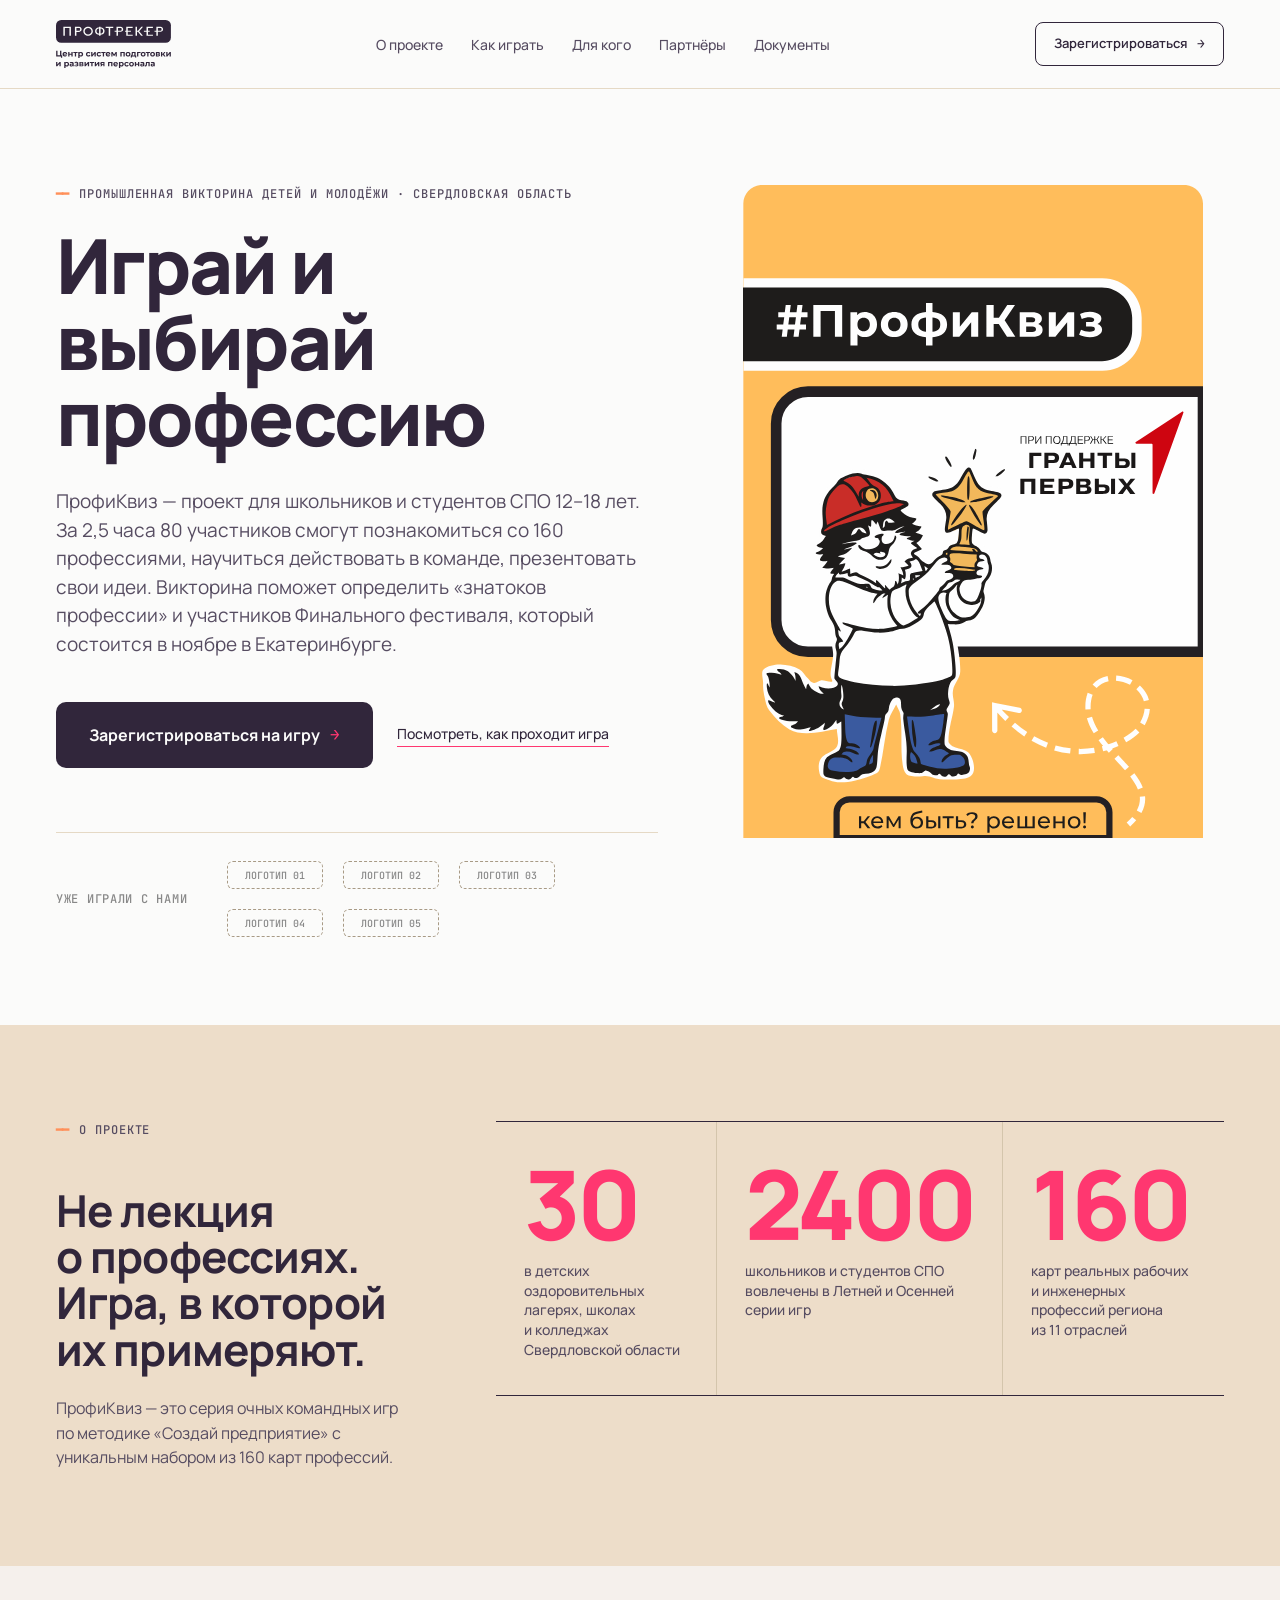
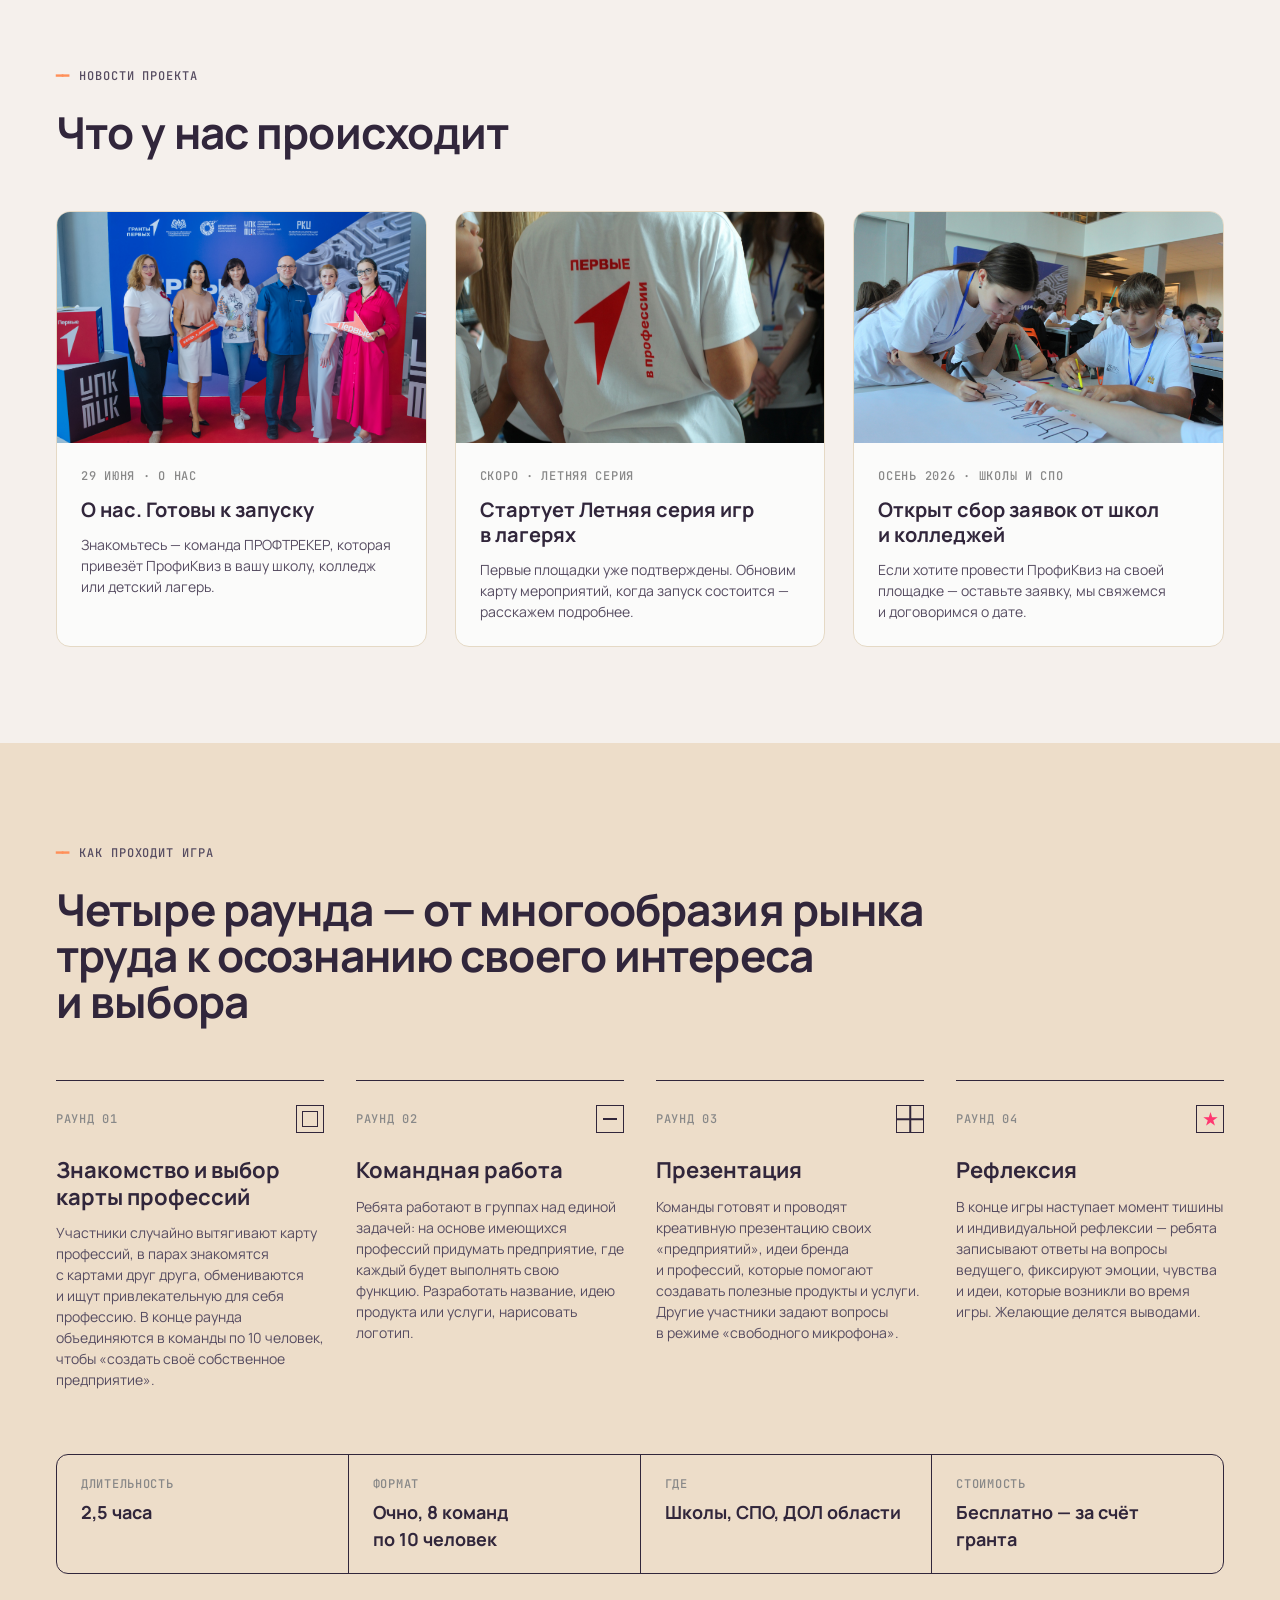
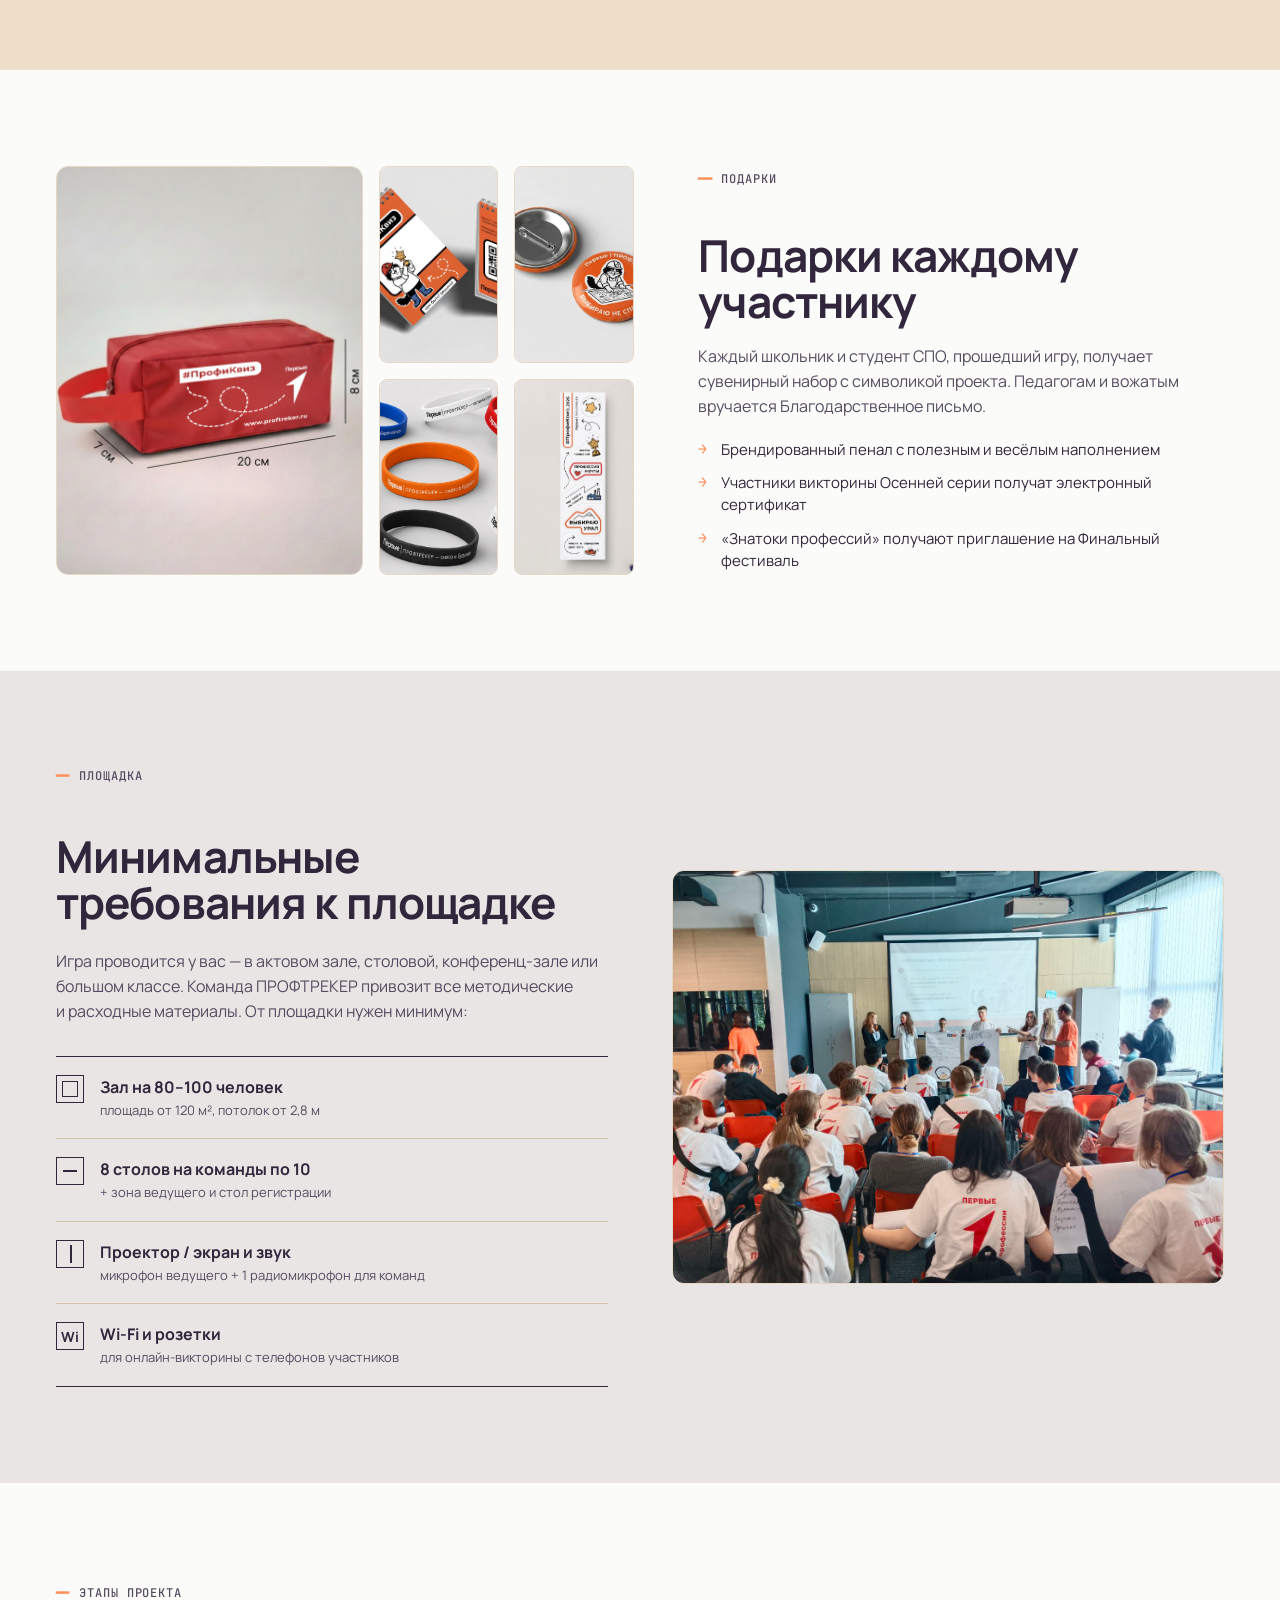
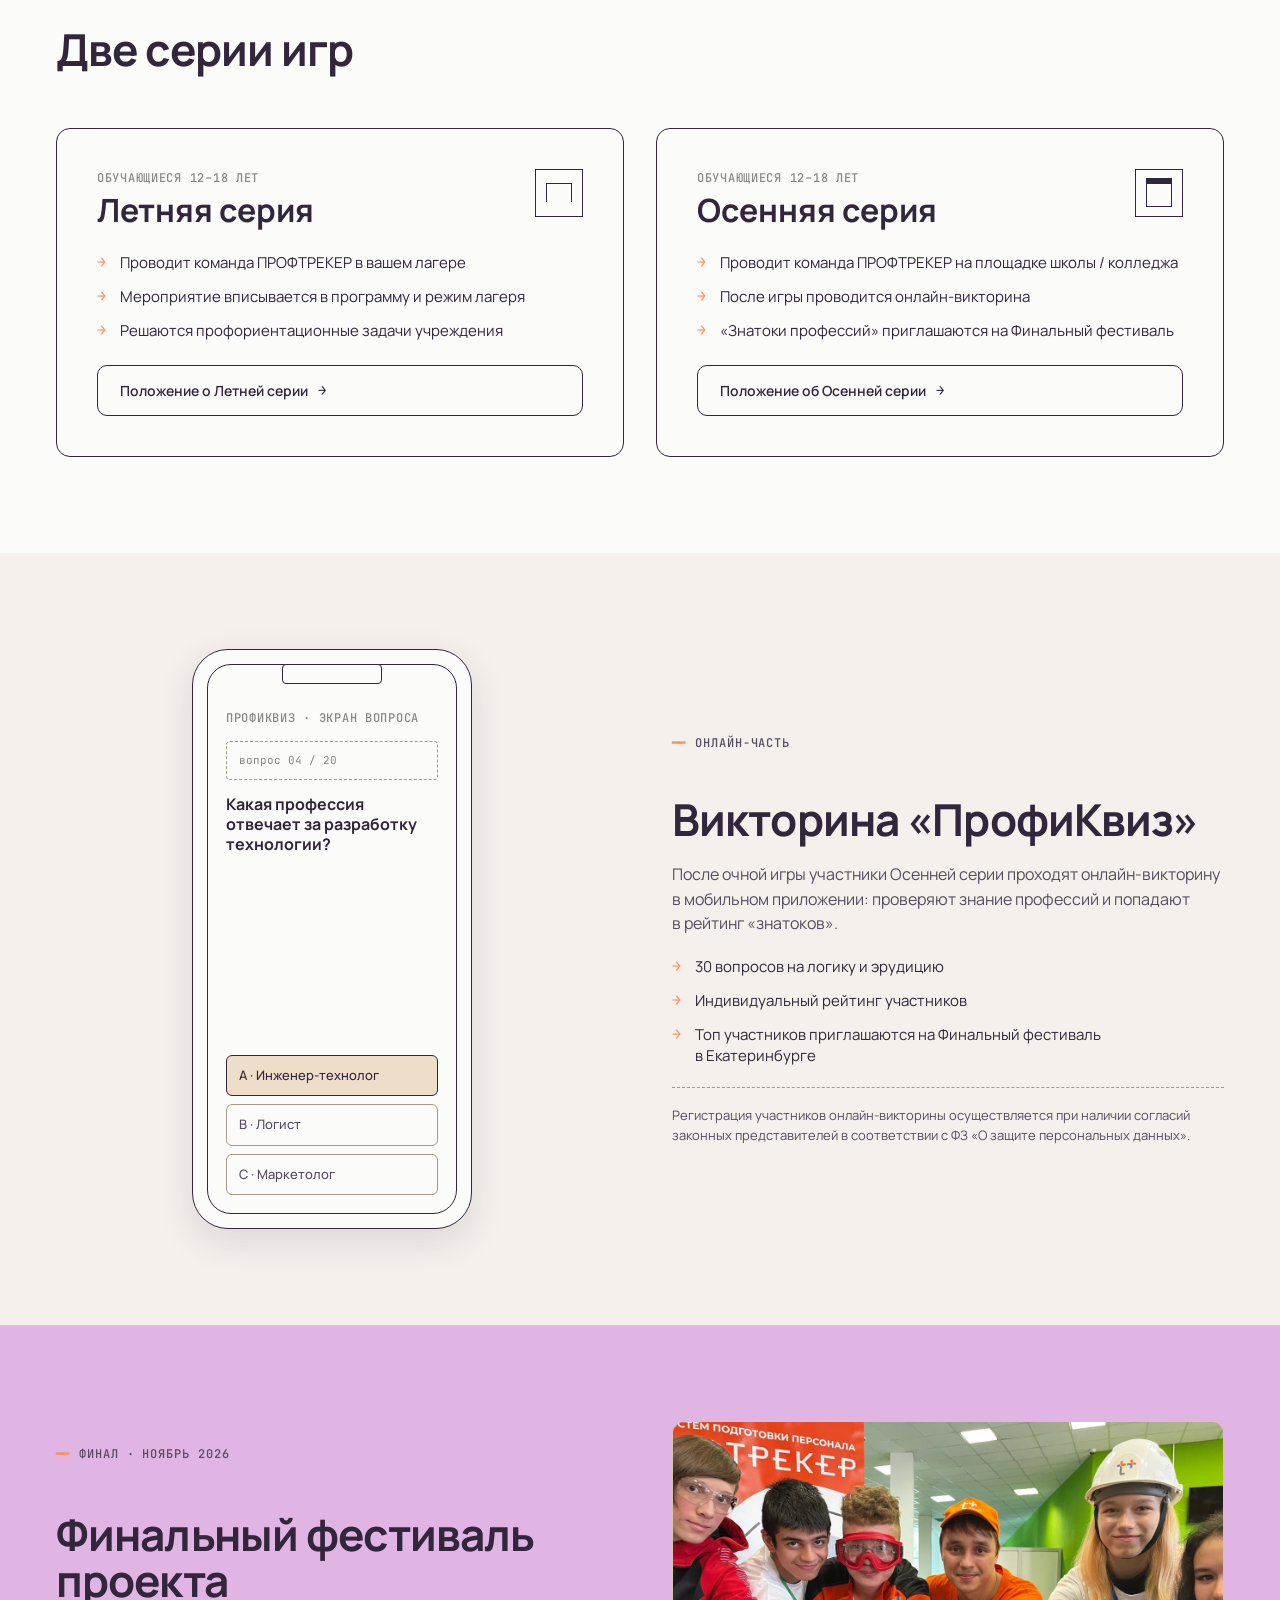
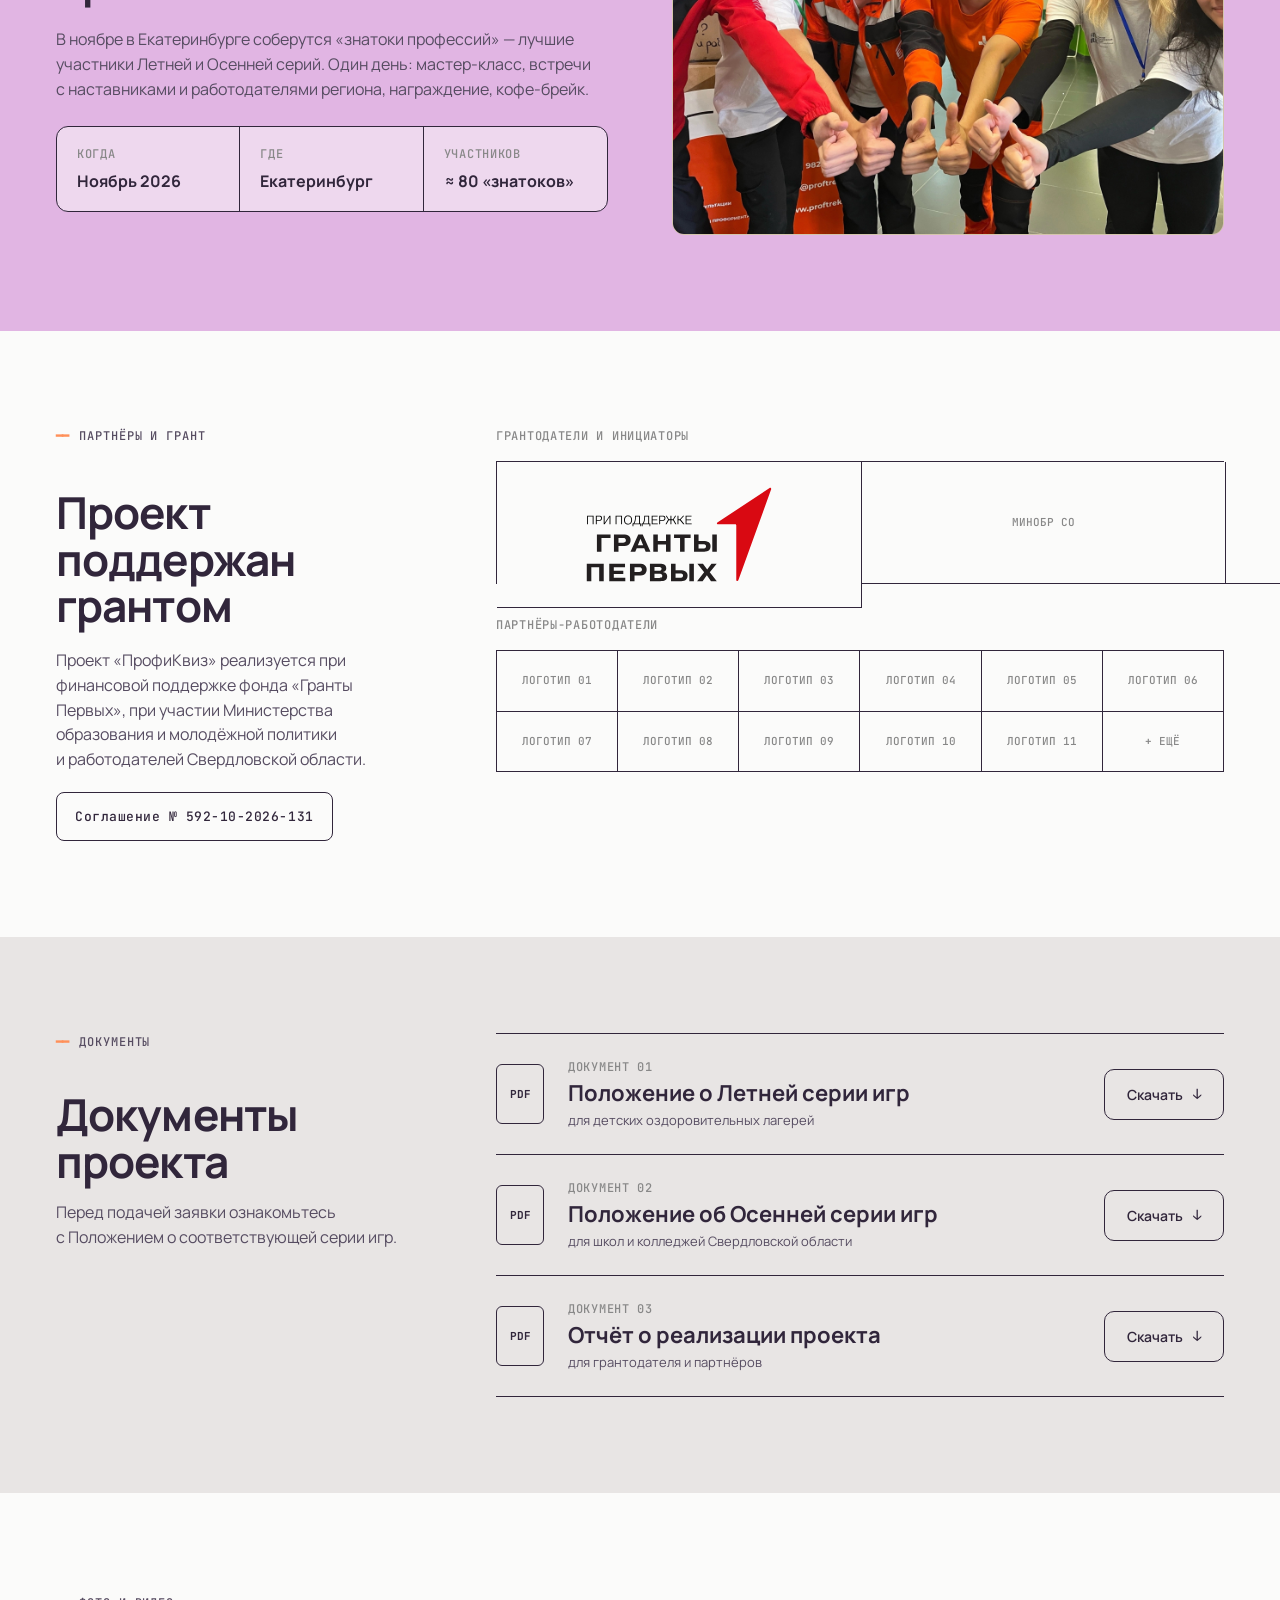
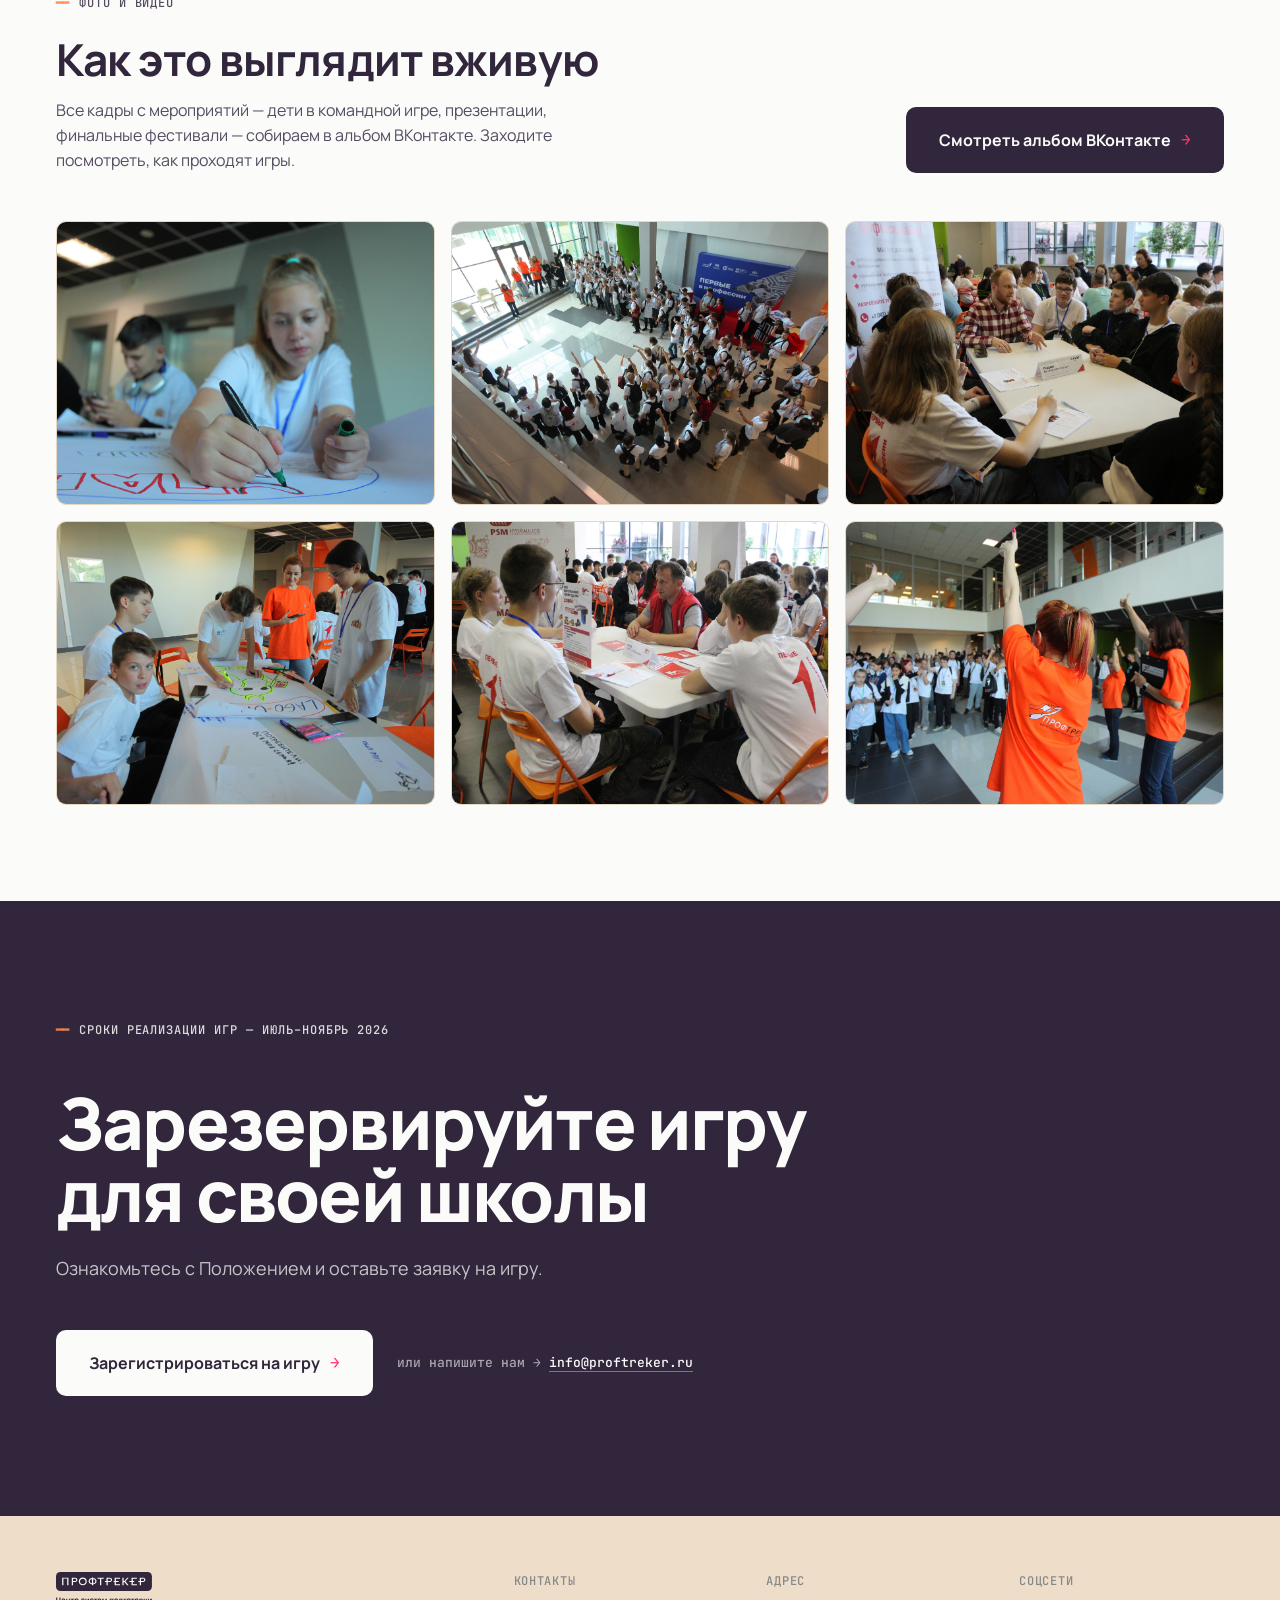
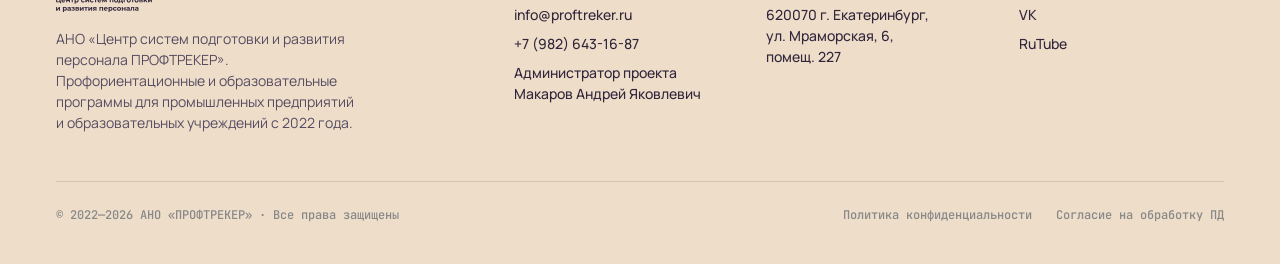
==== index.html @ 8978df3d "Собраны все 13 оставшихся секций лендинга Структура (по wireframe + 2 добавочных блока): 03 О проект" ====
<!DOCTYPE html>
<html lang="ru">
<head>
  <meta charset="UTF-8">
  <meta name="viewport" content="width=device-width, initial-scale=1.0">
  <title>ПрофиКвиз — промышленная викторина</title>

  <!-- Шрифты: Manrope (основной) + JetBrains Mono (служебные метки) -->
  <link rel="preconnect" href="https://fonts.googleapis.com">
  <link rel="preconnect" href="https://fonts.gstatic.com" crossorigin>
  <link href="https://fonts.googleapis.com/css2?family=Manrope:wght@400;500;600;700;800&family=JetBrains+Mono:wght@400;500;600&display=swap" rel="stylesheet">

  <link rel="stylesheet" href="css/style.css">
</head>
<body>
  <main class="pq-page">

    <!-- ═══════════ 01 HEADER ═══════════ -->
    <header class="pq-header">
      <div class="pq-header__inner">
        <div class="pq-header__brand">
          <a href="#top" class="pq-header__logo-link" aria-label="ПРОФТРЕКЕР">
            <img src="images/Logo_Proftreker_dark.svg" alt="ПРОФТРЕКЕР" class="pq-header__logo">
          </a>
        </div>
        <nav class="pq-header__nav" aria-label="Главное меню">
          <a href="#about" class="pq-header__nav-link">О проекте</a>
          <a href="#how" class="pq-header__nav-link">Как играть</a>
          <a href="#audience" class="pq-header__nav-link">Для кого</a>
          <a href="#partners" class="pq-header__nav-link">Партнёры</a>
          <a href="#documents" class="pq-header__nav-link">Документы</a>
        </nav>
        <a href="#register" class="pq-btn pq-btn--outline">
          Зарегистрироваться
          <span class="pq-btn__arrow" aria-hidden="true">→</span>
        </a>
      </div>
    </header>

    <!-- ═══════════ 02 HERO ═══════════ -->
    <section class="pq-hero" id="top">
      <div class="pq-hero__inner">
        <div class="pq-hero__content">
          <div class="pq-section-label">
            <span class="pq-section-label__dash" aria-hidden="true">━━</span>
            <span>Промышленная викторина детей и молодёжи · Свердловская область</span>
          </div>
          <h1 class="pq-hero__title">Играй и выбирай профессию</h1>
          <p class="pq-hero__lead">
            ПрофиКвиз — проект для школьников и студентов СПО 12–18 лет.
            За 2,5 часа 80 участников смогут познакомиться со 160 профессиями,
            научиться действовать в команде, презентовать свои идеи.
            Викторина поможет определить «знатоков профессии» и участников
            Финального фестиваля, который состоится в ноябре в Екатеринбурге.
          </p>
          <div class="pq-hero__ctas">
            <a href="#register" class="pq-btn pq-btn--primary">
              Зарегистрироваться на игру
              <span class="pq-btn__arrow" aria-hidden="true">→</span>
            </a>
            <a href="#how" class="pq-hero__secondary-cta">
              Посмотреть, как проходит игра
            </a>
          </div>
          <div class="pq-hero__social-proof">
            <div class="pq-mono-label">Уже играли с нами</div>
            <div class="pq-hero__logos">
              <!-- TODO: заменить на реальные логотипы организаций -->
              <div class="pq-logo-placeholder">логотип 01</div>
              <div class="pq-logo-placeholder">логотип 02</div>
              <div class="pq-logo-placeholder">логотип 03</div>
              <div class="pq-logo-placeholder">логотип 04</div>
              <div class="pq-logo-placeholder">логотип 05</div>
            </div>
          </div>
        </div>
        <div class="pq-hero__visual">
          <img src="images/kot_yellou.svg" alt="Маскот ПрофиКвиза — рыжий кот с логотипом грантодателя" class="pq-hero__mascot">
        </div>
      </div>
    </section>

    <!-- ═══════════ 03 О ПРОЕКТЕ · ЦИФРЫ ═══════════ -->
    <section class="pq-section pq-section--bg-light-beige" id="about">
      <div class="pq-section__inner pq-about">
        <div class="pq-about__intro">
          <div class="pq-section-label">
            <span class="pq-section-label__dash" aria-hidden="true">━━</span>
            <span>О проекте</span>
          </div>
          <h2 class="pq-h2">Не лекция о&nbsp;профессиях. Игра, в&nbsp;которой их&nbsp;примеряют.</h2>
          <p class="pq-paragraph">
            ПрофиКвиз — это серия очных командных игр по методике
            «Создай предприятие» с уникальным набором из 160 карт профессий.
          </p>
        </div>
        <div class="pq-stats">
          <div class="pq-stat">
            <div class="pq-stat__value">30</div>
            <div class="pq-stat__label">в детских оздоровительных лагерях, школах и&nbsp;колледжах Свердловской области</div>
          </div>
          <div class="pq-stat">
            <div class="pq-stat__value">2400</div>
            <div class="pq-stat__label">школьников и&nbsp;студентов СПО вовлечены в&nbsp;Летней и&nbsp;Осенней серии игр</div>
          </div>
          <div class="pq-stat">
            <div class="pq-stat__value">160</div>
            <div class="pq-stat__label">карт реальных рабочих и&nbsp;инженерных профессий региона из&nbsp;11&nbsp;отраслей</div>
          </div>
        </div>
      </div>
    </section>

    <!-- ═══════════ 04 НОВОСТИ ═══════════ -->
    <section class="pq-section pq-section--bg-light-gray" id="news">
      <div class="pq-section__inner">
        <div class="pq-section-label">
          <span class="pq-section-label__dash" aria-hidden="true">━━</span>
          <span>Новости проекта</span>
        </div>
        <h2 class="pq-h2 pq-h2--with-margin">Что у&nbsp;нас происходит</h2>

        <div class="pq-news">
          <article class="pq-news-card">
            <a href="#" class="pq-news-card__link">
              <div class="pq-news-card__media">
                <img src="images/Komanda_Proftreker.jpg" alt="Команда ПРОФТРЕКЕР">
              </div>
              <div class="pq-news-card__body">
                <div class="pq-mono-label">29 июня · О&nbsp;нас</div>
                <h3 class="pq-news-card__title">О&nbsp;нас. Готовы к&nbsp;запуску</h3>
                <p class="pq-news-card__excerpt">
                  Знакомьтесь — команда ПРОФТРЕКЕР, которая привезёт ПрофиКвиз
                  в&nbsp;вашу школу, колледж или детский лагерь.
                </p>
              </div>
            </a>
          </article>

          <article class="pq-news-card">
            <a href="#" class="pq-news-card__link">
              <div class="pq-news-card__media">
                <img src="images/dety3.jpg" alt="Летняя серия игр">
              </div>
              <div class="pq-news-card__body">
                <div class="pq-mono-label">Скоро · Летняя серия</div>
                <h3 class="pq-news-card__title">Стартует Летняя серия игр в&nbsp;лагерях</h3>
                <p class="pq-news-card__excerpt">
                  Первые площадки уже подтверждены. Обновим карту мероприятий,
                  когда запуск состоится — расскажем подробнее.
                </p>
              </div>
            </a>
          </article>

          <article class="pq-news-card">
            <a href="#" class="pq-news-card__link">
              <div class="pq-news-card__media">
                <img src="images/dety5.jpg" alt="Осенняя серия игр">
              </div>
              <div class="pq-news-card__body">
                <div class="pq-mono-label">Осень 2026 · Школы и&nbsp;СПО</div>
                <h3 class="pq-news-card__title">Открыт сбор заявок от&nbsp;школ и&nbsp;колледжей</h3>
                <p class="pq-news-card__excerpt">
                  Если хотите провести ПрофиКвиз на&nbsp;своей площадке —
                  оставьте заявку, мы&nbsp;свяжемся и&nbsp;договоримся о&nbsp;дате.
                </p>
              </div>
            </a>
          </article>
        </div>
      </div>
    </section>

    <!-- ═══════════ 05 КАК ПРОХОДИТ ИГРА ═══════════ -->
    <section class="pq-section pq-section--bg-light-beige" id="how">
      <div class="pq-section__inner">
        <div class="pq-section-label">
          <span class="pq-section-label__dash" aria-hidden="true">━━</span>
          <span>Как проходит игра</span>
        </div>
        <h2 class="pq-h2 pq-h2--with-margin">Четыре раунда — от&nbsp;многообразия рынка труда к&nbsp;осознанию своего интереса и&nbsp;выбора</h2>

        <div class="pq-rounds">
          <div class="pq-round">
            <div class="pq-round__head">
              <span class="pq-mono-label">Раунд&nbsp;01</span>
              <div class="pq-square-icon pq-square-icon--nested" aria-hidden="true"></div>
            </div>
            <h3 class="pq-round__title">Знакомство и&nbsp;выбор карты профессий</h3>
            <p class="pq-paragraph pq-paragraph--small">
              Участники случайно вытягивают карту профессий, в&nbsp;парах
              знакомятся с&nbsp;картами друг друга, обмениваются и&nbsp;ищут
              привлекательную для себя профессию. В&nbsp;конце раунда объединяются
              в&nbsp;команды по&nbsp;10&nbsp;человек, чтобы «создать своё собственное предприятие».
            </p>
          </div>

          <div class="pq-round">
            <div class="pq-round__head">
              <span class="pq-mono-label">Раунд&nbsp;02</span>
              <div class="pq-square-icon pq-square-icon--dash" aria-hidden="true"></div>
            </div>
            <h3 class="pq-round__title">Командная работа</h3>
            <p class="pq-paragraph pq-paragraph--small">
              Ребята работают в&nbsp;группах над единой задачей: на&nbsp;основе имеющихся
              профессий придумать предприятие, где каждый будет выполнять свою функцию.
              Разработать название, идею продукта или услуги, нарисовать логотип.
            </p>
          </div>

          <div class="pq-round">
            <div class="pq-round__head">
              <span class="pq-mono-label">Раунд&nbsp;03</span>
              <div class="pq-square-icon pq-square-icon--plus" aria-hidden="true"></div>
            </div>
            <h3 class="pq-round__title">Презентация</h3>
            <p class="pq-paragraph pq-paragraph--small">
              Команды готовят и&nbsp;проводят креативную презентацию своих
              «предприятий», идеи бренда и&nbsp;профессий, которые помогают
              создавать полезные продукты и&nbsp;услуги. Другие участники
              задают вопросы в&nbsp;режиме «свободного микрофона».
            </p>
          </div>

          <div class="pq-round">
            <div class="pq-round__head">
              <span class="pq-mono-label">Раунд&nbsp;04</span>
              <div class="pq-square-icon pq-square-icon--star" aria-hidden="true">★</div>
            </div>
            <h3 class="pq-round__title">Рефлексия</h3>
            <p class="pq-paragraph pq-paragraph--small">
              В&nbsp;конце игры наступает момент тишины и&nbsp;индивидуальной рефлексии — ребята
              записывают ответы на&nbsp;вопросы ведущего, фиксируют эмоции, чувства
              и&nbsp;идеи, которые возникли во&nbsp;время игры. Желающие делятся выводами.
            </p>
          </div>
        </div>

        <div class="pq-format-strip">
          <div class="pq-format-strip__item">
            <div class="pq-mono-label">Длительность</div>
            <div class="pq-format-strip__value">2,5 часа</div>
          </div>
          <div class="pq-format-strip__item">
            <div class="pq-mono-label">Формат</div>
            <div class="pq-format-strip__value">Очно, 8&nbsp;команд по&nbsp;10&nbsp;человек</div>
          </div>
          <div class="pq-format-strip__item">
            <div class="pq-mono-label">Где</div>
            <div class="pq-format-strip__value">Школы, СПО, ДОЛ области</div>
          </div>
          <div class="pq-format-strip__item">
            <div class="pq-mono-label">Стоимость</div>
            <div class="pq-format-strip__value">Бесплатно — за&nbsp;счёт гранта</div>
          </div>
        </div>
      </div>
    </section>

    <!-- ═══════════ 06 ПОДАРКИ УЧАСТНИКАМ ═══════════ -->
    <section class="pq-section pq-section--bg-white">
      <div class="pq-section__inner pq-gifts">
        <div class="pq-gifts__collage">
          <img src="images/Penal.jpg" alt="Брендированный пенал ПРОФТРЕКЕР" class="pq-gifts__hero">
          <div class="pq-gifts__grid">
            <img src="images/suvenirs/Bloknot.JPG" alt="Блокнот ПрофиКвиз">
            <img src="images/suvenirs/znachok.JPG" alt="Значок ПрофиКвиз">
            <img src="images/suvenirs/Braslet.JPG" alt="Браслет ПрофиКвиз">
            <img src="images/suvenirs/stikerpack.JPG" alt="Стикерпак ПрофиКвиз">
          </div>
        </div>
        <div class="pq-gifts__text">
          <div class="pq-section-label">
            <span class="pq-section-label__dash" aria-hidden="true">━━</span>
            <span>Подарки</span>
          </div>
          <h2 class="pq-h2">Подарки каждому участнику</h2>
          <p class="pq-paragraph">
            Каждый школьник и&nbsp;студент СПО, прошедший игру, получает
            сувенирный набор с&nbsp;символикой проекта. Педагогам и&nbsp;вожатым
            вручается Благодарственное письмо.
          </p>
          <ul class="pq-arrow-list">
            <li><span class="pq-arrow-list__arrow" aria-hidden="true">→</span><span>Брендированный пенал с&nbsp;полезным и&nbsp;весёлым наполнением</span></li>
            <li><span class="pq-arrow-list__arrow" aria-hidden="true">→</span><span>Участники викторины Осенней серии получат электронный сертификат</span></li>
            <li><span class="pq-arrow-list__arrow" aria-hidden="true">→</span><span>«Знатоки профессий» получают приглашение на&nbsp;Финальный фестиваль</span></li>
          </ul>
        </div>
      </div>
    </section>

    <!-- ═══════════ 07 ТРЕБОВАНИЯ К ПЛОЩАДКЕ ═══════════ -->
    <section class="pq-section pq-section--bg-gray">
      <div class="pq-section__inner pq-venue">
        <div class="pq-venue__text">
          <div class="pq-section-label">
            <span class="pq-section-label__dash" aria-hidden="true">━━</span>
            <span>Площадка</span>
          </div>
          <h2 class="pq-h2">Минимальные требования к&nbsp;площадке</h2>
          <p class="pq-paragraph">
            Игра проводится у&nbsp;вас — в&nbsp;актовом зале, столовой,
            конференц-зале или большом классе. Команда ПРОФТРЕКЕР привозит
            все методические и&nbsp;расходные материалы. От&nbsp;площадки нужен минимум:
          </p>
          <div class="pq-requirements">
            <div class="pq-requirements__item">
              <div class="pq-square-icon pq-square-icon--nested" aria-hidden="true"></div>
              <div>
                <div class="pq-requirements__title">Зал на&nbsp;80–100 человек</div>
                <div class="pq-requirements__note">площадь от&nbsp;120&nbsp;м², потолок от&nbsp;2,8&nbsp;м</div>
              </div>
            </div>
            <div class="pq-requirements__item">
              <div class="pq-square-icon pq-square-icon--dash" aria-hidden="true"></div>
              <div>
                <div class="pq-requirements__title">8&nbsp;столов на&nbsp;команды по&nbsp;10</div>
                <div class="pq-requirements__note">+ зона ведущего и&nbsp;стол регистрации</div>
              </div>
            </div>
            <div class="pq-requirements__item">
              <div class="pq-square-icon pq-square-icon--vline" aria-hidden="true"></div>
              <div>
                <div class="pq-requirements__title">Проектор / экран и&nbsp;звук</div>
                <div class="pq-requirements__note">микрофон ведущего + 1&nbsp;радиомикрофон для команд</div>
              </div>
            </div>
            <div class="pq-requirements__item">
              <div class="pq-square-icon pq-square-icon--wifi" aria-hidden="true">Wi</div>
              <div>
                <div class="pq-requirements__title">Wi-Fi и&nbsp;розетки</div>
                <div class="pq-requirements__note">для онлайн-викторины с&nbsp;телефонов участников</div>
              </div>
            </div>
          </div>
        </div>
        <div class="pq-venue__photo">
          <img src="images/zal1.jpg" alt="Зал во время игры ПрофиКвиз">
        </div>
      </div>
    </section>

    <!-- ═══════════ 08 ДВЕ СЕРИИ ИГР ═══════════ -->
    <section class="pq-section pq-section--bg-white" id="audience">
      <div class="pq-section__inner">
        <div class="pq-section-label">
          <span class="pq-section-label__dash" aria-hidden="true">━━</span>
          <span>Этапы проекта</span>
        </div>
        <h2 class="pq-h2 pq-h2--with-margin">Две серии игр</h2>

        <div class="pq-series">
          <article class="pq-series-card">
            <div class="pq-series-card__head">
              <div>
                <div class="pq-mono-label">Обучающиеся 12–18 лет</div>
                <h3 class="pq-series-card__title">Летняя серия</h3>
              </div>
              <div class="pq-square-icon pq-square-icon--big pq-square-icon--house" aria-hidden="true"></div>
            </div>
            <ul class="pq-arrow-list">
              <li><span class="pq-arrow-list__arrow" aria-hidden="true">→</span><span>Проводит команда ПРОФТРЕКЕР в&nbsp;вашем лагере</span></li>
              <li><span class="pq-arrow-list__arrow" aria-hidden="true">→</span><span>Мероприятие вписывается в&nbsp;программу и&nbsp;режим лагеря</span></li>
              <li><span class="pq-arrow-list__arrow" aria-hidden="true">→</span><span>Решаются профориентационные задачи учреждения</span></li>
            </ul>
            <a href="#documents" class="pq-btn pq-btn--outline pq-btn--md">
              Положение о&nbsp;Летней серии
              <span class="pq-btn__arrow" aria-hidden="true">→</span>
            </a>
          </article>

          <article class="pq-series-card">
            <div class="pq-series-card__head">
              <div>
                <div class="pq-mono-label">Обучающиеся 12–18 лет</div>
                <h3 class="pq-series-card__title">Осенняя серия</h3>
              </div>
              <div class="pq-square-icon pq-square-icon--big pq-square-icon--school" aria-hidden="true"></div>
            </div>
            <ul class="pq-arrow-list">
              <li><span class="pq-arrow-list__arrow" aria-hidden="true">→</span><span>Проводит команда ПРОФТРЕКЕР на&nbsp;площадке школы&nbsp;/ колледжа</span></li>
              <li><span class="pq-arrow-list__arrow" aria-hidden="true">→</span><span>После игры проводится онлайн-викторина</span></li>
              <li><span class="pq-arrow-list__arrow" aria-hidden="true">→</span><span>«Знатоки профессий» приглашаются на&nbsp;Финальный фестиваль</span></li>
            </ul>
            <a href="#documents" class="pq-btn pq-btn--outline pq-btn--md">
              Положение об&nbsp;Осенней серии
              <span class="pq-btn__arrow" aria-hidden="true">→</span>
            </a>
          </article>
        </div>
      </div>
    </section>

    <!-- ═══════════ 09 ВИКТОРИНА · МОБИЛЬНОЕ ПРИЛОЖЕНИЕ ═══════════ -->
    <section class="pq-section pq-section--bg-light-gray">
      <div class="pq-section__inner pq-quiz">
        <div class="pq-quiz__phone">
          <div class="pq-phone">
            <div class="pq-phone__notch" aria-hidden="true"></div>
            <div class="pq-phone__screen">
              <div class="pq-mono-label">ПрофиКвиз · экран вопроса</div>
              <div class="pq-phone__counter">вопрос 04&nbsp;/&nbsp;20</div>
              <div class="pq-phone__question">Какая профессия отвечает за&nbsp;разработку технологии?</div>
              <div class="pq-phone__answers">
                <div class="pq-phone__answer pq-phone__answer--active">A · Инженер-технолог</div>
                <div class="pq-phone__answer">B · Логист</div>
                <div class="pq-phone__answer">C · Маркетолог</div>
              </div>
            </div>
          </div>
        </div>
        <div class="pq-quiz__text">
          <div class="pq-section-label">
            <span class="pq-section-label__dash" aria-hidden="true">━━</span>
            <span>Онлайн-часть</span>
          </div>
          <h2 class="pq-h2">Викторина «ПрофиКвиз»</h2>
          <p class="pq-paragraph">
            После очной игры участники Осенней серии проходят онлайн-викторину
            в&nbsp;мобильном приложении: проверяют знание профессий и&nbsp;попадают
            в&nbsp;рейтинг «знатоков».
          </p>
          <ul class="pq-arrow-list">
            <li><span class="pq-arrow-list__arrow" aria-hidden="true">→</span><span>30&nbsp;вопросов на&nbsp;логику и&nbsp;эрудицию</span></li>
            <li><span class="pq-arrow-list__arrow" aria-hidden="true">→</span><span>Индивидуальный рейтинг участников</span></li>
            <li><span class="pq-arrow-list__arrow" aria-hidden="true">→</span><span>Топ участников приглашаются на&nbsp;Финальный фестиваль в&nbsp;Екатеринбурге</span></li>
          </ul>
          <div class="pq-quiz__note">
            Регистрация участников онлайн-викторины осуществляется при&nbsp;наличии
            согласий законных представителей в&nbsp;соответствии с&nbsp;ФЗ
            «О&nbsp;защите персональных данных».
          </div>
        </div>
      </div>
    </section>

    <!-- ═══════════ 10 ФИНАЛЬНЫЙ ФЕСТИВАЛЬ ═══════════ -->
    <section class="pq-section pq-section--bg-lilac">
      <div class="pq-section__inner pq-festival">
        <div class="pq-festival__text">
          <div class="pq-section-label">
            <span class="pq-section-label__dash" aria-hidden="true">━━</span>
            <span>Финал · ноябрь 2026</span>
          </div>
          <h2 class="pq-h2">Финальный фестиваль проекта</h2>
          <p class="pq-paragraph">
            В&nbsp;ноябре в&nbsp;Екатеринбурге соберутся «знатоки профессий» — лучшие
            участники Летней и&nbsp;Осенней серий. Один день: мастер-класс, встречи
            с&nbsp;наставниками и&nbsp;работодателями региона, награждение, кофе-брейк.
          </p>
          <div class="pq-fact-strip">
            <div class="pq-fact-strip__item">
              <div class="pq-mono-label">Когда</div>
              <div class="pq-fact-strip__value">Ноябрь 2026</div>
            </div>
            <div class="pq-fact-strip__item">
              <div class="pq-mono-label">Где</div>
              <div class="pq-fact-strip__value">Екатеринбург</div>
            </div>
            <div class="pq-fact-strip__item">
              <div class="pq-mono-label">Участников</div>
              <div class="pq-fact-strip__value">≈ 80 «знатоков»</div>
            </div>
          </div>
        </div>
        <div class="pq-festival__photo">
          <img src="images/fest1.jpg" alt="Финальный фестиваль ПрофиКвиз">
        </div>
      </div>
    </section>

    <!-- ═══════════ 11 ПАРТНЁРЫ И ГРАНТ ═══════════ -->
    <section class="pq-section pq-section--bg-white" id="partners">
      <div class="pq-section__inner pq-partners">
        <div class="pq-partners__intro">
          <div class="pq-section-label">
            <span class="pq-section-label__dash" aria-hidden="true">━━</span>
            <span>Партнёры и&nbsp;грант</span>
          </div>
          <h2 class="pq-h2">Проект поддержан грантом</h2>
          <p class="pq-paragraph">
            Проект «ПрофиКвиз» реализуется при финансовой поддержке фонда
            «Гранты Первых», при участии Министерства образования и&nbsp;молодёжной
            политики и&nbsp;работодателей Свердловской области.
          </p>
          <div class="pq-agreement">Соглашение №&nbsp;592-10-2026-131</div>
        </div>
        <div class="pq-partners__lists">
          <div class="pq-partners__group">
            <div class="pq-mono-label">Грантодатели и&nbsp;инициаторы</div>
            <div class="pq-partners__grid pq-partners__grid--3">
              <div class="pq-partner">
                <img src="images/Logo_Granty_Perv.svg" alt="Гранты Первых">
              </div>
              <div class="pq-partner pq-partner--placeholder">Минобр СО</div>
              <div class="pq-partner pq-partner--placeholder">Правительство СО</div>
            </div>
          </div>

          <div class="pq-partners__group">
            <div class="pq-mono-label">Партнёры-работодатели</div>
            <div class="pq-partners__grid pq-partners__grid--6">
              <!-- TODO: подставить реальные SVG логотипов работодателей -->
              <div class="pq-partner pq-partner--placeholder">логотип 01</div>
              <div class="pq-partner pq-partner--placeholder">логотип 02</div>
              <div class="pq-partner pq-partner--placeholder">логотип 03</div>
              <div class="pq-partner pq-partner--placeholder">логотип 04</div>
              <div class="pq-partner pq-partner--placeholder">логотип 05</div>
              <div class="pq-partner pq-partner--placeholder">логотип 06</div>
              <div class="pq-partner pq-partner--placeholder">логотип 07</div>
              <div class="pq-partner pq-partner--placeholder">логотип 08</div>
              <div class="pq-partner pq-partner--placeholder">логотип 09</div>
              <div class="pq-partner pq-partner--placeholder">логотип 10</div>
              <div class="pq-partner pq-partner--placeholder">логотип 11</div>
              <div class="pq-partner pq-partner--placeholder">+ ещё</div>
            </div>
          </div>
        </div>
      </div>
    </section>

    <!-- ═══════════ 12 ДОКУМЕНТЫ ═══════════ -->
    <section class="pq-section pq-section--bg-gray" id="documents">
      <div class="pq-section__inner pq-docs">
        <div class="pq-docs__intro">
          <div class="pq-section-label">
            <span class="pq-section-label__dash" aria-hidden="true">━━</span>
            <span>Документы</span>
          </div>
          <h2 class="pq-h2">Документы проекта</h2>
          <p class="pq-paragraph">
            Перед подачей заявки ознакомьтесь с&nbsp;Положением о&nbsp;соответствующей серии игр.
          </p>
        </div>

        <ul class="pq-doc-list">
          <li>
            <a href="#" class="pq-doc">
              <div class="pq-doc__icon">PDF</div>
              <div class="pq-doc__body">
                <div class="pq-mono-label">Документ 01</div>
                <div class="pq-doc__title">Положение о&nbsp;Летней серии игр</div>
                <div class="pq-doc__note">для&nbsp;детских оздоровительных лагерей</div>
              </div>
              <span class="pq-btn pq-btn--outline pq-btn--md">
                Скачать
                <span class="pq-btn__arrow" aria-hidden="true">↓</span>
              </span>
            </a>
          </li>
          <li>
            <a href="#" class="pq-doc">
              <div class="pq-doc__icon">PDF</div>
              <div class="pq-doc__body">
                <div class="pq-mono-label">Документ 02</div>
                <div class="pq-doc__title">Положение об&nbsp;Осенней серии игр</div>
                <div class="pq-doc__note">для&nbsp;школ и&nbsp;колледжей Свердловской области</div>
              </div>
              <span class="pq-btn pq-btn--outline pq-btn--md">
                Скачать
                <span class="pq-btn__arrow" aria-hidden="true">↓</span>
              </span>
            </a>
          </li>
          <li>
            <a href="#" class="pq-doc">
              <div class="pq-doc__icon">PDF</div>
              <div class="pq-doc__body">
                <div class="pq-mono-label">Документ 03</div>
                <div class="pq-doc__title">Отчёт о&nbsp;реализации проекта</div>
                <div class="pq-doc__note">для&nbsp;грантодателя и&nbsp;партнёров</div>
              </div>
              <span class="pq-btn pq-btn--outline pq-btn--md">
                Скачать
                <span class="pq-btn__arrow" aria-hidden="true">↓</span>
              </span>
            </a>
          </li>
        </ul>
      </div>
    </section>

    <!-- ═══════════ 13 ФОТО И ВИДЕО ═══════════ -->
    <section class="pq-section pq-section--bg-white">
      <div class="pq-section__inner">
        <div class="pq-photogallery__head">
          <div>
            <div class="pq-section-label">
              <span class="pq-section-label__dash" aria-hidden="true">━━</span>
              <span>Фото и&nbsp;видео</span>
            </div>
            <h2 class="pq-h2">Как это выглядит вживую</h2>
            <p class="pq-paragraph pq-paragraph--narrow">
              Все кадры с&nbsp;мероприятий — дети в&nbsp;командной игре, презентации,
              финальные фестивали — собираем в&nbsp;альбом ВКонтакте. Заходите
              посмотреть, как проходят игры.
            </p>
          </div>
          <a href="https://vk.com/proftreker" class="pq-btn pq-btn--primary" target="_blank" rel="noopener">
            Смотреть альбом ВКонтакте
            <span class="pq-btn__arrow" aria-hidden="true">→</span>
          </a>
        </div>
        <div class="pq-photogallery">
          <img src="images/dety2.jpg" alt="ПрофиКвиз в деталях">
          <img src="images/zal2.jpg" alt="ПрофиКвиз в деталях">
          <img src="images/fest2.jpg" alt="ПрофиКвиз в деталях">
          <img src="images/dety4.jpg" alt="ПрофиКвиз в деталях">
          <img src="images/fest3.jpg" alt="ПрофиКвиз в деталях">
          <img src="images/zal3.jpg" alt="ПрофиКвиз в деталях">
        </div>
      </div>
    </section>

    <!-- ═══════════ 14 ФИНАЛЬНАЯ CTA ═══════════ -->
    <section class="pq-section pq-section--bg-dark" id="register">
      <div class="pq-section__inner">
        <div class="pq-final-cta">
          <div class="pq-section-label pq-section-label--on-dark">
            <span class="pq-section-label__dash" aria-hidden="true">━━</span>
            <span>Сроки реализации игр — июль–ноябрь 2026</span>
          </div>
          <h2 class="pq-final-cta__title">Зарезервируйте игру для&nbsp;своей школы</h2>
          <p class="pq-final-cta__lead">Ознакомьтесь с&nbsp;Положением и&nbsp;оставьте заявку на&nbsp;игру.</p>
          <div class="pq-final-cta__row">
            <a href="#" class="pq-btn pq-btn--primary pq-btn--on-dark">
              Зарегистрироваться на игру
              <span class="pq-btn__arrow" aria-hidden="true">→</span>
            </a>
            <div class="pq-final-cta__email">
              или&nbsp;напишите нам&nbsp;→ <a href="mailto:info@proftreker.ru">info@proftreker.ru</a>
            </div>
          </div>
        </div>
      </div>
    </section>

    <!-- ═══════════ 15 FOOTER ═══════════ -->
    <footer class="pq-section pq-section--bg-light-beige pq-footer">
      <div class="pq-section__inner">
        <div class="pq-footer__grid">
          <div>
            <a href="#top" class="pq-footer__logo-link" aria-label="ПРОФТРЕКЕР">
              <img src="images/Logo_Proftreker_dark.svg" alt="ПРОФТРЕКЕР" class="pq-footer__logo">
            </a>
            <p class="pq-footer__about">
              АНО «Центр систем подготовки и&nbsp;развития персонала ПРОФТРЕКЕР».
              Профориентационные и&nbsp;образовательные программы для&nbsp;промышленных
              предприятий и&nbsp;образовательных учреждений с&nbsp;2022&nbsp;года.
            </p>
          </div>
          <div>
            <div class="pq-mono-label">Контакты</div>
            <ul class="pq-footer__list">
              <li><a href="mailto:info@proftreker.ru">info@proftreker.ru</a></li>
              <li><a href="tel:+79826431687">+7 (982) 643-16-87</a></li>
              <li>Администратор проекта<br>Макаров Андрей Яковлевич</li>
            </ul>
          </div>
          <div>
            <div class="pq-mono-label">Адрес</div>
            <p class="pq-footer__address">
              620070 г.&nbsp;Екатеринбург,<br>ул. Мраморская, 6, помещ.&nbsp;227
            </p>
          </div>
          <div>
            <div class="pq-mono-label">Соцсети</div>
            <ul class="pq-footer__list">
              <li><a href="https://vk.com/proftreker" target="_blank" rel="noopener">VK</a></li>
              <li><a href="#" target="_blank" rel="noopener">RuTube</a></li>
            </ul>
          </div>
        </div>
        <div class="pq-footer__copy">
          <div>© 2022—2026 АНО «ПРОФТРЕКЕР» · Все&nbsp;права&nbsp;защищены</div>
          <div class="pq-footer__legal">
            <a href="#">Политика конфиденциальности</a>
            <a href="#">Согласие на&nbsp;обработку ПД</a>
          </div>
        </div>
      </div>
    </footer>

  </main>

  <script src="js/main.js"></script>
</body>
</html>
---- css/style.css ----
/* ============================================================
   ПрофиКвиз — стили лендинга
   Все классы — с префиксом pq- (project quiz), чтобы не
   конфликтовать со стилями Тильды при встраивании.
   ============================================================ */

/* ─── Палитра (брендбук ПРОФТРЕКЕРА) ─────────────────────── */
:root {
  /* Фоны */
  --pq-bg-white:        #FBFBFA;
  --pq-bg-light-gray:   #F5F0EC;
  --pq-bg-gray:         #E8E5E4;
  --pq-bg-light-beige:  #EDDDC9;
  --pq-bg-warm-beige:   #E5BE9B;
  --pq-bg-lilac:        #E1B5E3;
  --pq-bg-dark:         #31263B;

  /* Акценты */
  --pq-accent-magenta:  #FF3770;
  --pq-accent-orange:   #FF9059;
  --pq-accent-yellow:   #FFBD5B;
  --pq-accent-brown:    #A9765A;
  --pq-accent-burgundy: #5B3043;

  /* Текст */
  --pq-text-main:       #31263B;
  --pq-text-muted:      #564C61;
  --pq-text-soft:       #888888;
  --pq-text-on-dark:    #FBFBFA;

  /* Разделители */
  --pq-border-light:    #E5D9C5;
  --pq-border-soft:     #D4C5AC;
  --pq-border-dashed:   #A89A85;
  --pq-border-strong:   #31263B;

  /* Шрифты */
  --pq-font-main:       'Manrope', -apple-system, BlinkMacSystemFont, sans-serif;
  --pq-font-mono:       'JetBrains Mono', ui-monospace, monospace;

  /* Размеры */
  --pq-max-width:       1280px;
  --pq-section-padding-x: 56px;
  --pq-section-padding-y: 96px;
}

/* ─── База ──────────────────────────────────────────────── */
* {
  margin: 0;
  padding: 0;
  box-sizing: border-box;
}

html {
  scroll-behavior: smooth;
}

body {
  font-family: var(--pq-font-main);
  color: var(--pq-text-main);
  background: var(--pq-bg-white);
  line-height: 1.5;
  -webkit-font-smoothing: antialiased;
  text-rendering: optimizeLegibility;
}

.pq-page {
  min-height: 100vh;
}

img {
  max-width: 100%;
  display: block;
}

/* ═════════════════════════════════════════════════════════ */
/*                  ОБЩИЕ КЛАССЫ-УТИЛИТЫ                      */
/* ═════════════════════════════════════════════════════════ */

/* Секция: обёртка с фоном */
.pq-section {
  width: 100%;
}
.pq-section--bg-white        { background: var(--pq-bg-white); }
.pq-section--bg-light-gray   { background: var(--pq-bg-light-gray); }
.pq-section--bg-gray         { background: var(--pq-bg-gray); }
.pq-section--bg-light-beige  { background: var(--pq-bg-light-beige); }
.pq-section--bg-lilac        { background: var(--pq-bg-lilac); }
.pq-section--bg-dark {
  background: var(--pq-bg-dark);
  color: var(--pq-text-on-dark);
}

/* Внутренний контейнер с max-width и паддингами */
.pq-section__inner {
  max-width: var(--pq-max-width);
  margin: 0 auto;
  padding: var(--pq-section-padding-y) var(--pq-section-padding-x);
}

/* Заголовок секции H2 */
.pq-h2 {
  font-family: var(--pq-font-main);
  font-weight: 700;
  font-size: 44px;
  line-height: 1.05;
  letter-spacing: -0.02em;
  color: var(--pq-text-main);
  margin: 0;
}
.pq-h2--with-margin {
  margin-bottom: 56px;
  max-width: 880px;
}

/* Метка `━━ ТЕКСТ` */
.pq-section-label {
  display: inline-flex;
  align-items: center;
  gap: 10px;
  font-family: var(--pq-font-mono);
  font-weight: 500;
  font-size: 12px;
  color: var(--pq-text-muted);
  letter-spacing: 0.08em;
  text-transform: uppercase;
  margin-bottom: 24px;
}
.pq-section-label__dash {
  color: var(--pq-accent-orange);
  letter-spacing: -0.05em;
}
.pq-section-label--on-dark {
  color: var(--pq-text-on-dark);
  opacity: 0.85;
}

/* Маленький моноширинный лейбл */
.pq-mono-label {
  font-family: var(--pq-font-mono);
  font-weight: 500;
  font-size: 12px;
  color: var(--pq-text-soft);
  letter-spacing: 0.06em;
  text-transform: uppercase;
}

/* Параграф */
.pq-paragraph {
  font-family: var(--pq-font-main);
  font-weight: 400;
  font-size: 16px;
  line-height: 1.55;
  color: var(--pq-text-muted);
  margin: 0;
}
.pq-paragraph--small {
  font-size: 14px;
  line-height: 1.5;
}
.pq-paragraph--narrow {
  max-width: 560px;
}

/* Плейсхолдер логотипа */
.pq-logo-placeholder {
  display: grid;
  place-items: center;
  width: 96px;
  height: 28px;
  border: 1px dashed var(--pq-border-dashed);
  border-radius: 6px;
  font-family: var(--pq-font-mono);
  font-weight: 500;
  font-size: 10px;
  color: var(--pq-text-soft);
  text-transform: uppercase;
}

/* Стрелочный список */
.pq-arrow-list {
  list-style: none;
  padding: 0;
  margin: 0;
  display: flex;
  flex-direction: column;
  gap: 12px;
}
.pq-arrow-list li {
  display: flex;
  gap: 14px;
  font-family: var(--pq-font-main);
  font-weight: 400;
  font-size: 15px;
  line-height: 1.45;
  color: var(--pq-text-main);
}
.pq-arrow-list__arrow {
  font-family: var(--pq-font-mono);
  color: var(--pq-accent-orange);
  flex-shrink: 0;
}

/* Квадратные иконки со штрихом — характерный приём wireframe */
.pq-square-icon {
  width: 28px;
  height: 28px;
  border: 1.5px solid var(--pq-text-main);
  display: grid;
  place-items: center;
  flex-shrink: 0;
  position: relative;
}
.pq-square-icon--big {
  width: 48px;
  height: 48px;
}

/* Варианты иконок */
.pq-square-icon--nested::after {
  content: '';
  position: absolute;
  inset: 5px;
  border: 1.5px solid var(--pq-text-main);
}
.pq-square-icon--big.pq-square-icon--nested::after { inset: 8px; }

.pq-square-icon--dash::after {
  content: '';
  width: 14px;
  height: 2px;
  background: var(--pq-text-main);
}

.pq-square-icon--plus::before,
.pq-square-icon--plus::after {
  content: '';
  position: absolute;
  background: var(--pq-text-main);
}
.pq-square-icon--plus::before {
  left: 50%; top: 0; bottom: 0; width: 1.5px; transform: translateX(-50%);
}
.pq-square-icon--plus::after {
  top: 50%; left: 0; right: 0; height: 1.5px; transform: translateY(-50%);
}

.pq-square-icon--star {
  color: var(--pq-accent-magenta);
  font-family: var(--pq-font-main);
  font-weight: 700;
  font-size: 16px;
  line-height: 1;
}

.pq-square-icon--vline::after {
  content: '';
  position: absolute;
  left: 50%;
  top: 4px;
  bottom: 4px;
  width: 1.5px;
  background: var(--pq-text-main);
}

.pq-square-icon--wifi {
  font-family: var(--pq-font-main);
  font-weight: 700;
  font-size: 14px;
  color: var(--pq-text-main);
}

.pq-square-icon--house::after {
  content: '';
  width: 24px;
  height: 18px;
  border: 1.5px solid var(--pq-text-main);
  border-bottom: none;
}
.pq-square-icon--school::after {
  content: '';
  width: 24px;
  height: 22px;
  border: 1.5px solid var(--pq-text-main);
  border-top-width: 6px;
}

/* ═════════════════════════════════════════════════════════ */
/*                       КНОПКИ                               */
/* ═════════════════════════════════════════════════════════ */

.pq-btn {
  display: inline-flex;
  align-items: center;
  gap: 10px;
  padding: 11px 18px;
  font-family: var(--pq-font-main);
  font-weight: 600;
  font-size: 13px;
  text-decoration: none;
  border-radius: 8px;
  border: 1.5px solid transparent;
  transition: transform 0.15s ease, background-color 0.15s ease, border-color 0.15s ease, color 0.15s ease;
  cursor: pointer;
  white-space: nowrap;
}

.pq-btn--primary {
  background: var(--pq-bg-dark);
  color: var(--pq-text-on-dark);
  padding: 20px 32px;
  font-size: 16px;
  font-weight: 700;
  border-radius: 10px;
}
.pq-btn--primary:hover { background: var(--pq-accent-burgundy); }
.pq-btn--primary .pq-btn__arrow { color: var(--pq-accent-magenta); }

/* Primary на тёмном фоне (финальная CTA): инверсия */
.pq-btn--primary.pq-btn--on-dark {
  background: var(--pq-bg-white);
  color: var(--pq-text-main);
}
.pq-btn--primary.pq-btn--on-dark:hover {
  background: var(--pq-bg-light-beige);
}

.pq-btn--outline {
  background: transparent;
  color: var(--pq-text-main);
  border-color: var(--pq-border-strong);
}
.pq-btn--outline:hover {
  background: var(--pq-bg-dark);
  color: var(--pq-text-on-dark);
}
.pq-btn--outline:hover .pq-btn__arrow { color: var(--pq-accent-magenta); }

.pq-btn--md {
  padding: 14px 22px;
  font-size: 14px;
  border-radius: 10px;
}

.pq-btn__arrow {
  font-family: var(--pq-font-mono);
  font-weight: 500;
}

/* ═════════════════════════════════════════════════════════ */
/*                       01 HEADER                            */
/* ═════════════════════════════════════════════════════════ */

.pq-header {
  background: var(--pq-bg-white);
  border-bottom: 1px solid var(--pq-border-light);
  position: sticky;
  top: 0;
  z-index: 50;
}
.pq-header__inner {
  max-width: var(--pq-max-width);
  margin: 0 auto;
  padding: 20px var(--pq-section-padding-x);
  display: flex;
  align-items: center;
  justify-content: space-between;
  gap: 32px;
}
.pq-header__brand { display: flex; align-items: center; gap: 14px; }
.pq-header__logo-link { display: inline-flex; align-items: center; }
.pq-header__logo { height: 48px; width: auto; }
.pq-header__nav { display: flex; gap: 28px; }
.pq-header__nav-link {
  font-family: var(--pq-font-main);
  font-weight: 500;
  font-size: 14px;
  color: var(--pq-text-muted);
  text-decoration: none;
  transition: color 0.15s ease;
}
.pq-header__nav-link:hover { color: var(--pq-accent-magenta); }

/* ═════════════════════════════════════════════════════════ */
/*                        02 HERO                             */
/* ═════════════════════════════════════════════════════════ */

.pq-hero { background: var(--pq-bg-white); }
.pq-hero__inner {
  max-width: var(--pq-max-width);
  margin: 0 auto;
  padding: var(--pq-section-padding-y) var(--pq-section-padding-x) 88px;
  display: grid;
  grid-template-columns: minmax(0, 1.2fr) minmax(0, 1fr);
  gap: 64px;
  align-items: start;
}
.pq-hero__content { display: flex; flex-direction: column; }
.pq-hero__title {
  font-family: var(--pq-font-main);
  font-weight: 800;
  font-size: 76px;
  line-height: 1.0;
  letter-spacing: -0.025em;
  margin-bottom: 32px;
  max-width: 880px;
  text-wrap: balance;
}
.pq-hero__lead {
  font-family: var(--pq-font-main);
  font-weight: 400;
  font-size: 19px;
  line-height: 1.5;
  color: var(--pq-text-muted);
  max-width: 640px;
  margin-bottom: 44px;
}
.pq-hero__ctas {
  display: flex;
  align-items: center;
  gap: 24px;
  margin-bottom: 64px;
  flex-wrap: wrap;
}
.pq-hero__secondary-cta {
  font-family: var(--pq-font-main);
  font-weight: 500;
  font-size: 14px;
  color: var(--pq-text-main);
  text-decoration: none;
  border-bottom: 1.5px solid var(--pq-accent-magenta);
  padding-bottom: 2px;
  transition: color 0.15s ease;
}
.pq-hero__secondary-cta:hover { color: var(--pq-accent-magenta); }
.pq-hero__social-proof {
  display: flex;
  align-items: center;
  gap: 40px;
  padding-top: 28px;
  border-top: 1px solid var(--pq-border-light);
  flex-wrap: wrap;
}
.pq-hero__logos {
  display: flex;
  gap: 20px;
  align-items: center;
  flex: 1;
  flex-wrap: wrap;
}
.pq-hero__visual {
  display: flex;
  align-items: center;
  justify-content: center;
  position: sticky;
  top: 100px;
}
.pq-hero__mascot {
  width: 100%;
  max-width: 460px;
  height: auto;
}

/* ═════════════════════════════════════════════════════════ */
/*               03 О ПРОЕКТЕ · ЦИФРЫ                         */
/* ═════════════════════════════════════════════════════════ */

.pq-about {
  display: grid;
  grid-template-columns: 360px 1fr;
  gap: 80px;
  align-items: flex-start;
}
.pq-about__intro { display: flex; flex-direction: column; gap: 24px; }
.pq-stats {
  display: grid;
  grid-template-columns: repeat(3, 1fr);
  border-top: 1.5px solid var(--pq-text-main);
  border-bottom: 1.5px solid var(--pq-text-main);
}
.pq-stat {
  padding: 36px 28px;
  border-right: 1px solid var(--pq-border-soft);
}
.pq-stat:last-child { border-right: none; }
.pq-stat__value {
  font-family: var(--pq-font-main);
  font-weight: 800;
  font-size: 96px;
  line-height: 0.95;
  letter-spacing: -0.04em;
  margin-bottom: 12px;
  color: var(--pq-accent-magenta);
}
.pq-stat__label {
  font-family: var(--pq-font-main);
  font-weight: 500;
  font-size: 14px;
  line-height: 1.4;
  color: var(--pq-text-muted);
}

/* ═════════════════════════════════════════════════════════ */
/*                     04 НОВОСТИ                             */
/* ═════════════════════════════════════════════════════════ */

.pq-news {
  display: grid;
  grid-template-columns: repeat(3, 1fr);
  gap: 28px;
}
.pq-news-card {
  background: var(--pq-bg-white);
  border-radius: 14px;
  border: 1px solid var(--pq-border-light);
  overflow: hidden;
  transition: transform 0.2s ease, box-shadow 0.2s ease;
}
.pq-news-card:hover {
  transform: translateY(-4px);
  box-shadow: 0 8px 32px rgba(49, 38, 59, 0.08);
}
.pq-news-card__link {
  display: flex;
  flex-direction: column;
  height: 100%;
  text-decoration: none;
  color: inherit;
}
.pq-news-card__media {
  aspect-ratio: 16/10;
  overflow: hidden;
  background: var(--pq-bg-gray);
}
.pq-news-card__media img {
  width: 100%;
  height: 100%;
  object-fit: cover;
}
.pq-news-card__body {
  padding: 24px;
  display: flex;
  flex-direction: column;
  gap: 12px;
  flex: 1;
}
.pq-news-card__title {
  font-family: var(--pq-font-main);
  font-weight: 700;
  font-size: 20px;
  line-height: 1.25;
  color: var(--pq-text-main);
  margin: 0;
}
.pq-news-card__excerpt {
  font-family: var(--pq-font-main);
  font-weight: 400;
  font-size: 14px;
  line-height: 1.5;
  color: var(--pq-text-muted);
  margin: 0;
}

/* ═════════════════════════════════════════════════════════ */
/*                  05 КАК ПРОХОДИТ ИГРА                      */
/* ═════════════════════════════════════════════════════════ */

.pq-rounds {
  display: grid;
  grid-template-columns: repeat(4, 1fr);
  gap: 32px;
}
.pq-round {
  border-top: 1.5px solid var(--pq-text-main);
  padding-top: 24px;
}
.pq-round__head {
  display: flex;
  justify-content: space-between;
  align-items: center;
  margin-bottom: 24px;
}
.pq-round__title {
  font-family: var(--pq-font-main);
  font-weight: 700;
  font-size: 22px;
  line-height: 1.2;
  margin: 0 0 12px;
  color: var(--pq-text-main);
}
.pq-format-strip {
  margin-top: 64px;
  display: flex;
  border: 1.5px solid var(--pq-text-main);
  border-radius: 12px;
  overflow: hidden;
}
.pq-format-strip__item {
  flex: 1;
  padding: 20px 24px;
  border-right: 1px solid var(--pq-text-main);
}
.pq-format-strip__item:last-child { border-right: none; }
.pq-format-strip__value {
  font-family: var(--pq-font-main);
  font-weight: 700;
  font-size: 18px;
  margin-top: 6px;
  color: var(--pq-text-main);
}

/* ═════════════════════════════════════════════════════════ */
/*                    06 ПОДАРКИ                              */
/* ═════════════════════════════════════════════════════════ */

.pq-gifts {
  display: grid;
  grid-template-columns: 1.1fr 1fr;
  gap: 64px;
  align-items: center;
}
.pq-gifts__collage {
  display: grid;
  grid-template-columns: 1.2fr 1fr;
  gap: 16px;
}
.pq-gifts__hero {
  width: 100%;
  height: 100%;
  aspect-ratio: 3/4;
  object-fit: cover;
  border-radius: 12px;
  border: 1px solid var(--pq-border-light);
}
.pq-gifts__grid {
  display: grid;
  grid-template-columns: 1fr 1fr;
  gap: 16px;
}
.pq-gifts__grid img {
  width: 100%;
  height: 100%;
  aspect-ratio: 1/1;
  object-fit: cover;
  border-radius: 8px;
  border: 1px solid var(--pq-border-light);
}
.pq-gifts__text { display: flex; flex-direction: column; gap: 20px; }

/* ═════════════════════════════════════════════════════════ */
/*               07 ТРЕБОВАНИЯ К ПЛОЩАДКЕ                     */
/* ═════════════════════════════════════════════════════════ */

.pq-venue {
  display: grid;
  grid-template-columns: 1fr 1fr;
  gap: 64px;
  align-items: center;
}
.pq-venue__text { display: flex; flex-direction: column; gap: 24px; }
.pq-venue__photo img {
  width: 100%;
  aspect-ratio: 4/3;
  object-fit: cover;
  border-radius: 12px;
  border: 1px solid var(--pq-border-light);
}
.pq-requirements {
  border-top: 1.5px solid var(--pq-text-main);
  margin-top: 8px;
}
.pq-requirements__item {
  display: flex;
  gap: 16px;
  padding: 18px 0;
  border-bottom: 1px solid var(--pq-border-soft);
  align-items: flex-start;
}
.pq-requirements__item:last-child { border-bottom: 1.5px solid var(--pq-text-main); }
.pq-requirements__title {
  font-family: var(--pq-font-main);
  font-weight: 700;
  font-size: 16px;
  color: var(--pq-text-main);
}
.pq-requirements__note {
  font-family: var(--pq-font-main);
  font-weight: 400;
  font-size: 13px;
  color: var(--pq-text-muted);
  margin-top: 2px;
}

/* ═════════════════════════════════════════════════════════ */
/*                  08 ДВЕ СЕРИИ ИГР                          */
/* ═════════════════════════════════════════════════════════ */

.pq-series {
  display: grid;
  grid-template-columns: 1fr 1fr;
  gap: 32px;
}
.pq-series-card {
  background: var(--pq-bg-white);
  border: 1.5px solid var(--pq-text-main);
  padding: 40px;
  border-radius: 14px;
  display: flex;
  flex-direction: column;
  gap: 24px;
}
.pq-series-card__head {
  display: flex;
  justify-content: space-between;
  align-items: flex-start;
}
.pq-series-card__title {
  font-family: var(--pq-font-main);
  font-weight: 700;
  font-size: 32px;
  line-height: 1.1;
  margin: 6px 0 0;
  color: var(--pq-text-main);
}

/* ═════════════════════════════════════════════════════════ */
/*                09 ВИКТОРИНА · ТЕЛЕФОН                      */
/* ═════════════════════════════════════════════════════════ */

.pq-quiz {
  display: grid;
  grid-template-columns: 1fr 1fr;
  gap: 64px;
  align-items: center;
}
.pq-quiz__phone {
  display: grid;
  place-items: center;
}
.pq-quiz__text { display: flex; flex-direction: column; gap: 20px; }
.pq-quiz__note {
  border-top: 1px dashed var(--pq-border-dashed);
  padding-top: 18px;
  font-family: var(--pq-font-main);
  font-weight: 400;
  font-size: 13px;
  line-height: 1.5;
  color: var(--pq-text-muted);
}

/* Мокап телефона */
.pq-phone {
  position: relative;
  width: 280px;
  height: 580px;
  border: 1.5px solid var(--pq-text-main);
  border-radius: 36px;
  padding: 14px;
  background: var(--pq-bg-white);
  box-shadow: 0 12px 36px rgba(49, 38, 59, 0.12);
}
.pq-phone__notch {
  position: absolute;
  left: 50%;
  top: 14px;
  transform: translateX(-50%);
  width: 100px;
  height: 20px;
  border: 1.5px solid var(--pq-text-main);
  border-radius: 4px;
  background: var(--pq-bg-white);
  z-index: 1;
}
.pq-phone__screen {
  width: 100%;
  height: 100%;
  border: 1px solid var(--pq-text-main);
  border-radius: 24px;
  padding: 44px 18px 18px;
  display: flex;
  flex-direction: column;
  gap: 14px;
  background: var(--pq-bg-white);
}
.pq-phone__counter {
  border: 1px dashed var(--pq-border-dashed);
  padding: 10px 12px;
  font-family: var(--pq-font-mono);
  font-weight: 400;
  font-size: 11px;
  color: var(--pq-text-soft);
  border-radius: 4px;
}
.pq-phone__question {
  font-family: var(--pq-font-main);
  font-weight: 700;
  font-size: 16px;
  line-height: 1.25;
  color: var(--pq-text-main);
}
.pq-phone__answers {
  display: flex;
  flex-direction: column;
  gap: 8px;
  margin-top: auto;
}
.pq-phone__answer {
  border: 1px solid var(--pq-border-dashed);
  padding: 10px 12px;
  font-family: var(--pq-font-main);
  font-weight: 500;
  font-size: 13px;
  color: var(--pq-text-muted);
  border-radius: 6px;
}
.pq-phone__answer--active {
  border: 1.5px solid var(--pq-text-main);
  color: var(--pq-text-main);
  background: var(--pq-bg-light-beige);
}

/* ═════════════════════════════════════════════════════════ */
/*                10 ФИНАЛЬНЫЙ ФЕСТИВАЛЬ                      */
/* ═════════════════════════════════════════════════════════ */

.pq-festival {
  display: grid;
  grid-template-columns: 1fr 1fr;
  gap: 64px;
  align-items: center;
}
.pq-festival__text { display: flex; flex-direction: column; gap: 24px; }
.pq-festival__photo img {
  width: 100%;
  aspect-ratio: 4/3;
  object-fit: cover;
  border-radius: 12px;
  border: 1px solid var(--pq-border-soft);
}
.pq-fact-strip {
  display: grid;
  grid-template-columns: repeat(3, 1fr);
  border: 1.5px solid var(--pq-text-main);
  border-radius: 12px;
  overflow: hidden;
  background: rgba(251, 251, 250, 0.5);
}
.pq-fact-strip__item {
  padding: 18px 20px;
  border-right: 1px solid var(--pq-text-main);
}
.pq-fact-strip__item:last-child { border-right: none; }
.pq-fact-strip__value {
  font-family: var(--pq-font-main);
  font-weight: 700;
  font-size: 16px;
  margin-top: 6px;
  color: var(--pq-text-main);
}

/* ═════════════════════════════════════════════════════════ */
/*                 11 ПАРТНЁРЫ И ГРАНТ                        */
/* ═════════════════════════════════════════════════════════ */

.pq-partners {
  display: grid;
  grid-template-columns: 360px 1fr;
  gap: 80px;
  align-items: flex-start;
}
.pq-partners__intro { display: flex; flex-direction: column; gap: 20px; }
.pq-agreement {
  display: inline-flex;
  padding: 14px 18px;
  border: 1.5px solid var(--pq-text-main);
  border-radius: 8px;
  font-family: var(--pq-font-mono);
  font-weight: 500;
  font-size: 13px;
  letter-spacing: 0.04em;
  align-self: flex-start;
}
.pq-partners__lists {
  display: flex;
  flex-direction: column;
  gap: 32px;
}
.pq-partners__group { display: flex; flex-direction: column; gap: 16px; }
.pq-partners__grid {
  display: grid;
  border-top: 1.5px solid var(--pq-text-main);
  border-left: 1.5px solid var(--pq-text-main);
}
.pq-partners__grid--3 { grid-template-columns: repeat(3, 1fr); }
.pq-partners__grid--6 { grid-template-columns: repeat(6, 1fr); }
.pq-partner {
  aspect-ratio: 2/1;
  border-right: 1.5px solid var(--pq-text-main);
  border-bottom: 1.5px solid var(--pq-text-main);
  display: grid;
  place-items: center;
  padding: 12px;
  background: var(--pq-bg-white);
}
.pq-partners__grid--3 .pq-partner { aspect-ratio: 3/1; }
.pq-partner img {
  max-width: 100%;
  max-height: 80%;
  width: auto;
  height: auto;
}
.pq-partner--placeholder {
  font-family: var(--pq-font-mono);
  font-weight: 500;
  font-size: 11px;
  color: var(--pq-text-soft);
  text-align: center;
  text-transform: uppercase;
}

/* ═════════════════════════════════════════════════════════ */
/*                    12 ДОКУМЕНТЫ                            */
/* ═════════════════════════════════════════════════════════ */

.pq-docs {
  display: grid;
  grid-template-columns: 360px 1fr;
  gap: 80px;
  align-items: flex-start;
}
.pq-docs__intro { display: flex; flex-direction: column; gap: 16px; }
.pq-doc-list {
  list-style: none;
  padding: 0;
  margin: 0;
  border-top: 1.5px solid var(--pq-text-main);
}
.pq-doc {
  display: flex;
  align-items: center;
  gap: 24px;
  padding: 24px 0;
  border-bottom: 1.5px solid var(--pq-text-main);
  text-decoration: none;
  color: var(--pq-text-main);
  transition: padding 0.15s ease;
}
.pq-doc:hover { padding-left: 8px; }
.pq-doc__icon {
  width: 48px;
  height: 60px;
  border: 1.5px solid var(--pq-text-main);
  flex: 0 0 48px;
  display: grid;
  place-items: center;
  font-family: var(--pq-font-mono);
  font-weight: 700;
  font-size: 11px;
  border-radius: 6px;
}
.pq-doc__body { flex: 1; display: flex; flex-direction: column; gap: 4px; }
.pq-doc__title {
  font-family: var(--pq-font-main);
  font-weight: 700;
  font-size: 22px;
  line-height: 1.2;
}
.pq-doc__note {
  font-family: var(--pq-font-main);
  font-weight: 400;
  font-size: 13px;
  color: var(--pq-text-muted);
}

/* ═════════════════════════════════════════════════════════ */
/*                  13 ФОТО И ВИДЕО                           */
/* ═════════════════════════════════════════════════════════ */

.pq-photogallery__head {
  display: grid;
  grid-template-columns: 1fr auto;
  gap: 40px;
  align-items: end;
  margin-bottom: 48px;
}
.pq-photogallery__head .pq-h2 { margin-bottom: 16px; }
.pq-photogallery {
  display: grid;
  grid-template-columns: repeat(3, 1fr);
  gap: 16px;
}
.pq-photogallery img {
  width: 100%;
  aspect-ratio: 4/3;
  object-fit: cover;
  border-radius: 10px;
  border: 1px solid var(--pq-border-light);
  transition: transform 0.2s ease;
}
.pq-photogallery img:hover { transform: scale(1.02); }

/* ═════════════════════════════════════════════════════════ */
/*                   14 ФИНАЛЬНАЯ CTA                         */
/* ═════════════════════════════════════════════════════════ */

.pq-section--bg-dark .pq-section__inner {
  padding-top: 120px;
  padding-bottom: 120px;
}
.pq-final-cta { display: flex; flex-direction: column; gap: 24px; }
.pq-final-cta__title {
  font-family: var(--pq-font-main);
  font-weight: 800;
  font-size: 72px;
  line-height: 1.0;
  letter-spacing: -0.025em;
  color: var(--pq-text-on-dark);
  max-width: 960px;
  text-wrap: balance;
  margin: 0;
}
.pq-final-cta__lead {
  font-family: var(--pq-font-main);
  font-weight: 400;
  font-size: 18px;
  line-height: 1.5;
  color: rgba(251, 251, 250, 0.75);
  max-width: 560px;
  margin: 0 0 24px;
}
.pq-final-cta__row {
  display: flex;
  align-items: center;
  gap: 24px;
  flex-wrap: wrap;
}
.pq-final-cta__email {
  font-family: var(--pq-font-mono);
  font-weight: 500;
  font-size: 13px;
  color: rgba(251, 251, 250, 0.6);
}
.pq-final-cta__email a {
  color: var(--pq-text-on-dark);
  text-decoration: none;
  border-bottom: 1px solid var(--pq-accent-magenta);
}

/* ═════════════════════════════════════════════════════════ */
/*                       15 FOOTER                            */
/* ═════════════════════════════════════════════════════════ */

.pq-footer .pq-section__inner {
  padding-top: 56px;
  padding-bottom: 40px;
}
.pq-footer__grid {
  display: grid;
  grid-template-columns: 2fr 1fr 1fr 1fr;
  gap: 48px;
  margin-bottom: 48px;
}
.pq-footer__logo-link { display: inline-flex; margin-bottom: 16px; }
.pq-footer__logo { height: 40px; width: auto; }
.pq-footer__about {
  font-family: var(--pq-font-main);
  font-weight: 400;
  font-size: 14px;
  line-height: 1.5;
  color: var(--pq-text-muted);
  max-width: 320px;
}
.pq-footer__list {
  list-style: none;
  padding: 0;
  margin-top: 14px;
  display: flex;
  flex-direction: column;
  gap: 8px;
  font-family: var(--pq-font-main);
  font-weight: 500;
  font-size: 14px;
  color: var(--pq-text-main);
}
.pq-footer__list a {
  color: var(--pq-text-main);
  text-decoration: none;
  border-bottom: 1px dashed transparent;
  transition: border-color 0.15s ease;
}
.pq-footer__list a:hover { border-bottom-color: var(--pq-accent-magenta); }
.pq-footer__address {
  font-family: var(--pq-font-main);
  font-weight: 500;
  font-size: 14px;
  line-height: 1.5;
  color: var(--pq-text-main);
  margin-top: 14px;
}
.pq-footer__copy {
  display: flex;
  justify-content: space-between;
  align-items: center;
  padding-top: 24px;
  border-top: 1px solid var(--pq-border-soft);
  font-family: var(--pq-font-mono);
  font-weight: 500;
  font-size: 12px;
  color: var(--pq-text-soft);
  flex-wrap: wrap;
  gap: 12px;
}
.pq-footer__legal { display: flex; gap: 24px; }
.pq-footer__legal a {
  color: var(--pq-text-soft);
  text-decoration: none;
}
.pq-footer__legal a:hover { color: var(--pq-text-main); }

/* ═════════════════════════════════════════════════════════ */
/*                  АДАПТИВНОСТЬ                              */
/* ═════════════════════════════════════════════════════════ */

@media (max-width: 1100px) {
  :root {
    --pq-section-padding-x: 32px;
    --pq-section-padding-y: 72px;
  }
  .pq-hero__title { font-size: 56px; }
  .pq-final-cta__title { font-size: 54px; }
  .pq-h2 { font-size: 36px; }
  .pq-header__nav { gap: 20px; }
  .pq-about,
  .pq-partners,
  .pq-docs {
    grid-template-columns: 1fr;
    gap: 40px;
  }
  .pq-stat__value { font-size: 72px; }
}

@media (max-width: 860px) {
  .pq-header__inner { flex-wrap: wrap; gap: 16px; }
  .pq-header__nav {
    order: 3;
    width: 100%;
    justify-content: center;
    border-top: 1px solid var(--pq-border-light);
    padding-top: 16px;
    flex-wrap: wrap;
  }

  .pq-hero__inner,
  .pq-gifts,
  .pq-venue,
  .pq-quiz,
  .pq-festival {
    grid-template-columns: 1fr;
    gap: 40px;
  }
  .pq-hero__visual { position: static; order: -1; }
  .pq-hero__title { font-size: 44px; }
  .pq-hero__lead { font-size: 17px; }
  .pq-final-cta__title { font-size: 42px; }
  .pq-h2 { font-size: 32px; }

  .pq-stats { grid-template-columns: 1fr; }
  .pq-stat {
    border-right: none;
    border-bottom: 1px solid var(--pq-border-soft);
  }
  .pq-stat:last-child { border-bottom: none; }
  .pq-stat__value { font-size: 64px; }

  .pq-news { grid-template-columns: 1fr 1fr; }
  .pq-rounds { grid-template-columns: 1fr 1fr; }
  .pq-series { grid-template-columns: 1fr; }
  .pq-format-strip,
  .pq-fact-strip { flex-direction: column; }
  .pq-format-strip__item,
  .pq-fact-strip__item {
    border-right: none;
    border-bottom: 1px solid var(--pq-text-main);
  }
  .pq-format-strip__item:last-child,
  .pq-fact-strip__item:last-child { border-bottom: none; }

  .pq-partners__grid--6 { grid-template-columns: repeat(3, 1fr); }
  .pq-partners__grid--3 { grid-template-columns: repeat(2, 1fr); }

  .pq-photogallery__head { grid-template-columns: 1fr; }
  .pq-photogallery { grid-template-columns: 1fr 1fr; }

  .pq-footer__grid { grid-template-columns: 1fr 1fr; }

  .pq-doc {
    flex-wrap: wrap;
    gap: 16px;
  }
}

@media (max-width: 560px) {
  :root {
    --pq-section-padding-x: 20px;
    --pq-section-padding-y: 56px;
  }
  .pq-header__brand { flex-wrap: wrap; gap: 10px; }
  .pq-hero__title { font-size: 36px; }
  .pq-final-cta__title { font-size: 32px; }
  .pq-h2 { font-size: 26px; }
  .pq-hero__ctas { gap: 16px; }
  .pq-btn--primary { padding: 16px 24px; font-size: 15px; }
  .pq-hero__logos { gap: 12px; }

  .pq-news,
  .pq-rounds,
  .pq-photogallery { grid-template-columns: 1fr; }

  .pq-partners__grid--6 { grid-template-columns: repeat(2, 1fr); }
  .pq-partners__grid--3 { grid-template-columns: 1fr; }

  .pq-footer__grid { grid-template-columns: 1fr; }

  .pq-section--bg-dark .pq-section__inner {
    padding-top: 72px;
    padding-bottom: 72px;
  }

  .pq-doc__title { font-size: 18px; }
}
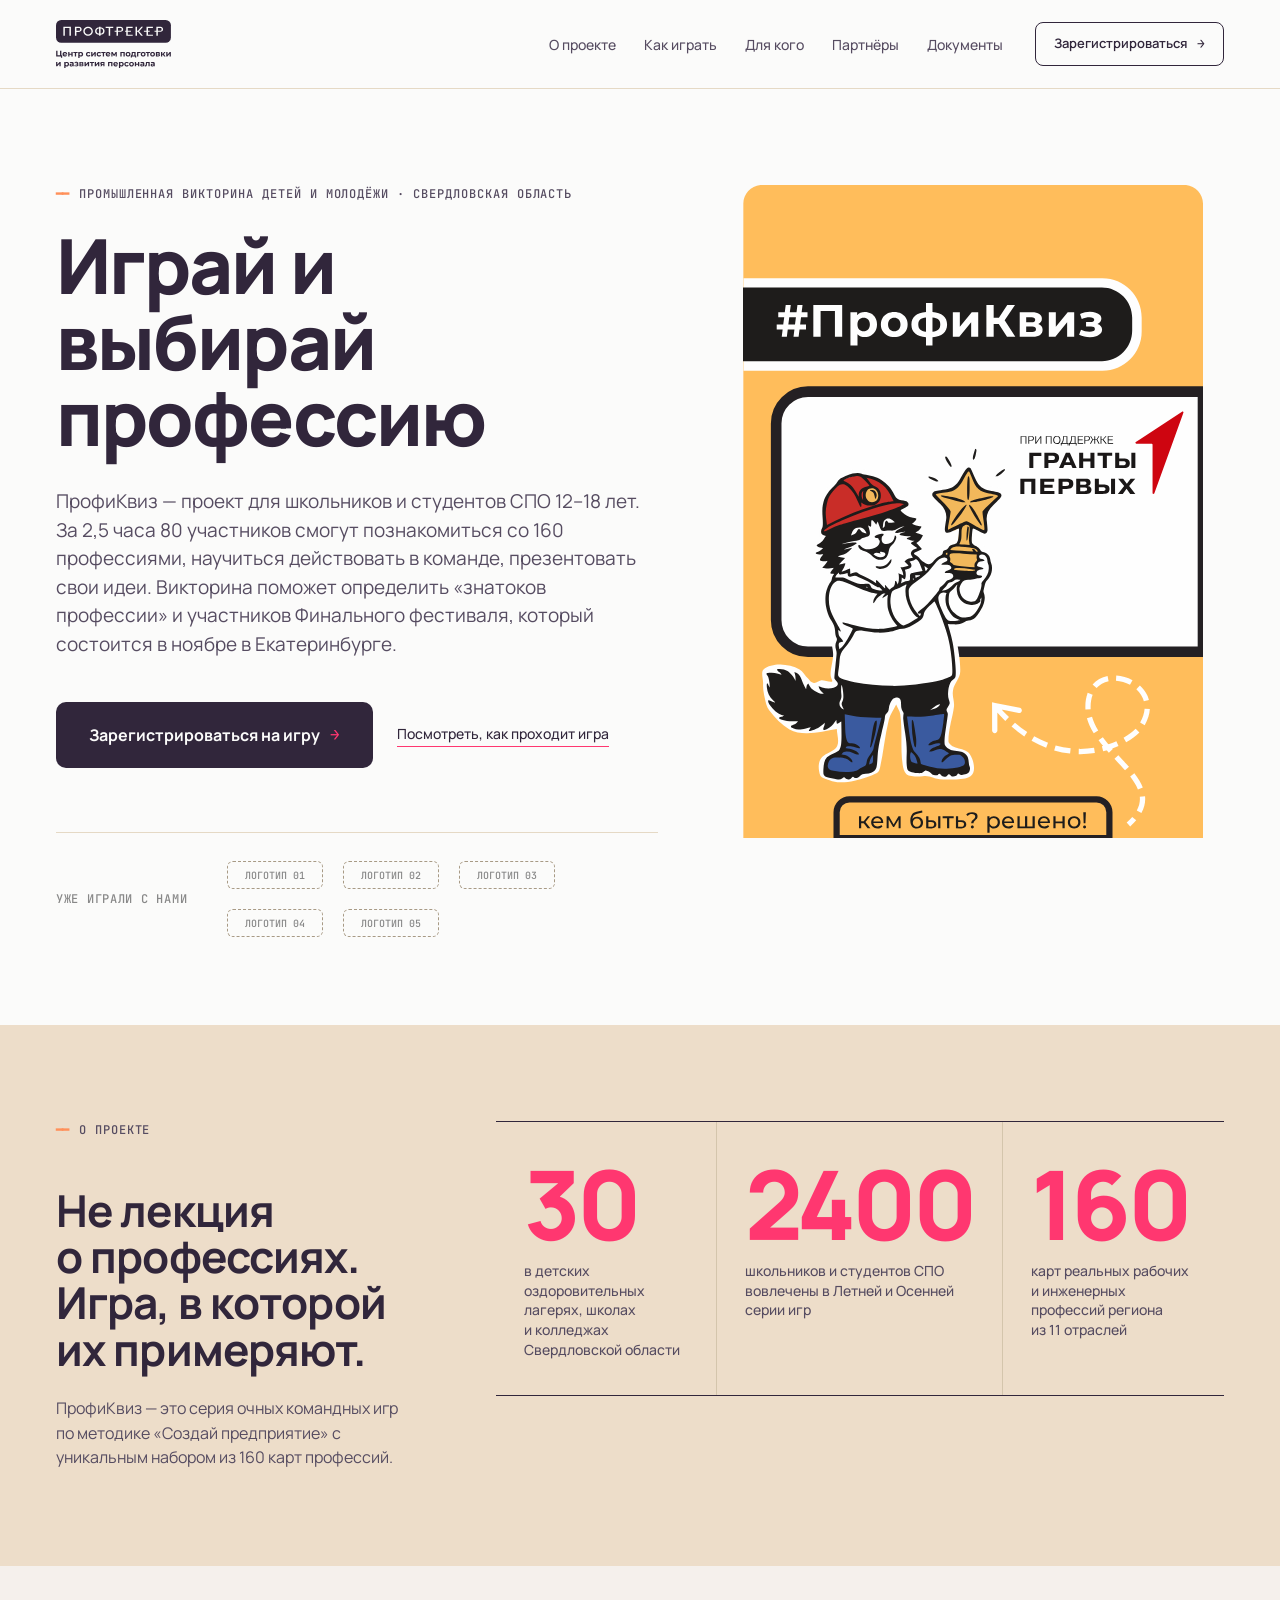
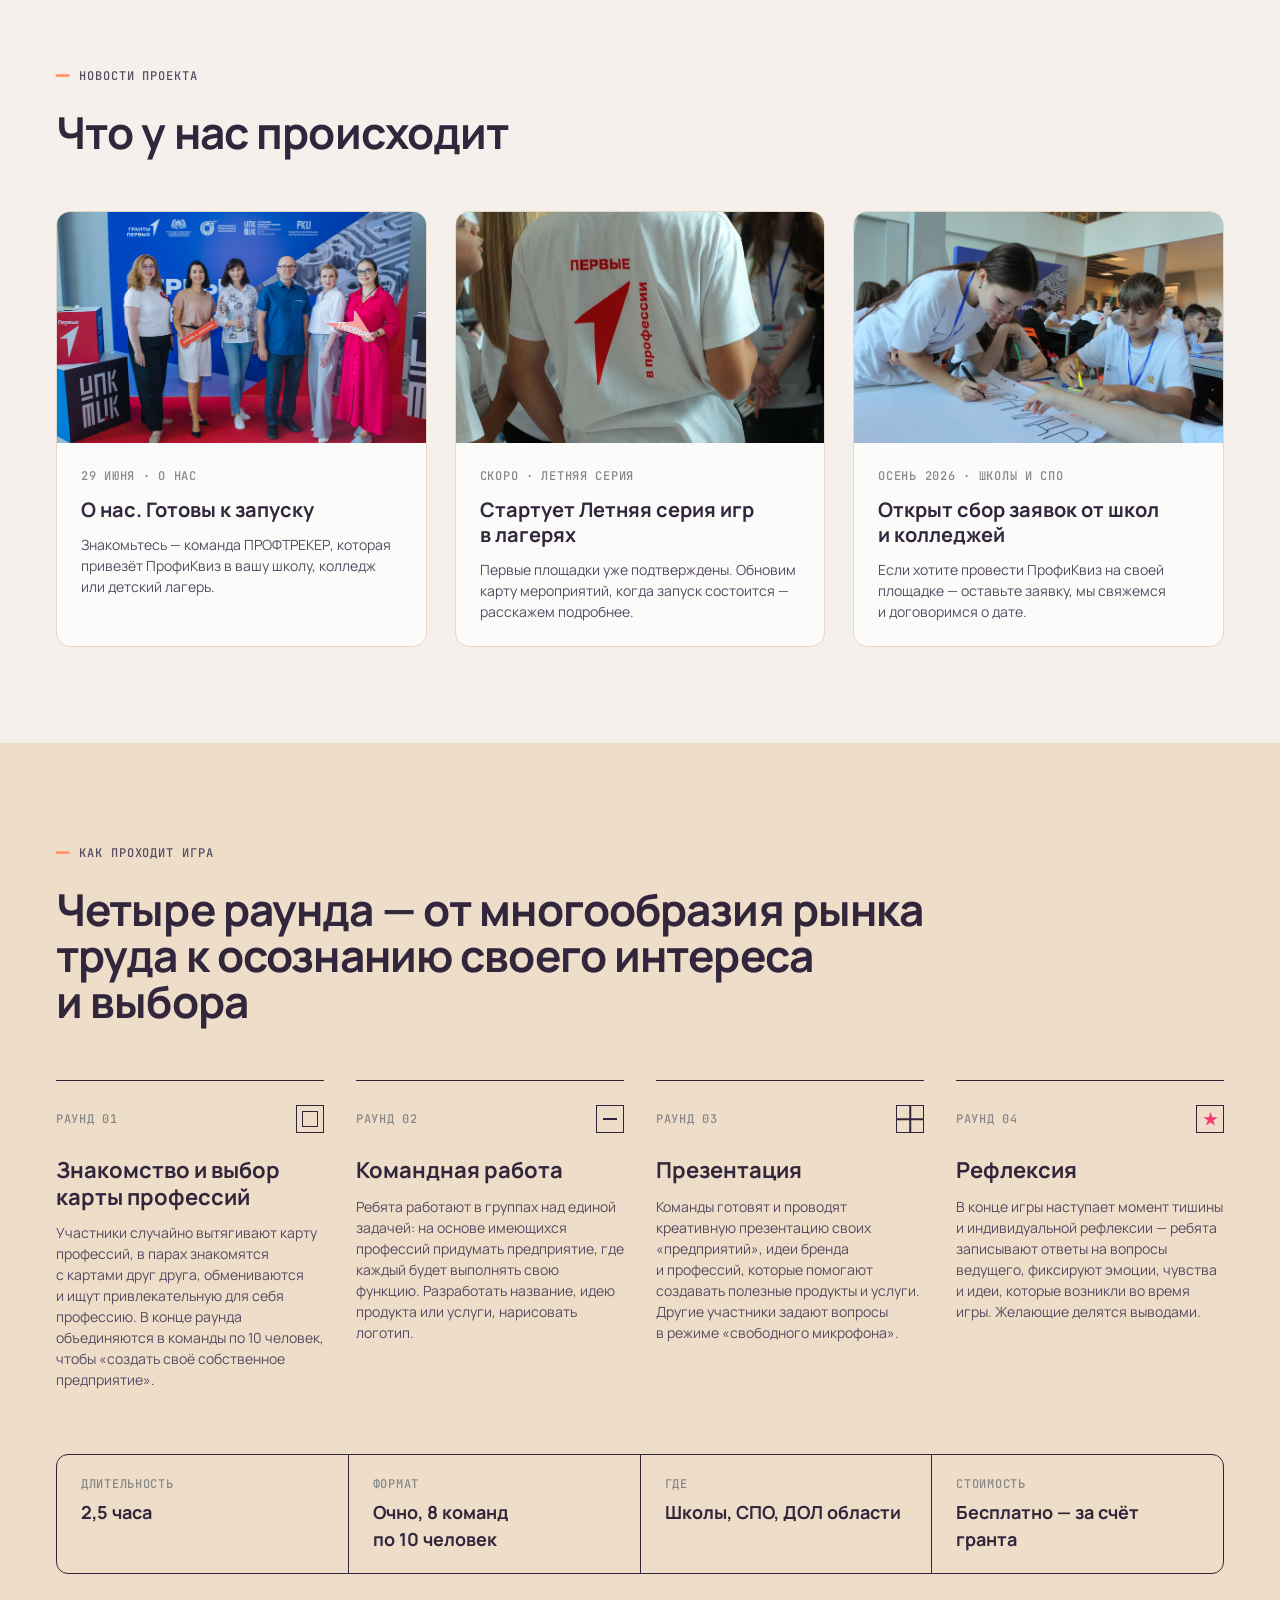
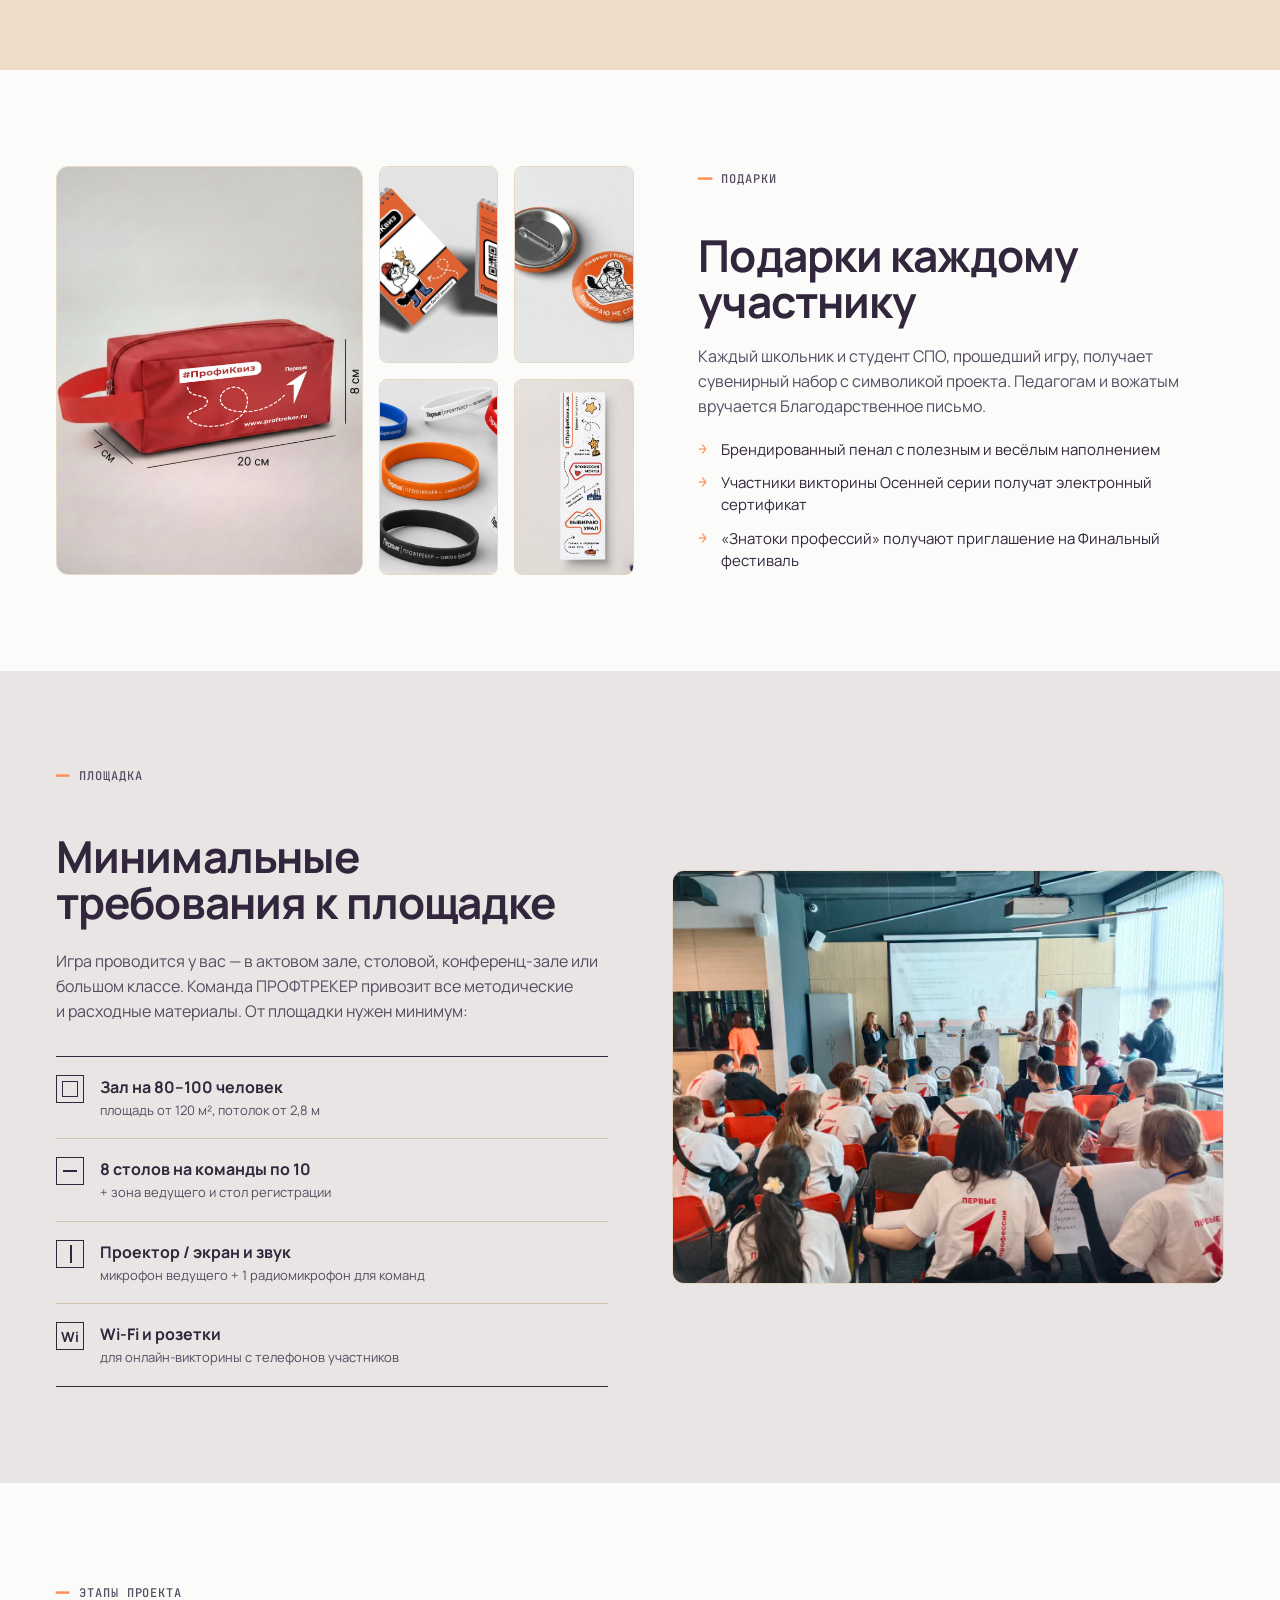
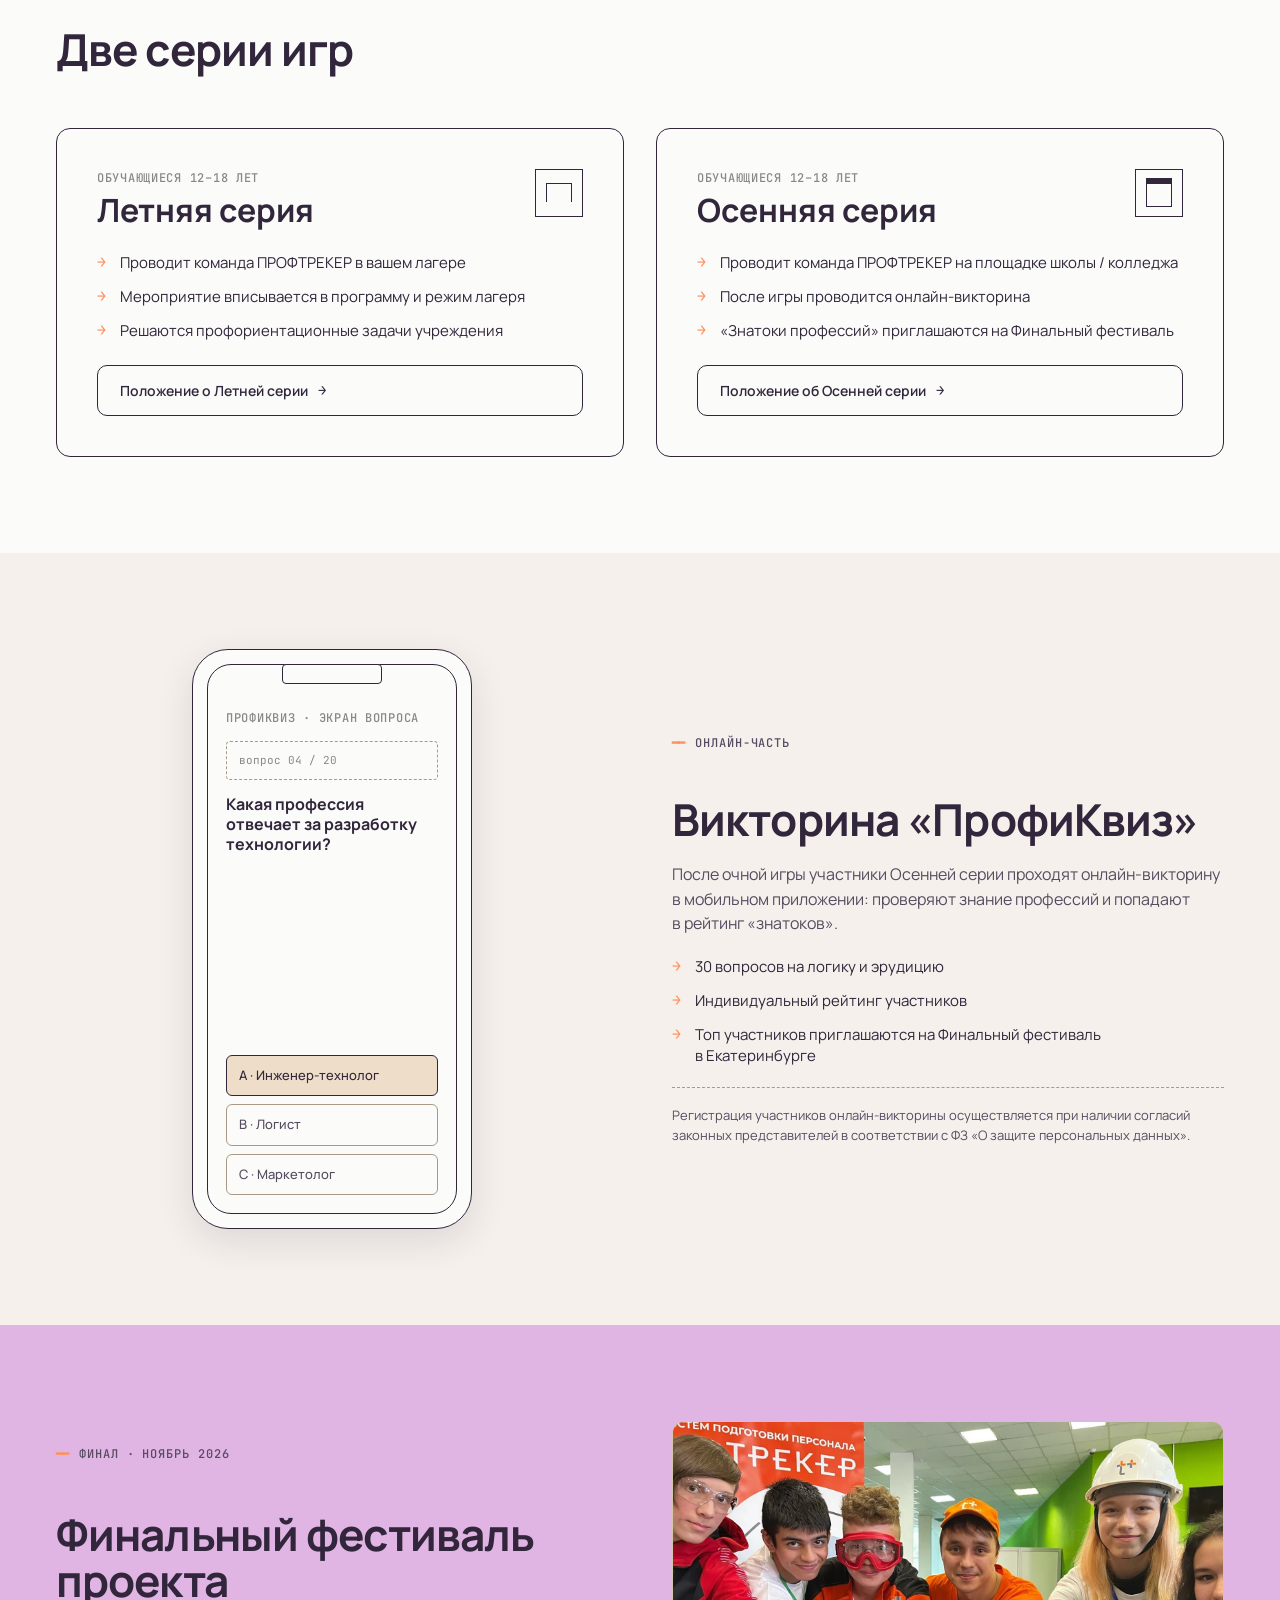
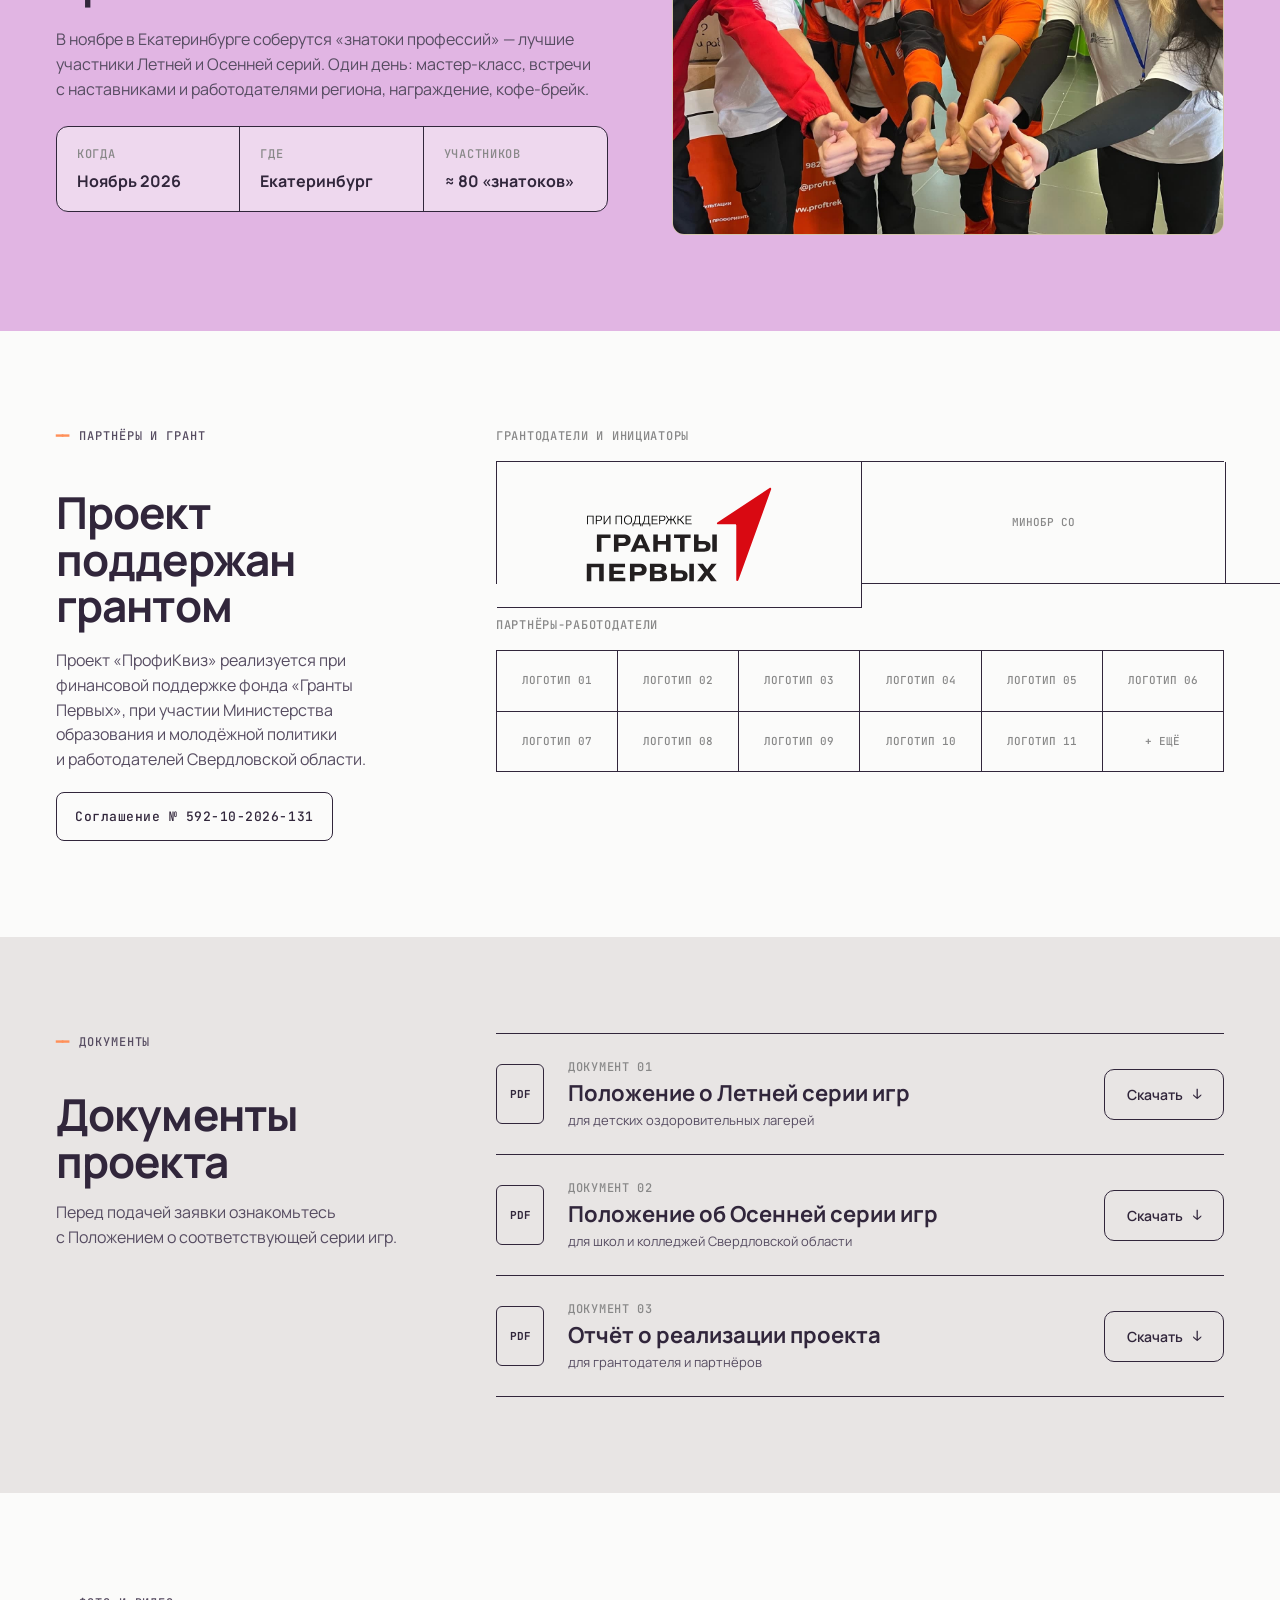
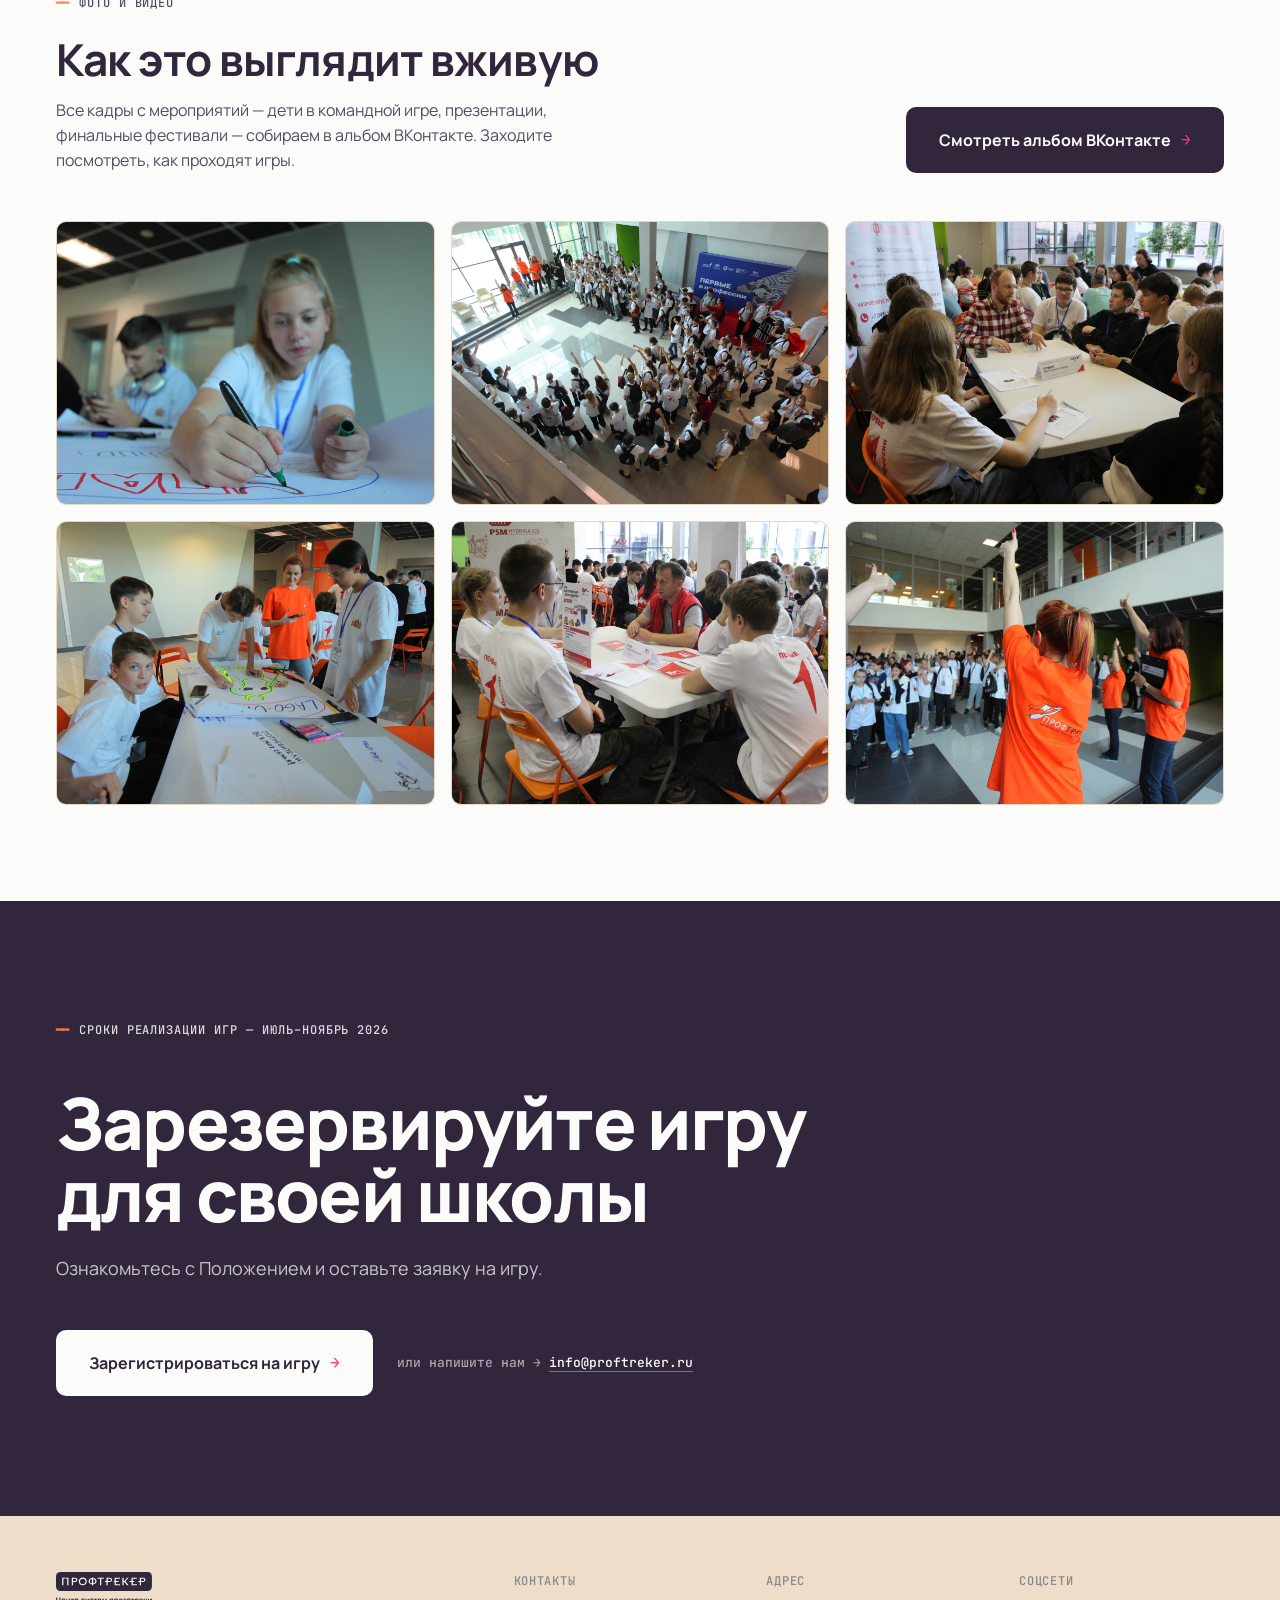
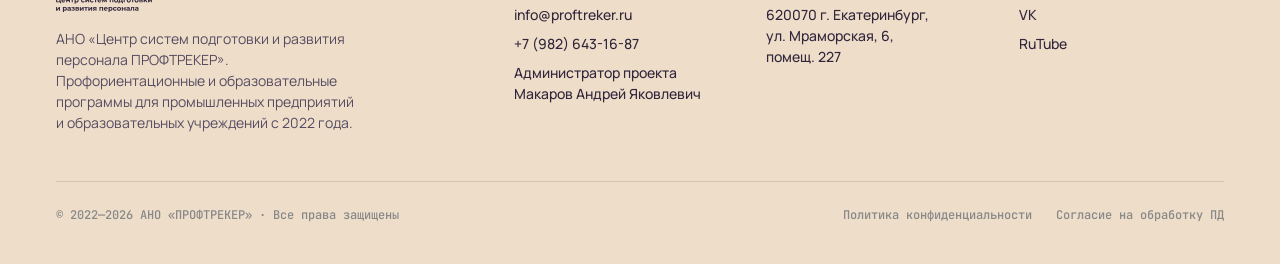
==== commit d2aeeb4b: "Оптимизация: сжатие картинок, favicon, OG, бургер-меню - Сжаты 27 картинок через ffmpeg (1600px, q5)" ====
--- a/index.html
+++ b/index.html
@@ -4,6 +4,23 @@
   <meta charset="UTF-8">
   <meta name="viewport" content="width=device-width, initial-scale=1.0">
   <title>ПрофиКвиз — промышленная викторина</title>
+  <meta name="description" content="Промышленная викторина для подростков 12–18 лет в Свердловской области. 80 участников за 2,5 часа знакомятся со 160 профессиями.">
+
+  <!-- Иконки -->
+  <link rel="icon" type="image/svg+xml" href="images/favicon.svg">
+  <link rel="apple-touch-icon" href="images/apple-touch-icon.png">
+
+  <!-- Open Graph / соцсети -->
+  <meta property="og:type" content="website">
+  <meta property="og:title" content="ПрофиКвиз — промышленная викторина">
+  <meta property="og:description" content="Играй и выбирай профессию. Викторина для школьников и студентов СПО 12–18 лет.">
+  <meta property="og:image" content="https://proftreker.ru/profiquiz/images/og-image.jpg">
+  <meta property="og:image:width" content="1200">
+  <meta property="og:image:height" content="630">
+  <meta property="og:url" content="https://proftreker.ru/profiquiz">
+  <meta property="og:site_name" content="ПрофиКвиз">
+  <meta property="og:locale" content="ru_RU">
+  <meta name="twitter:card" content="summary_large_image">
 
   <!-- Шрифты: Manrope (основной) + JetBrains Mono (служебные метки) -->
   <link rel="preconnect" href="https://fonts.googleapis.com">
@@ -23,17 +40,23 @@
             <img src="images/Logo_Proftreker_dark.svg" alt="ПРОФТРЕКЕР" class="pq-header__logo">
           </a>
         </div>
-        <nav class="pq-header__nav" aria-label="Главное меню">
+        <button class="pq-header__burger" type="button"
+                aria-label="Открыть меню" aria-expanded="false" aria-controls="pq-main-nav">
+          <span class="pq-header__burger-line"></span>
+          <span class="pq-header__burger-line"></span>
+          <span class="pq-header__burger-line"></span>
+        </button>
+        <nav class="pq-header__nav" id="pq-main-nav" aria-label="Главное меню">
           <a href="#about" class="pq-header__nav-link">О проекте</a>
           <a href="#how" class="pq-header__nav-link">Как играть</a>
           <a href="#audience" class="pq-header__nav-link">Для кого</a>
           <a href="#partners" class="pq-header__nav-link">Партнёры</a>
           <a href="#documents" class="pq-header__nav-link">Документы</a>
+          <a href="#register" class="pq-btn pq-btn--outline pq-header__nav-cta">
+            Зарегистрироваться
+            <span class="pq-btn__arrow" aria-hidden="true">→</span>
+          </a>
         </nav>
-        <a href="#register" class="pq-btn pq-btn--outline">
-          Зарегистрироваться
-          <span class="pq-btn__arrow" aria-hidden="true">→</span>
-        </a>
       </div>
     </header>
 
--- a/css/style.css
+++ b/css/style.css
@@ -370,7 +370,11 @@
 .pq-header__brand { display: flex; align-items: center; gap: 14px; }
 .pq-header__logo-link { display: inline-flex; align-items: center; }
 .pq-header__logo { height: 48px; width: auto; }
-.pq-header__nav { display: flex; gap: 28px; }
+.pq-header__nav {
+  display: flex;
+  align-items: center;
+  gap: 28px;
+}
 .pq-header__nav-link {
   font-family: var(--pq-font-main);
   font-weight: 500;
@@ -380,6 +384,33 @@
   transition: color 0.15s ease;
 }
 .pq-header__nav-link:hover { color: var(--pq-accent-magenta); }
+/* CTA-кнопка внутри nav: на десктопе слева — небольшой отступ, на мобильном — растянуть */
+.pq-header__nav-cta { margin-left: 4px; }
+
+/* Бургер — на десктопе скрыт */
+.pq-header__burger {
+  display: none;
+  background: transparent;
+  border: 1px solid var(--pq-border-light);
+  border-radius: 8px;
+  padding: 10px;
+  cursor: pointer;
+  width: 44px;
+  height: 44px;
+  flex-direction: column;
+  justify-content: space-between;
+  align-items: stretch;
+}
+.pq-header__burger-line {
+  display: block;
+  height: 2px;
+  background: var(--pq-text-main);
+  border-radius: 2px;
+  transition: transform 0.25s ease, opacity 0.2s ease;
+  transform-origin: center;
+}
+.pq-header__burger:hover { border-color: var(--pq-accent-magenta); }
+.pq-header__burger:hover .pq-header__burger-line { background: var(--pq-accent-magenta); }
 
 /* ═════════════════════════════════════════════════════════ */
 /*                        02 HERO                             */
@@ -1140,14 +1171,49 @@
 }
 
 @media (max-width: 860px) {
-  .pq-header__inner { flex-wrap: wrap; gap: 16px; }
+  /* Бургер вместо горизонтального меню */
+  .pq-header__burger { display: flex; }
+
   .pq-header__nav {
-    order: 3;
-    width: 100%;
+    position: absolute;
+    top: 100%;
+    left: 0;
+    right: 0;
+    flex-direction: column;
+    align-items: stretch;
+    gap: 0;
+    background: var(--pq-bg-white);
+    border-top: 1px solid var(--pq-border-light);
+    border-bottom: 1px solid var(--pq-border-light);
+    padding: 8px 0;
+    max-height: 0;
+    overflow: hidden;
+    transition: max-height 0.3s ease, padding 0.3s ease;
+  }
+  .pq-header.is-menu-open .pq-header__nav {
+    max-height: 90vh;
+    padding: 12px 0 20px;
+  }
+  .pq-header__nav-link {
+    padding: 14px var(--pq-section-padding-x);
+    font-size: 16px;
+    border-bottom: 1px solid var(--pq-border-light);
+  }
+  .pq-header__nav-link:last-of-type { border-bottom: none; }
+  .pq-header__nav-cta {
+    margin: 16px var(--pq-section-padding-x) 4px;
     justify-content: center;
-    border-top: 1px solid var(--pq-border-light);
-    padding-top: 16px;
-    flex-wrap: wrap;
+  }
+
+  /* Анимация бургер → крестик */
+  .pq-header.is-menu-open .pq-header__burger-line:nth-child(1) {
+    transform: translateY(8px) rotate(45deg);
+  }
+  .pq-header.is-menu-open .pq-header__burger-line:nth-child(2) {
+    opacity: 0;
+  }
+  .pq-header.is-menu-open .pq-header__burger-line:nth-child(3) {
+    transform: translateY(-8px) rotate(-45deg);
   }
 
   .pq-hero__inner,
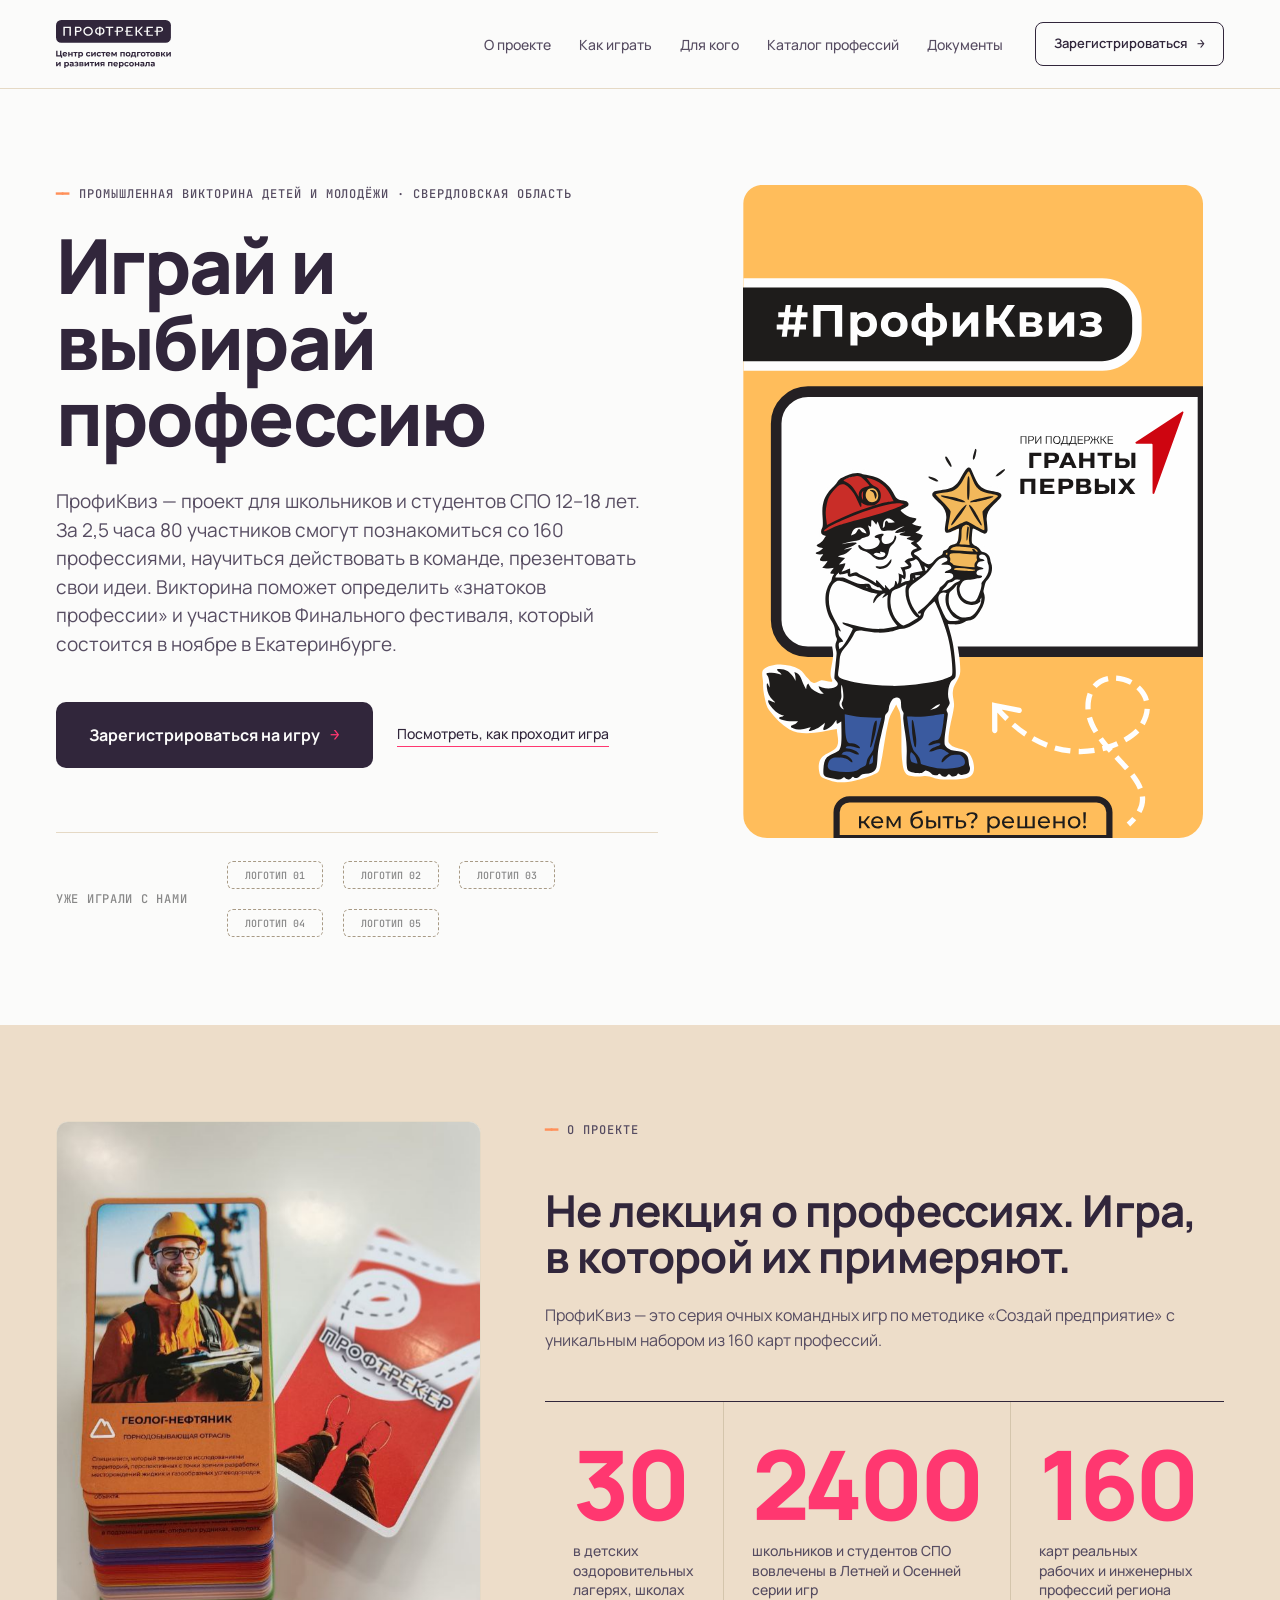
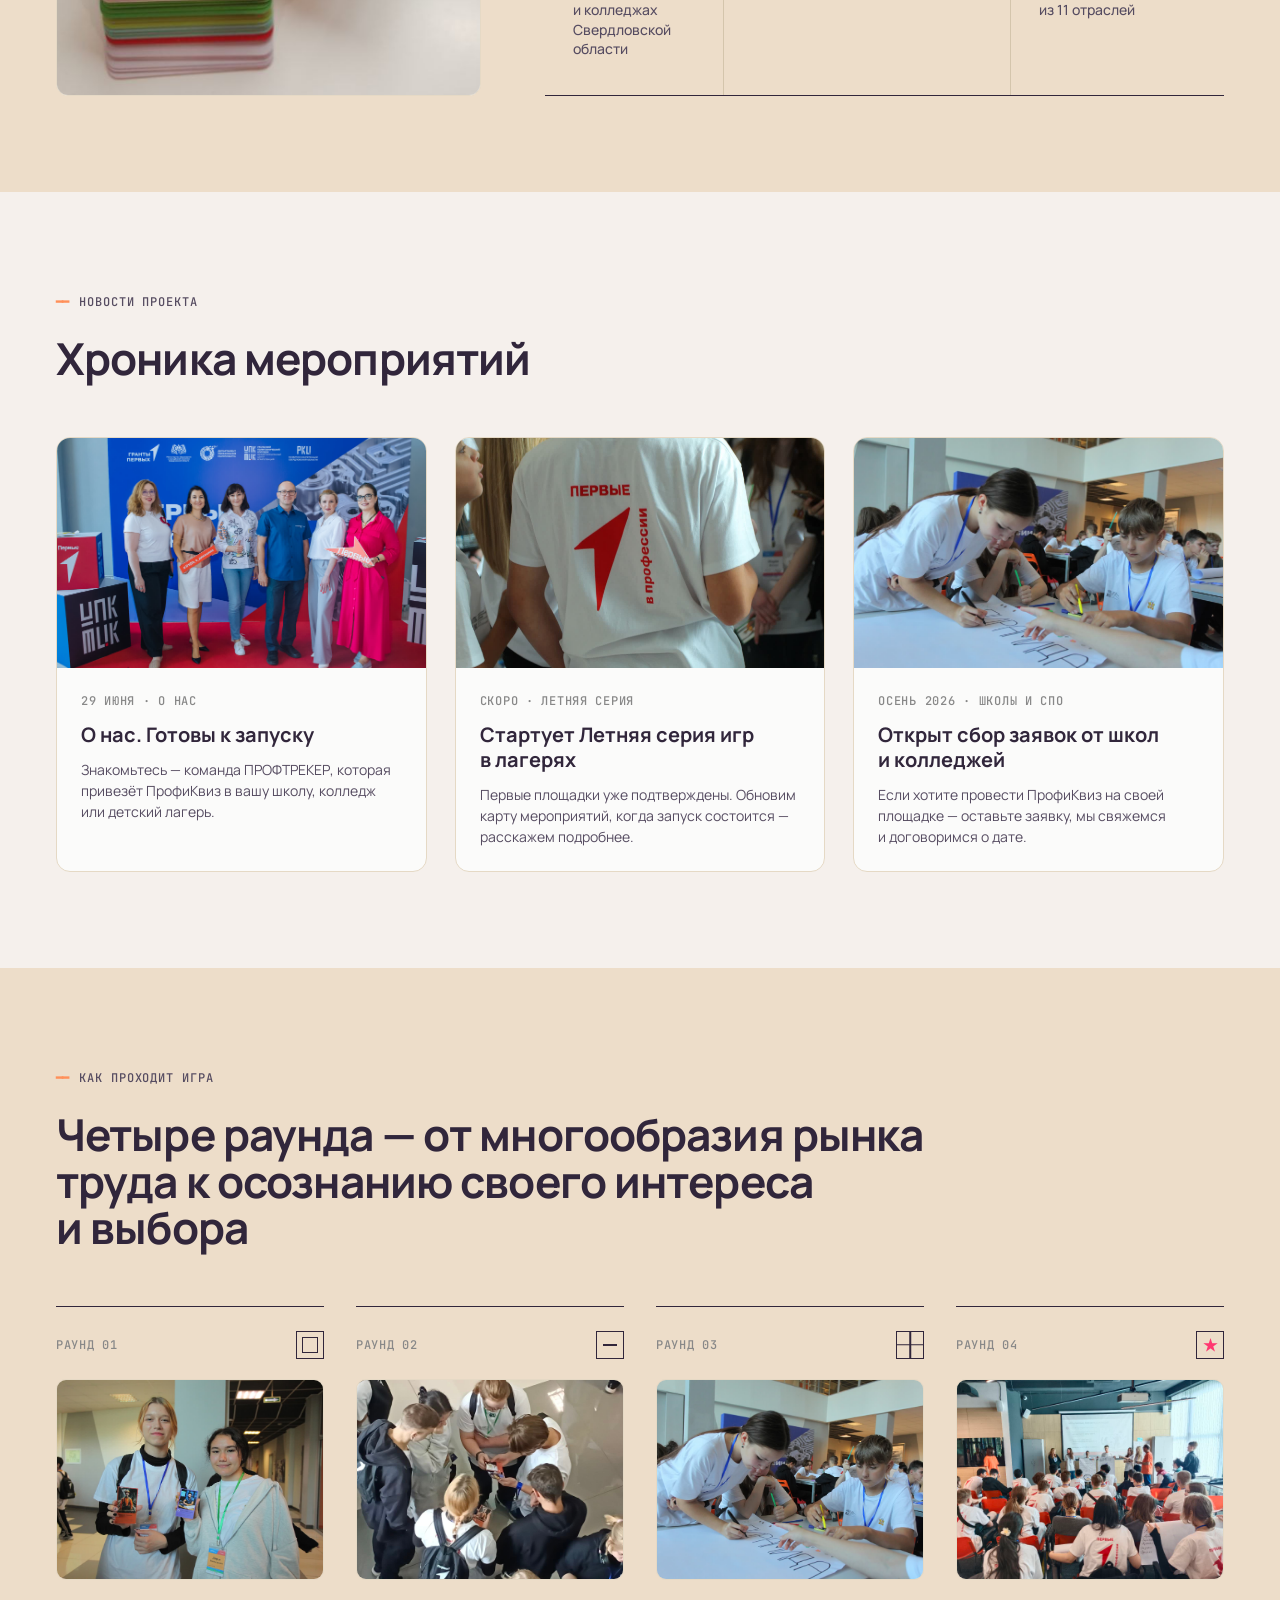
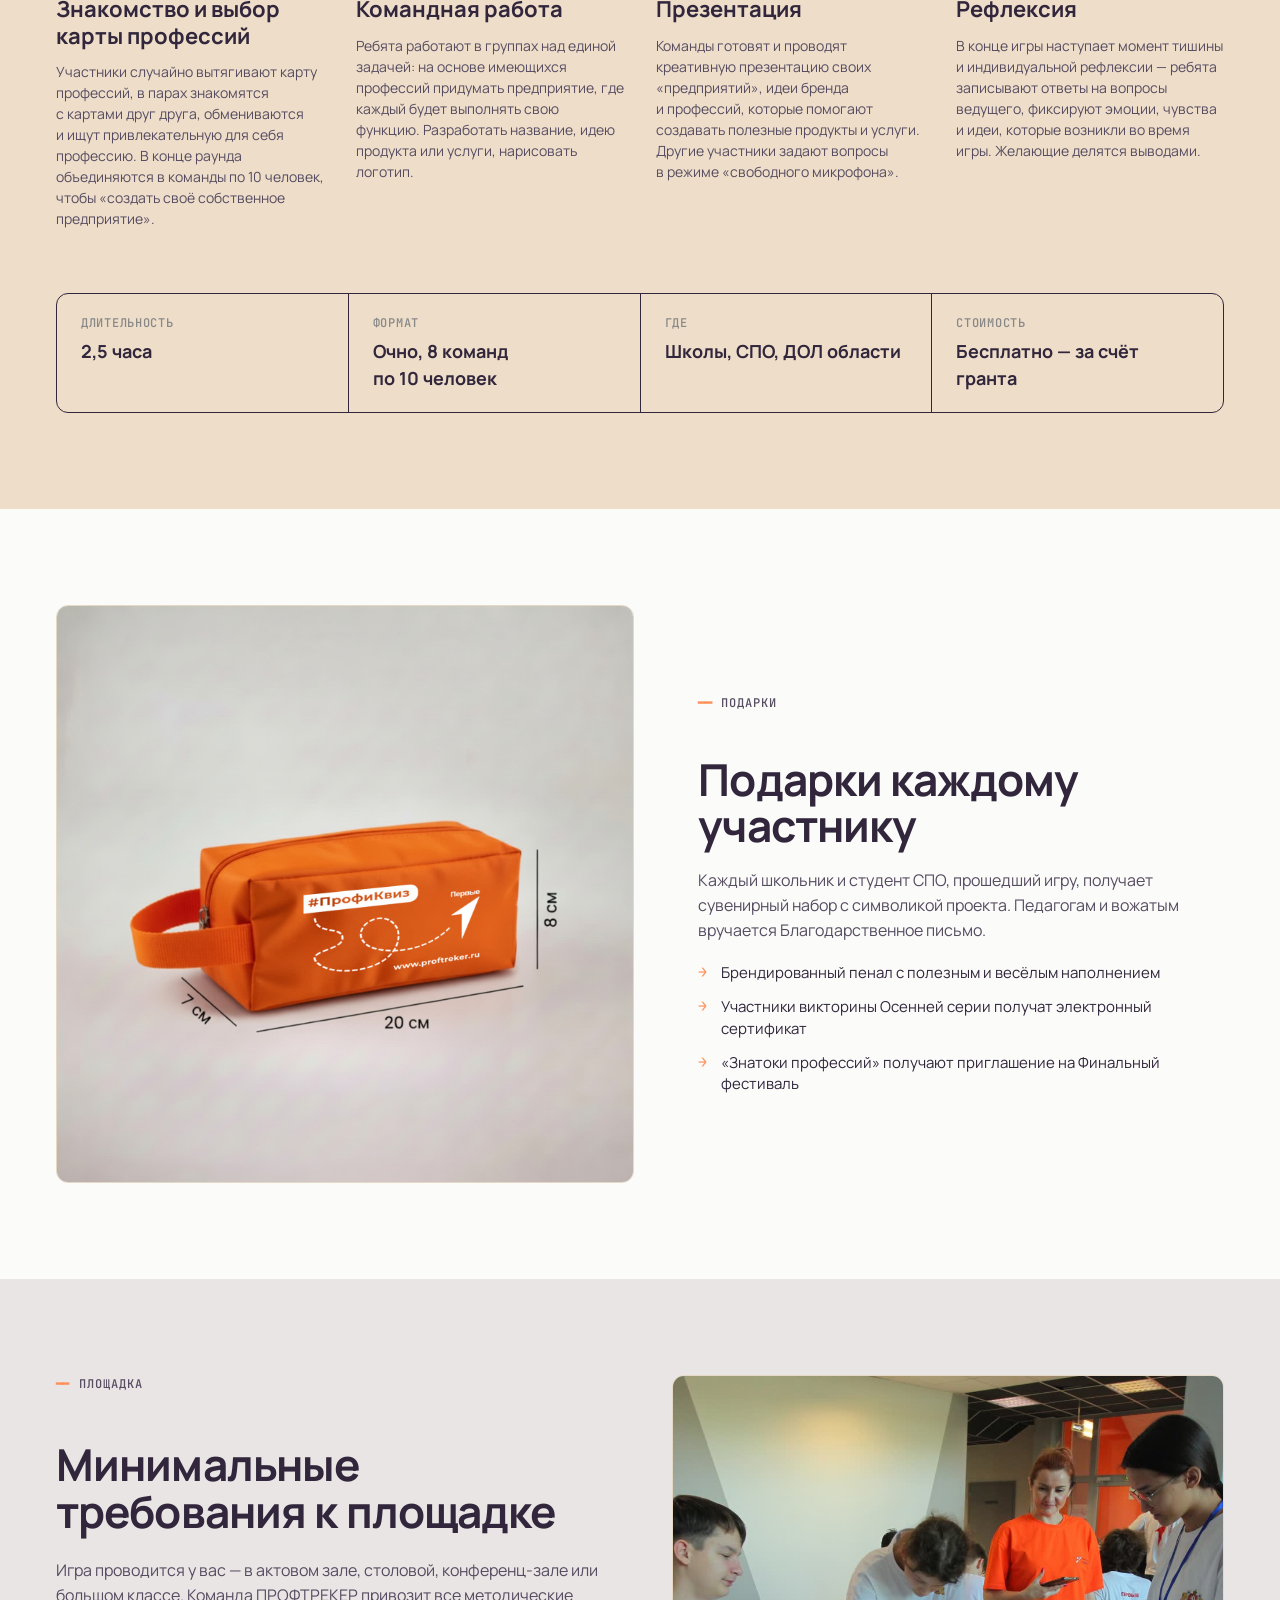
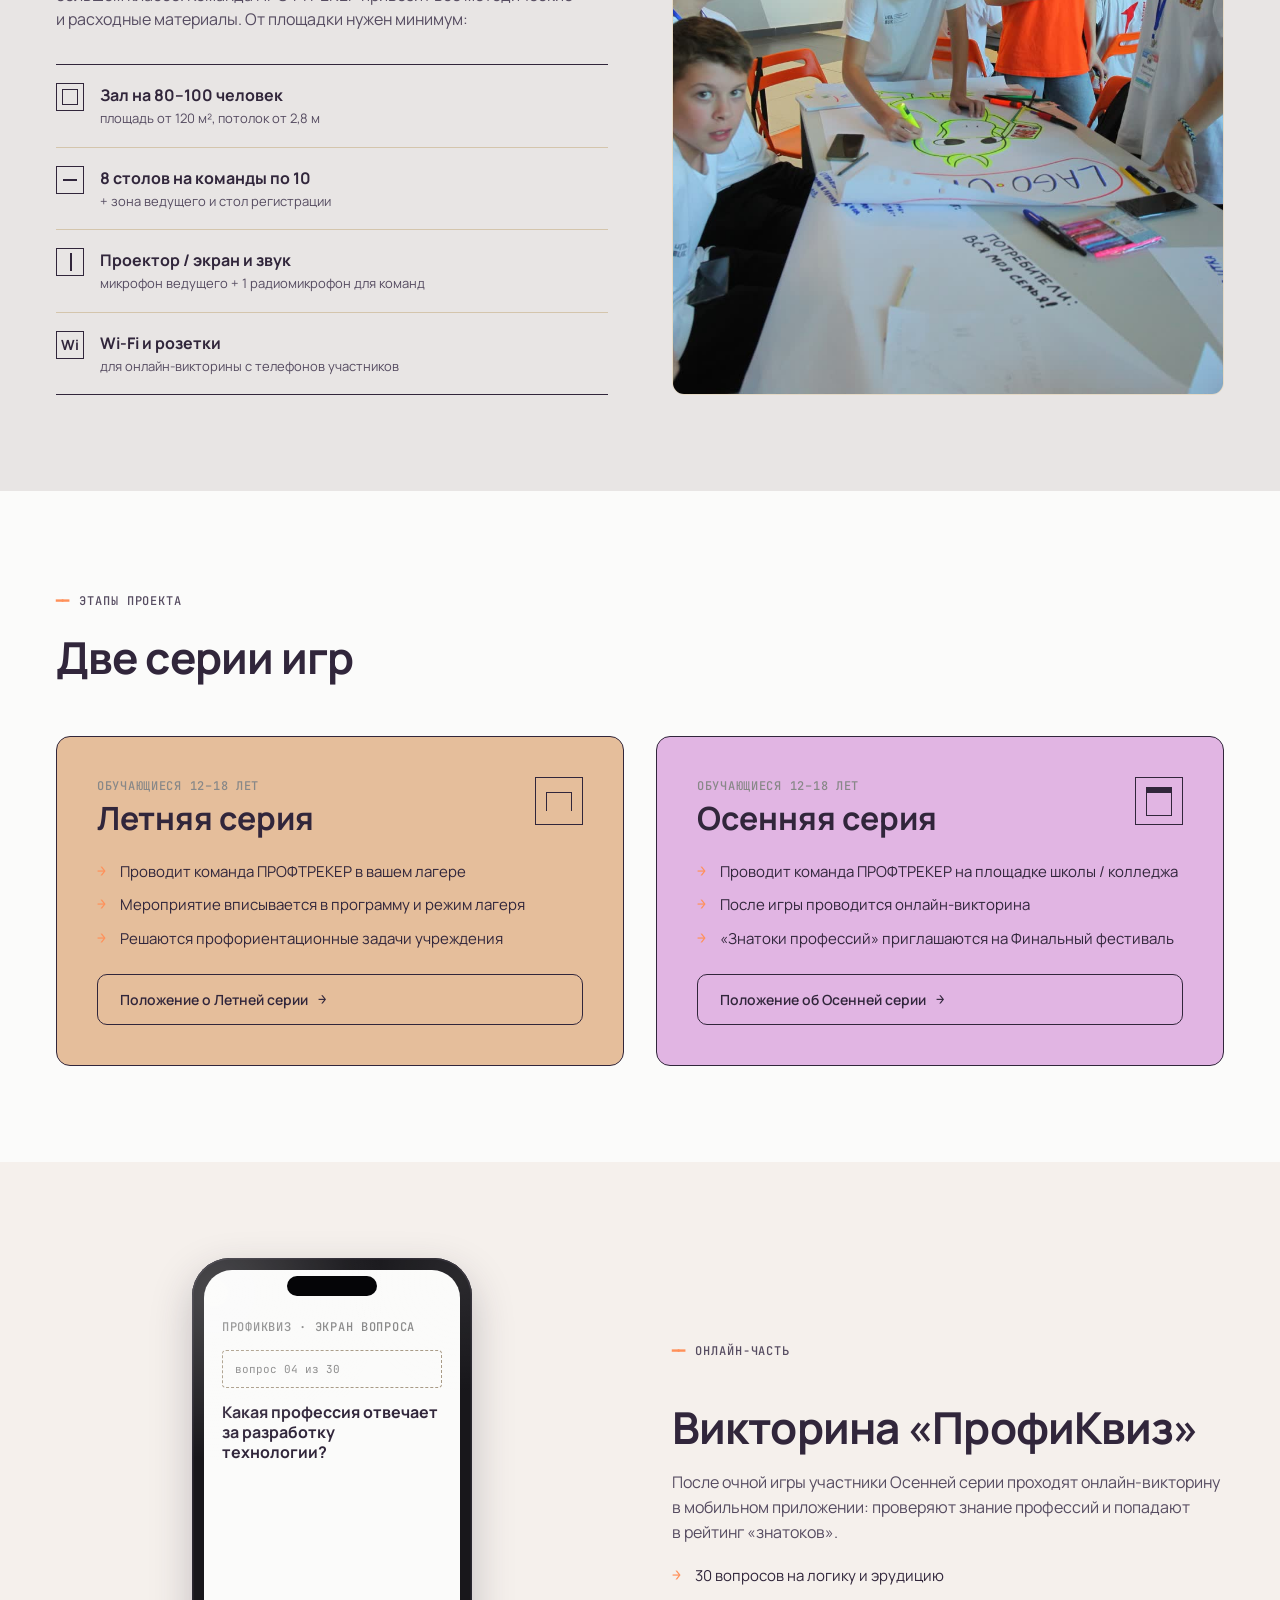
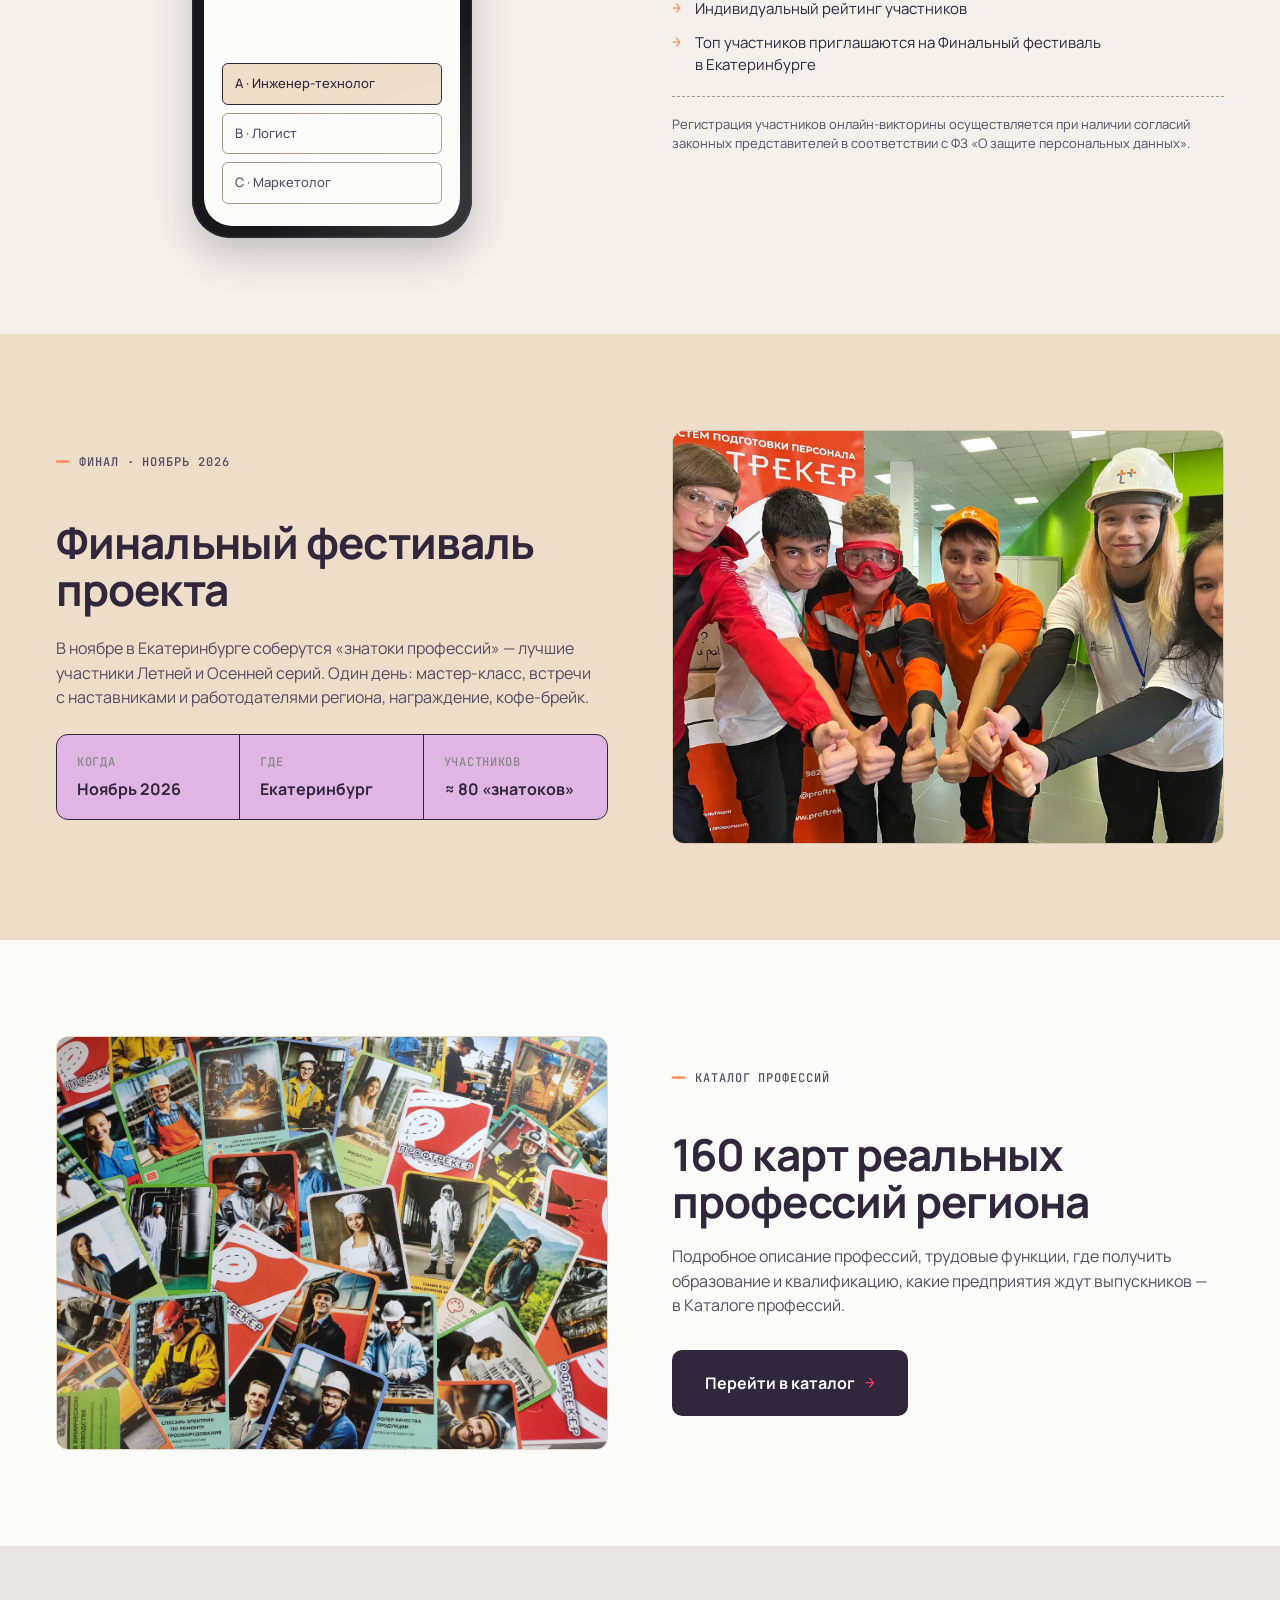
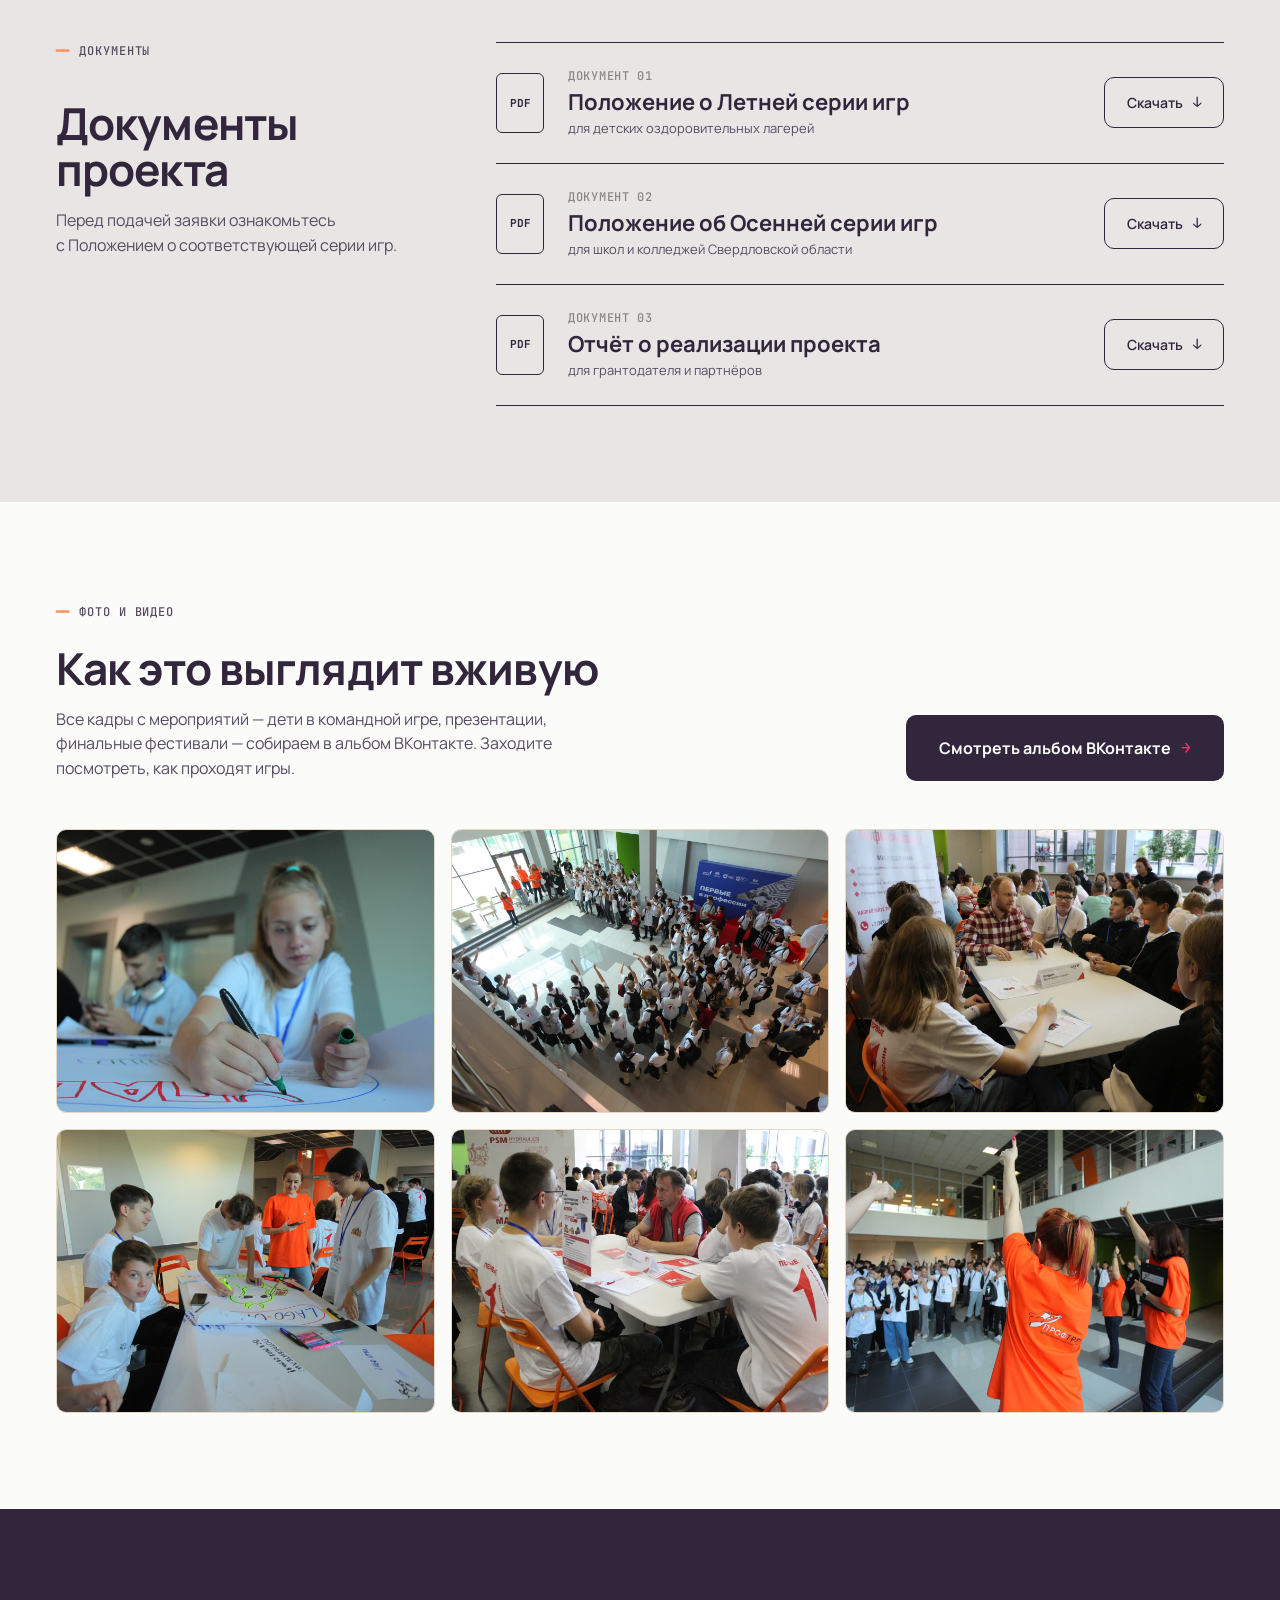
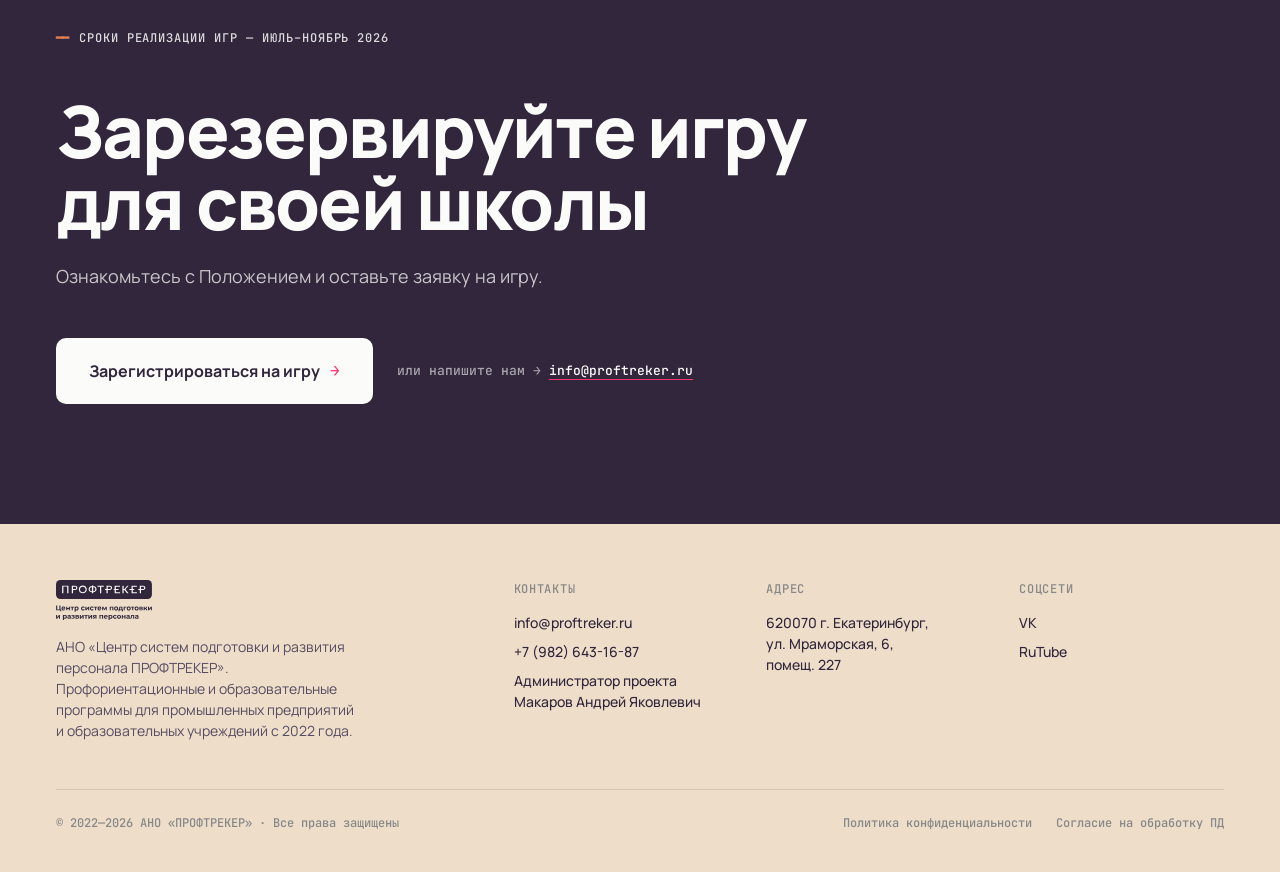
==== commit aa860bc6: "12 правок секций: каталог профессий, оформление и фото - Меню: убрала «Партнёры», добавила «Каталог " ====
--- a/index.html
+++ b/index.html
@@ -50,7 +50,7 @@
           <a href="#about" class="pq-header__nav-link">О проекте</a>
           <a href="#how" class="pq-header__nav-link">Как играть</a>
           <a href="#audience" class="pq-header__nav-link">Для кого</a>
-          <a href="#partners" class="pq-header__nav-link">Партнёры</a>
+          <a href="#catalog" class="pq-header__nav-link">Каталог профессий</a>
           <a href="#documents" class="pq-header__nav-link">Документы</a>
           <a href="#register" class="pq-btn pq-btn--outline pq-header__nav-cta">
             Зарегистрироваться
@@ -106,29 +106,34 @@
     <!-- ═══════════ 03 О ПРОЕКТЕ · ЦИФРЫ ═══════════ -->
     <section class="pq-section pq-section--bg-light-beige" id="about">
       <div class="pq-section__inner pq-about">
-        <div class="pq-about__intro">
-          <div class="pq-section-label">
-            <span class="pq-section-label__dash" aria-hidden="true">━━</span>
-            <span>О проекте</span>
-          </div>
-          <h2 class="pq-h2">Не лекция о&nbsp;профессиях. Игра, в&nbsp;которой их&nbsp;примеряют.</h2>
-          <p class="pq-paragraph">
-            ПрофиКвиз — это серия очных командных игр по методике
-            «Создай предприятие» с уникальным набором из 160 карт профессий.
-          </p>
-        </div>
-        <div class="pq-stats">
-          <div class="pq-stat">
-            <div class="pq-stat__value">30</div>
-            <div class="pq-stat__label">в детских оздоровительных лагерях, школах и&nbsp;колледжах Свердловской области</div>
-          </div>
-          <div class="pq-stat">
-            <div class="pq-stat__value">2400</div>
-            <div class="pq-stat__label">школьников и&nbsp;студентов СПО вовлечены в&nbsp;Летней и&nbsp;Осенней серии игр</div>
-          </div>
-          <div class="pq-stat">
-            <div class="pq-stat__value">160</div>
-            <div class="pq-stat__label">карт реальных рабочих и&nbsp;инженерных профессий региона из&nbsp;11&nbsp;отраслей</div>
+        <div class="pq-about__photo">
+          <img src="images/cards/photo_2024-08-01_16-46-03.jpg" alt="Карты профессий ПрофиКвиз">
+        </div>
+        <div class="pq-about__content">
+          <div class="pq-about__intro">
+            <div class="pq-section-label">
+              <span class="pq-section-label__dash" aria-hidden="true">━━</span>
+              <span>О проекте</span>
+            </div>
+            <h2 class="pq-h2">Не лекция о&nbsp;профессиях. Игра, в&nbsp;которой их&nbsp;примеряют.</h2>
+            <p class="pq-paragraph">
+              ПрофиКвиз — это серия очных командных игр по методике
+              «Создай предприятие» с уникальным набором из 160 карт профессий.
+            </p>
+          </div>
+          <div class="pq-stats">
+            <div class="pq-stat">
+              <div class="pq-stat__value">30</div>
+              <div class="pq-stat__label">в детских оздоровительных лагерях, школах и&nbsp;колледжах Свердловской области</div>
+            </div>
+            <div class="pq-stat">
+              <div class="pq-stat__value">2400</div>
+              <div class="pq-stat__label">школьников и&nbsp;студентов СПО вовлечены в&nbsp;Летней и&nbsp;Осенней серии игр</div>
+            </div>
+            <div class="pq-stat">
+              <div class="pq-stat__value">160</div>
+              <div class="pq-stat__label">карт реальных рабочих и&nbsp;инженерных профессий региона из&nbsp;11&nbsp;отраслей</div>
+            </div>
           </div>
         </div>
       </div>
@@ -141,7 +146,7 @@
           <span class="pq-section-label__dash" aria-hidden="true">━━</span>
           <span>Новости проекта</span>
         </div>
-        <h2 class="pq-h2 pq-h2--with-margin">Что у&nbsp;нас происходит</h2>
+        <h2 class="pq-h2 pq-h2--with-margin">Хроника мероприятий</h2>
 
         <div class="pq-news">
           <article class="pq-news-card">
@@ -210,6 +215,7 @@
               <span class="pq-mono-label">Раунд&nbsp;01</span>
               <div class="pq-square-icon pq-square-icon--nested" aria-hidden="true"></div>
             </div>
+            <div class="pq-round__media"><img src="images/deti1.jpg" alt="Знакомство и выбор карты профессий"></div>
             <h3 class="pq-round__title">Знакомство и&nbsp;выбор карты профессий</h3>
             <p class="pq-paragraph pq-paragraph--small">
               Участники случайно вытягивают карту профессий, в&nbsp;парах
@@ -224,6 +230,7 @@
               <span class="pq-mono-label">Раунд&nbsp;02</span>
               <div class="pq-square-icon pq-square-icon--dash" aria-hidden="true"></div>
             </div>
+            <div class="pq-round__media"><img src="images/dety6.jpg" alt="Командная работа"></div>
             <h3 class="pq-round__title">Командная работа</h3>
             <p class="pq-paragraph pq-paragraph--small">
               Ребята работают в&nbsp;группах над единой задачей: на&nbsp;основе имеющихся
@@ -237,6 +244,7 @@
               <span class="pq-mono-label">Раунд&nbsp;03</span>
               <div class="pq-square-icon pq-square-icon--plus" aria-hidden="true"></div>
             </div>
+            <div class="pq-round__media"><img src="images/dety5.jpg" alt="Презентация"></div>
             <h3 class="pq-round__title">Презентация</h3>
             <p class="pq-paragraph pq-paragraph--small">
               Команды готовят и&nbsp;проводят креативную презентацию своих
@@ -251,6 +259,7 @@
               <span class="pq-mono-label">Раунд&nbsp;04</span>
               <div class="pq-square-icon pq-square-icon--star" aria-hidden="true">★</div>
             </div>
+            <div class="pq-round__media"><img src="images/zal1.jpg" alt="Рефлексия"></div>
             <h3 class="pq-round__title">Рефлексия</h3>
             <p class="pq-paragraph pq-paragraph--small">
               В&nbsp;конце игры наступает момент тишины и&nbsp;индивидуальной рефлексии — ребята
@@ -285,13 +294,7 @@
     <section class="pq-section pq-section--bg-white">
       <div class="pq-section__inner pq-gifts">
         <div class="pq-gifts__collage">
-          <img src="images/Penal.jpg" alt="Брендированный пенал ПРОФТРЕКЕР" class="pq-gifts__hero">
-          <div class="pq-gifts__grid">
-            <img src="images/suvenirs/Bloknot.JPG" alt="Блокнот ПрофиКвиз">
-            <img src="images/suvenirs/znachok.JPG" alt="Значок ПрофиКвиз">
-            <img src="images/suvenirs/Braslet.JPG" alt="Браслет ПрофиКвиз">
-            <img src="images/suvenirs/stikerpack.JPG" alt="Стикерпак ПрофиКвиз">
-          </div>
+          <img src="images/suvenirs/Penal_orange.JPG" alt="Брендированный пенал ПрофиКвиз" class="pq-gifts__hero">
         </div>
         <div class="pq-gifts__text">
           <div class="pq-section-label">
@@ -359,7 +362,7 @@
           </div>
         </div>
         <div class="pq-venue__photo">
-          <img src="images/zal1.jpg" alt="Зал во время игры ПрофиКвиз">
+          <img src="images/dety4.jpg" alt="Зал во время игры ПрофиКвиз">
         </div>
       </div>
     </section>
@@ -374,7 +377,7 @@
         <h2 class="pq-h2 pq-h2--with-margin">Две серии игр</h2>
 
         <div class="pq-series">
-          <article class="pq-series-card">
+          <article class="pq-series-card pq-series-card--summer">
             <div class="pq-series-card__head">
               <div>
                 <div class="pq-mono-label">Обучающиеся 12–18 лет</div>
@@ -393,7 +396,7 @@
             </a>
           </article>
 
-          <article class="pq-series-card">
+          <article class="pq-series-card pq-series-card--autumn">
             <div class="pq-series-card__head">
               <div>
                 <div class="pq-mono-label">Обучающиеся 12–18 лет</div>
@@ -423,7 +426,7 @@
             <div class="pq-phone__notch" aria-hidden="true"></div>
             <div class="pq-phone__screen">
               <div class="pq-mono-label">ПрофиКвиз · экран вопроса</div>
-              <div class="pq-phone__counter">вопрос 04&nbsp;/&nbsp;20</div>
+              <div class="pq-phone__counter">вопрос 04&nbsp;из&nbsp;30</div>
               <div class="pq-phone__question">Какая профессия отвечает за&nbsp;разработку технологии?</div>
               <div class="pq-phone__answers">
                 <div class="pq-phone__answer pq-phone__answer--active">A · Инженер-технолог</div>
@@ -459,7 +462,7 @@
     </section>
 
     <!-- ═══════════ 10 ФИНАЛЬНЫЙ ФЕСТИВАЛЬ ═══════════ -->
-    <section class="pq-section pq-section--bg-lilac">
+    <section class="pq-section pq-section--bg-light-beige">
       <div class="pq-section__inner pq-festival">
         <div class="pq-festival__text">
           <div class="pq-section-label">
@@ -493,52 +496,27 @@
       </div>
     </section>
 
-    <!-- ═══════════ 11 ПАРТНЁРЫ И ГРАНТ ═══════════ -->
-    <section class="pq-section pq-section--bg-white" id="partners">
-      <div class="pq-section__inner pq-partners">
-        <div class="pq-partners__intro">
+    <!-- ═══════════ 11 КАТАЛОГ ПРОФЕССИЙ ═══════════ -->
+    <section class="pq-section pq-section--bg-white" id="catalog">
+      <div class="pq-section__inner pq-catalog">
+        <div class="pq-catalog__photo">
+          <img src="images/cards/photo_2024-08-01_15-48-36.jpg" alt="Карты профессий ПрофиКвиз">
+        </div>
+        <div class="pq-catalog__text">
           <div class="pq-section-label">
             <span class="pq-section-label__dash" aria-hidden="true">━━</span>
-            <span>Партнёры и&nbsp;грант</span>
-          </div>
-          <h2 class="pq-h2">Проект поддержан грантом</h2>
+            <span>Каталог профессий</span>
+          </div>
+          <h2 class="pq-h2">160 карт реальных профессий региона</h2>
           <p class="pq-paragraph">
-            Проект «ПрофиКвиз» реализуется при финансовой поддержке фонда
-            «Гранты Первых», при участии Министерства образования и&nbsp;молодёжной
-            политики и&nbsp;работодателей Свердловской области.
+            Подробное описание профессий, трудовые функции, где получить образование
+            и&nbsp;квалификацию, какие предприятия ждут выпускников — в&nbsp;Каталоге
+            профессий.
           </p>
-          <div class="pq-agreement">Соглашение №&nbsp;592-10-2026-131</div>
-        </div>
-        <div class="pq-partners__lists">
-          <div class="pq-partners__group">
-            <div class="pq-mono-label">Грантодатели и&nbsp;инициаторы</div>
-            <div class="pq-partners__grid pq-partners__grid--3">
-              <div class="pq-partner">
-                <img src="images/Logo_Granty_Perv.svg" alt="Гранты Первых">
-              </div>
-              <div class="pq-partner pq-partner--placeholder">Минобр СО</div>
-              <div class="pq-partner pq-partner--placeholder">Правительство СО</div>
-            </div>
-          </div>
-
-          <div class="pq-partners__group">
-            <div class="pq-mono-label">Партнёры-работодатели</div>
-            <div class="pq-partners__grid pq-partners__grid--6">
-              <!-- TODO: подставить реальные SVG логотипов работодателей -->
-              <div class="pq-partner pq-partner--placeholder">логотип 01</div>
-              <div class="pq-partner pq-partner--placeholder">логотип 02</div>
-              <div class="pq-partner pq-partner--placeholder">логотип 03</div>
-              <div class="pq-partner pq-partner--placeholder">логотип 04</div>
-              <div class="pq-partner pq-partner--placeholder">логотип 05</div>
-              <div class="pq-partner pq-partner--placeholder">логотип 06</div>
-              <div class="pq-partner pq-partner--placeholder">логотип 07</div>
-              <div class="pq-partner pq-partner--placeholder">логотип 08</div>
-              <div class="pq-partner pq-partner--placeholder">логотип 09</div>
-              <div class="pq-partner pq-partner--placeholder">логотип 10</div>
-              <div class="pq-partner pq-partner--placeholder">логотип 11</div>
-              <div class="pq-partner pq-partner--placeholder">+ ещё</div>
-            </div>
-          </div>
+          <a href="#" class="pq-btn pq-btn--primary pq-catalog__cta">
+            Перейти в&nbsp;каталог
+            <span class="pq-btn__arrow" aria-hidden="true">→</span>
+          </a>
         </div>
       </div>
     </section>
--- a/css/style.css
+++ b/css/style.css
@@ -490,6 +490,8 @@
   width: 100%;
   max-width: 460px;
   height: auto;
+  border-radius: 0 0 24px 24px;
+  overflow: hidden;
 }
 
 /* ═════════════════════════════════════════════════════════ */
@@ -498,9 +500,31 @@
 
 .pq-about {
   display: grid;
-  grid-template-columns: 360px 1fr;
-  gap: 80px;
-  align-items: flex-start;
+  grid-template-columns: minmax(320px, 1fr) 1.6fr;
+  gap: 64px;
+  align-items: stretch;
+}
+.pq-about__photo {
+  border-radius: 12px;
+  overflow: hidden;
+  border: 1px solid var(--pq-border-light);
+  background: var(--pq-bg-white);
+  min-height: 520px;
+  display: flex;
+}
+.pq-about__photo img {
+  width: 100%;
+  height: 100%;
+  min-height: 100%;
+  object-fit: cover;
+  object-position: center 60%;
+  transform: scale(1.15);
+  transform-origin: center 60%;
+}
+.pq-about__content {
+  display: flex;
+  flex-direction: column;
+  gap: 48px;
 }
 .pq-about__intro { display: flex; flex-direction: column; gap: 24px; }
 .pq-stats {
@@ -609,7 +633,19 @@
   display: flex;
   justify-content: space-between;
   align-items: center;
-  margin-bottom: 24px;
+  margin-bottom: 20px;
+}
+.pq-round__media {
+  margin-bottom: 16px;
+  border-radius: 10px;
+  overflow: hidden;
+  border: 1px solid var(--pq-border-light);
+}
+.pq-round__media img {
+  width: 100%;
+  aspect-ratio: 4/3;
+  object-fit: cover;
+  display: block;
 }
 .pq-round__title {
   font-family: var(--pq-font-main);
@@ -650,51 +686,38 @@
   gap: 64px;
   align-items: center;
 }
-.pq-gifts__collage {
-  display: grid;
-  grid-template-columns: 1.2fr 1fr;
-  gap: 16px;
-}
+.pq-gifts__collage { display: block; }
 .pq-gifts__hero {
   width: 100%;
-  height: 100%;
-  aspect-ratio: 3/4;
+  aspect-ratio: 1/1;
   object-fit: cover;
   border-radius: 12px;
   border: 1px solid var(--pq-border-light);
 }
-.pq-gifts__grid {
+.pq-gifts__text { display: flex; flex-direction: column; gap: 20px; }
+
+/* ═════════════════════════════════════════════════════════ */
+/*               07 ТРЕБОВАНИЯ К ПЛОЩАДКЕ                     */
+/* ═════════════════════════════════════════════════════════ */
+
+.pq-venue {
   display: grid;
   grid-template-columns: 1fr 1fr;
-  gap: 16px;
-}
-.pq-gifts__grid img {
+  gap: 64px;
+  align-items: stretch;
+}
+.pq-venue__text { display: flex; flex-direction: column; gap: 24px; }
+.pq-venue__photo {
+  display: flex;
+  border-radius: 12px;
+  overflow: hidden;
+  border: 1px solid var(--pq-border-light);
+}
+.pq-venue__photo img {
   width: 100%;
   height: 100%;
-  aspect-ratio: 1/1;
+  min-height: 100%;
   object-fit: cover;
-  border-radius: 8px;
-  border: 1px solid var(--pq-border-light);
-}
-.pq-gifts__text { display: flex; flex-direction: column; gap: 20px; }
-
-/* ═════════════════════════════════════════════════════════ */
-/*               07 ТРЕБОВАНИЯ К ПЛОЩАДКЕ                     */
-/* ═════════════════════════════════════════════════════════ */
-
-.pq-venue {
-  display: grid;
-  grid-template-columns: 1fr 1fr;
-  gap: 64px;
-  align-items: center;
-}
-.pq-venue__text { display: flex; flex-direction: column; gap: 24px; }
-.pq-venue__photo img {
-  width: 100%;
-  aspect-ratio: 4/3;
-  object-fit: cover;
-  border-radius: 12px;
-  border: 1px solid var(--pq-border-light);
 }
 .pq-requirements {
   border-top: 1.5px solid var(--pq-text-main);
@@ -740,6 +763,8 @@
   flex-direction: column;
   gap: 24px;
 }
+.pq-series-card--summer { background: var(--pq-bg-warm-beige); }
+.pq-series-card--autumn { background: var(--pq-bg-lilac); }
 .pq-series-card__head {
   display: flex;
   justify-content: space-between;
@@ -784,34 +809,48 @@
   position: relative;
   width: 280px;
   height: 580px;
-  border: 1.5px solid var(--pq-text-main);
-  border-radius: 36px;
-  padding: 14px;
-  background: var(--pq-bg-white);
-  box-shadow: 0 12px 36px rgba(49, 38, 59, 0.12);
+  border-radius: 38px;
+  padding: 12px;
+  background: #18171b;
+  box-shadow:
+    0 16px 40px rgba(49, 38, 59, 0.25),
+    inset 0 0 0 1.5px #2a2730;
+}
+/* Блики корпуса по углам */
+.pq-phone::before {
+  content: '';
+  position: absolute;
+  inset: 0;
+  border-radius: inherit;
+  background:
+    radial-gradient(circle at 8% 6%,  rgba(255, 255, 255, 0.22), transparent 28%),
+    radial-gradient(circle at 92% 94%, rgba(255, 255, 255, 0.14), transparent 32%),
+    radial-gradient(circle at 96% 4%, rgba(255, 255, 255, 0.08), transparent 18%);
+  pointer-events: none;
+  z-index: 2;
 }
 .pq-phone__notch {
   position: absolute;
   left: 50%;
-  top: 14px;
+  top: 18px;
   transform: translateX(-50%);
-  width: 100px;
+  width: 90px;
   height: 20px;
-  border: 1.5px solid var(--pq-text-main);
-  border-radius: 4px;
-  background: var(--pq-bg-white);
-  z-index: 1;
+  border-radius: 12px;
+  background: #050507;
+  z-index: 3;
 }
 .pq-phone__screen {
+  position: relative;
   width: 100%;
   height: 100%;
-  border: 1px solid var(--pq-text-main);
-  border-radius: 24px;
-  padding: 44px 18px 18px;
+  border-radius: 28px;
+  padding: 48px 18px 22px;
   display: flex;
   flex-direction: column;
   gap: 14px;
   background: var(--pq-bg-white);
+  z-index: 1;
 }
 .pq-phone__counter {
   border: 1px dashed var(--pq-border-dashed);
@@ -874,7 +913,7 @@
   border: 1.5px solid var(--pq-text-main);
   border-radius: 12px;
   overflow: hidden;
-  background: rgba(251, 251, 250, 0.5);
+  background: var(--pq-bg-lilac);
 }
 .pq-fact-strip__item {
   padding: 18px 20px;
@@ -890,64 +929,24 @@
 }
 
 /* ═════════════════════════════════════════════════════════ */
-/*                 11 ПАРТНЁРЫ И ГРАНТ                        */
-/* ═════════════════════════════════════════════════════════ */
-
-.pq-partners {
-  display: grid;
-  grid-template-columns: 360px 1fr;
-  gap: 80px;
-  align-items: flex-start;
-}
-.pq-partners__intro { display: flex; flex-direction: column; gap: 20px; }
-.pq-agreement {
-  display: inline-flex;
-  padding: 14px 18px;
-  border: 1.5px solid var(--pq-text-main);
-  border-radius: 8px;
-  font-family: var(--pq-font-mono);
-  font-weight: 500;
-  font-size: 13px;
-  letter-spacing: 0.04em;
-  align-self: flex-start;
-}
-.pq-partners__lists {
-  display: flex;
-  flex-direction: column;
-  gap: 32px;
-}
-.pq-partners__group { display: flex; flex-direction: column; gap: 16px; }
-.pq-partners__grid {
-  display: grid;
-  border-top: 1.5px solid var(--pq-text-main);
-  border-left: 1.5px solid var(--pq-text-main);
-}
-.pq-partners__grid--3 { grid-template-columns: repeat(3, 1fr); }
-.pq-partners__grid--6 { grid-template-columns: repeat(6, 1fr); }
-.pq-partner {
-  aspect-ratio: 2/1;
-  border-right: 1.5px solid var(--pq-text-main);
-  border-bottom: 1.5px solid var(--pq-text-main);
-  display: grid;
-  place-items: center;
-  padding: 12px;
-  background: var(--pq-bg-white);
-}
-.pq-partners__grid--3 .pq-partner { aspect-ratio: 3/1; }
-.pq-partner img {
-  max-width: 100%;
-  max-height: 80%;
-  width: auto;
-  height: auto;
-}
-.pq-partner--placeholder {
-  font-family: var(--pq-font-mono);
-  font-weight: 500;
-  font-size: 11px;
-  color: var(--pq-text-soft);
-  text-align: center;
-  text-transform: uppercase;
-}
+/*               11 КАТАЛОГ ПРОФЕССИЙ                         */
+/* ═════════════════════════════════════════════════════════ */
+
+.pq-catalog {
+  display: grid;
+  grid-template-columns: 1fr 1fr;
+  gap: 64px;
+  align-items: center;
+}
+.pq-catalog__text { display: flex; flex-direction: column; gap: 20px; align-items: flex-start; }
+.pq-catalog__photo img {
+  width: 100%;
+  aspect-ratio: 4/3;
+  object-fit: cover;
+  border-radius: 12px;
+  border: 1px solid var(--pq-border-light);
+}
+.pq-catalog__cta { margin-top: 12px; }
 
 /* ═════════════════════════════════════════════════════════ */
 /*                    12 ДОКУМЕНТЫ                            */
@@ -1162,7 +1161,6 @@
   .pq-h2 { font-size: 36px; }
   .pq-header__nav { gap: 20px; }
   .pq-about,
-  .pq-partners,
   .pq-docs {
     grid-template-columns: 1fr;
     gap: 40px;
@@ -1220,7 +1218,8 @@
   .pq-gifts,
   .pq-venue,
   .pq-quiz,
-  .pq-festival {
+  .pq-festival,
+  .pq-catalog {
     grid-template-columns: 1fr;
     gap: 40px;
   }
@@ -1251,9 +1250,6 @@
   .pq-format-strip__item:last-child,
   .pq-fact-strip__item:last-child { border-bottom: none; }
 
-  .pq-partners__grid--6 { grid-template-columns: repeat(3, 1fr); }
-  .pq-partners__grid--3 { grid-template-columns: repeat(2, 1fr); }
-
   .pq-photogallery__head { grid-template-columns: 1fr; }
   .pq-photogallery { grid-template-columns: 1fr 1fr; }
 
@@ -1282,9 +1278,6 @@
   .pq-rounds,
   .pq-photogallery { grid-template-columns: 1fr; }
 
-  .pq-partners__grid--6 { grid-template-columns: repeat(2, 1fr); }
-  .pq-partners__grid--3 { grid-template-columns: 1fr; }
-
   .pq-footer__grid { grid-template-columns: 1fr; }
 
   .pq-section--bg-dark .pq-section__inner {
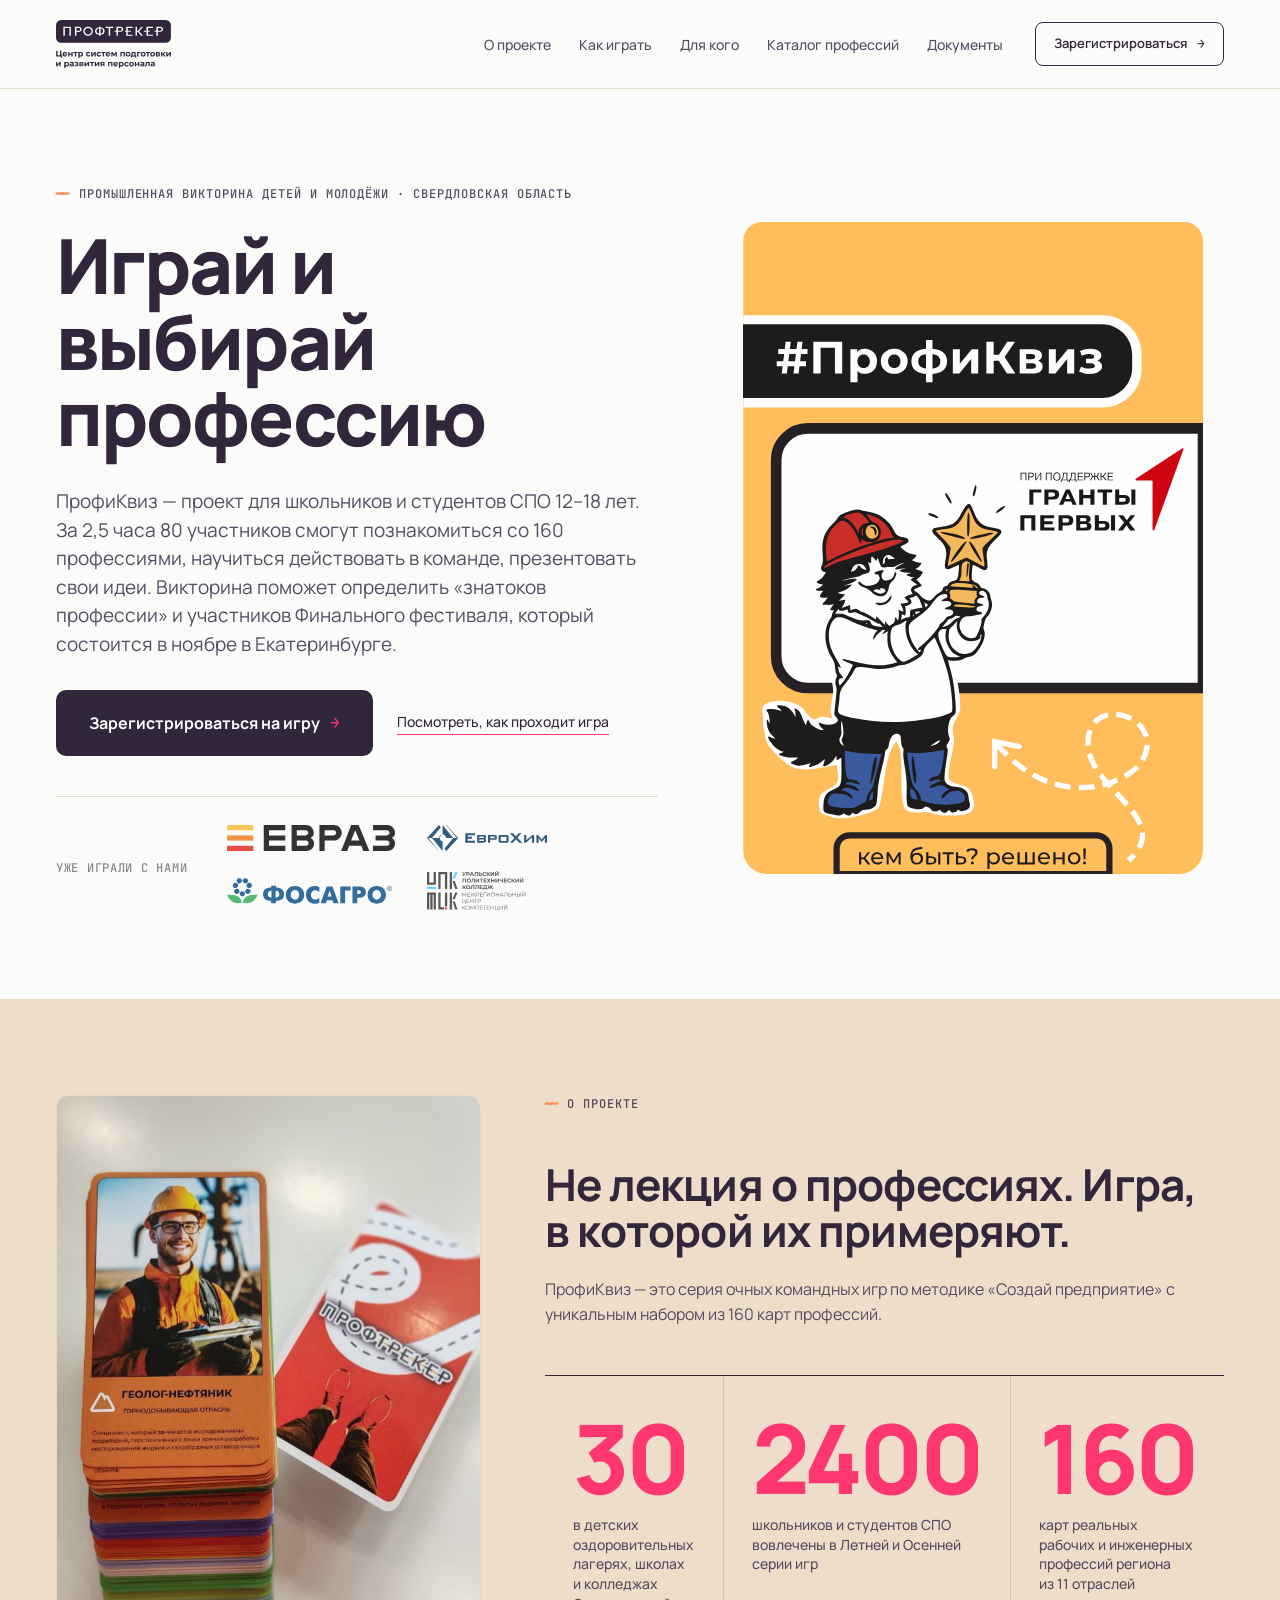
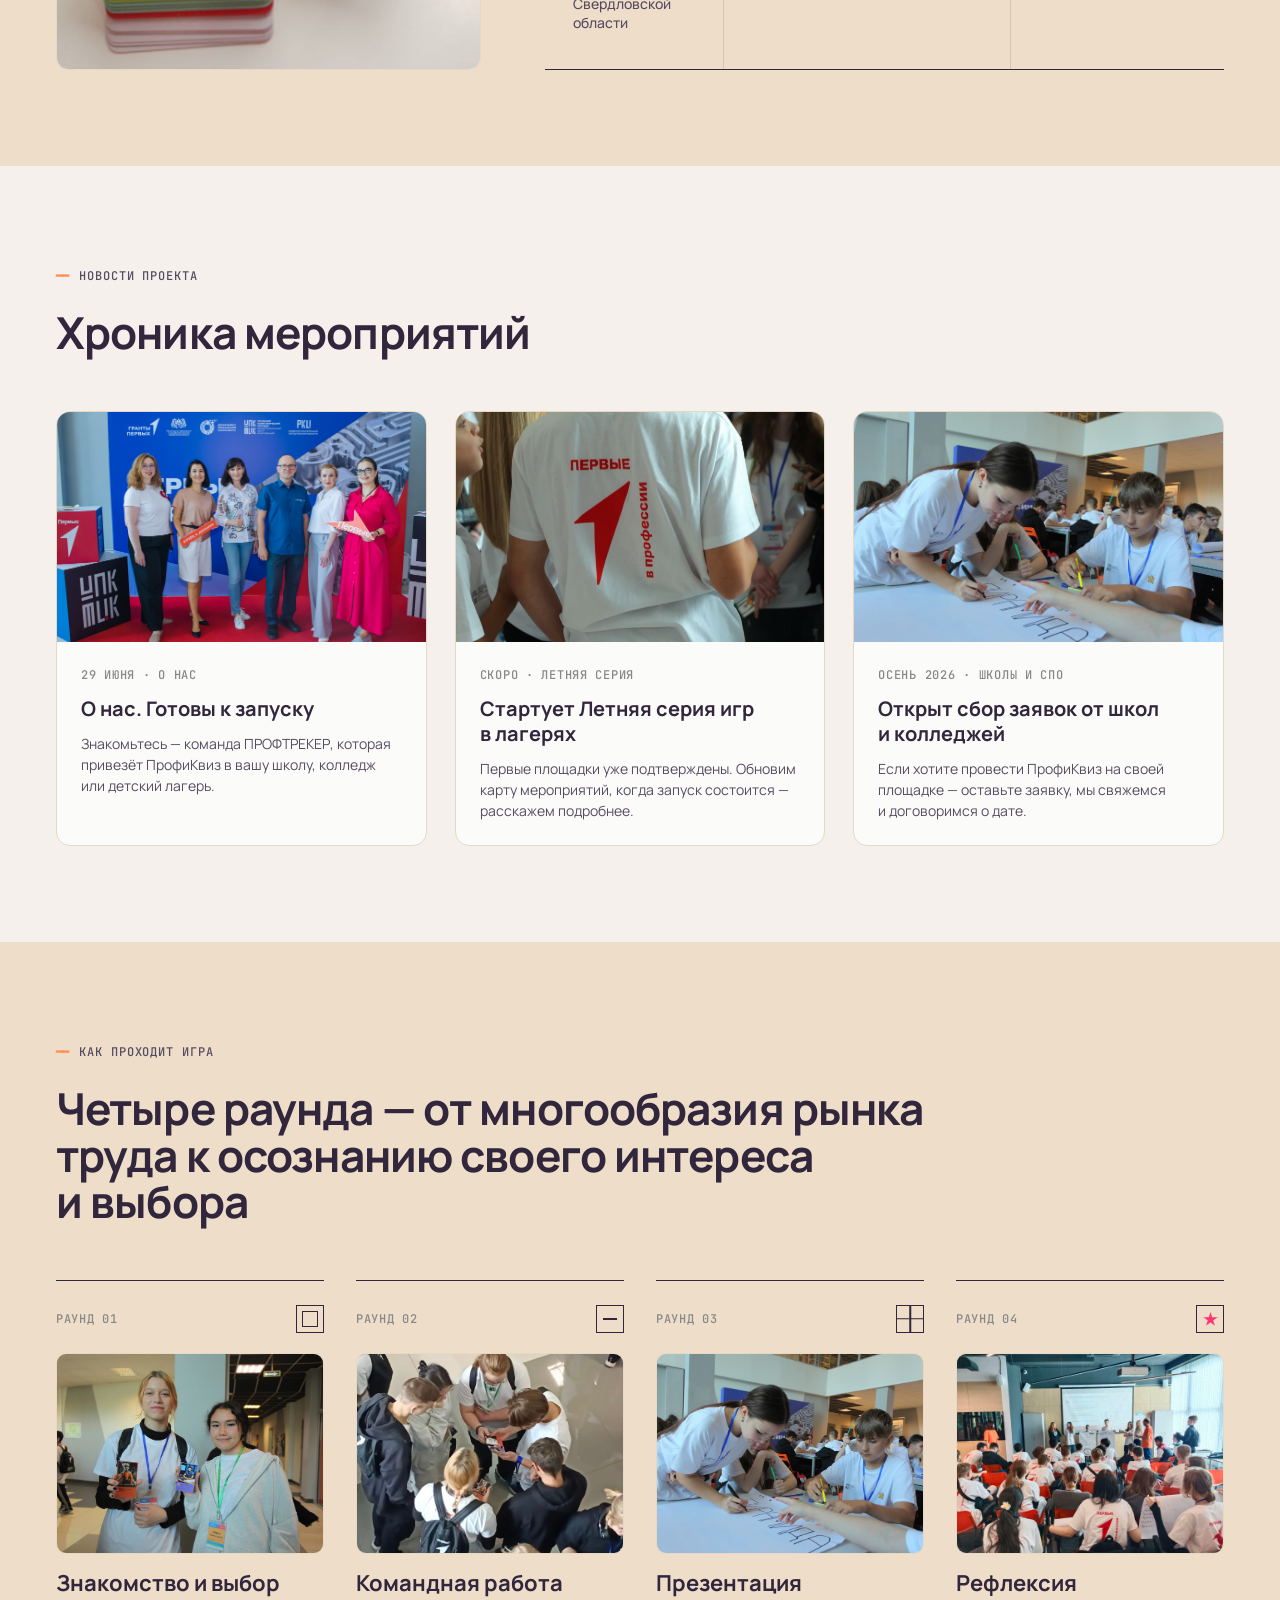
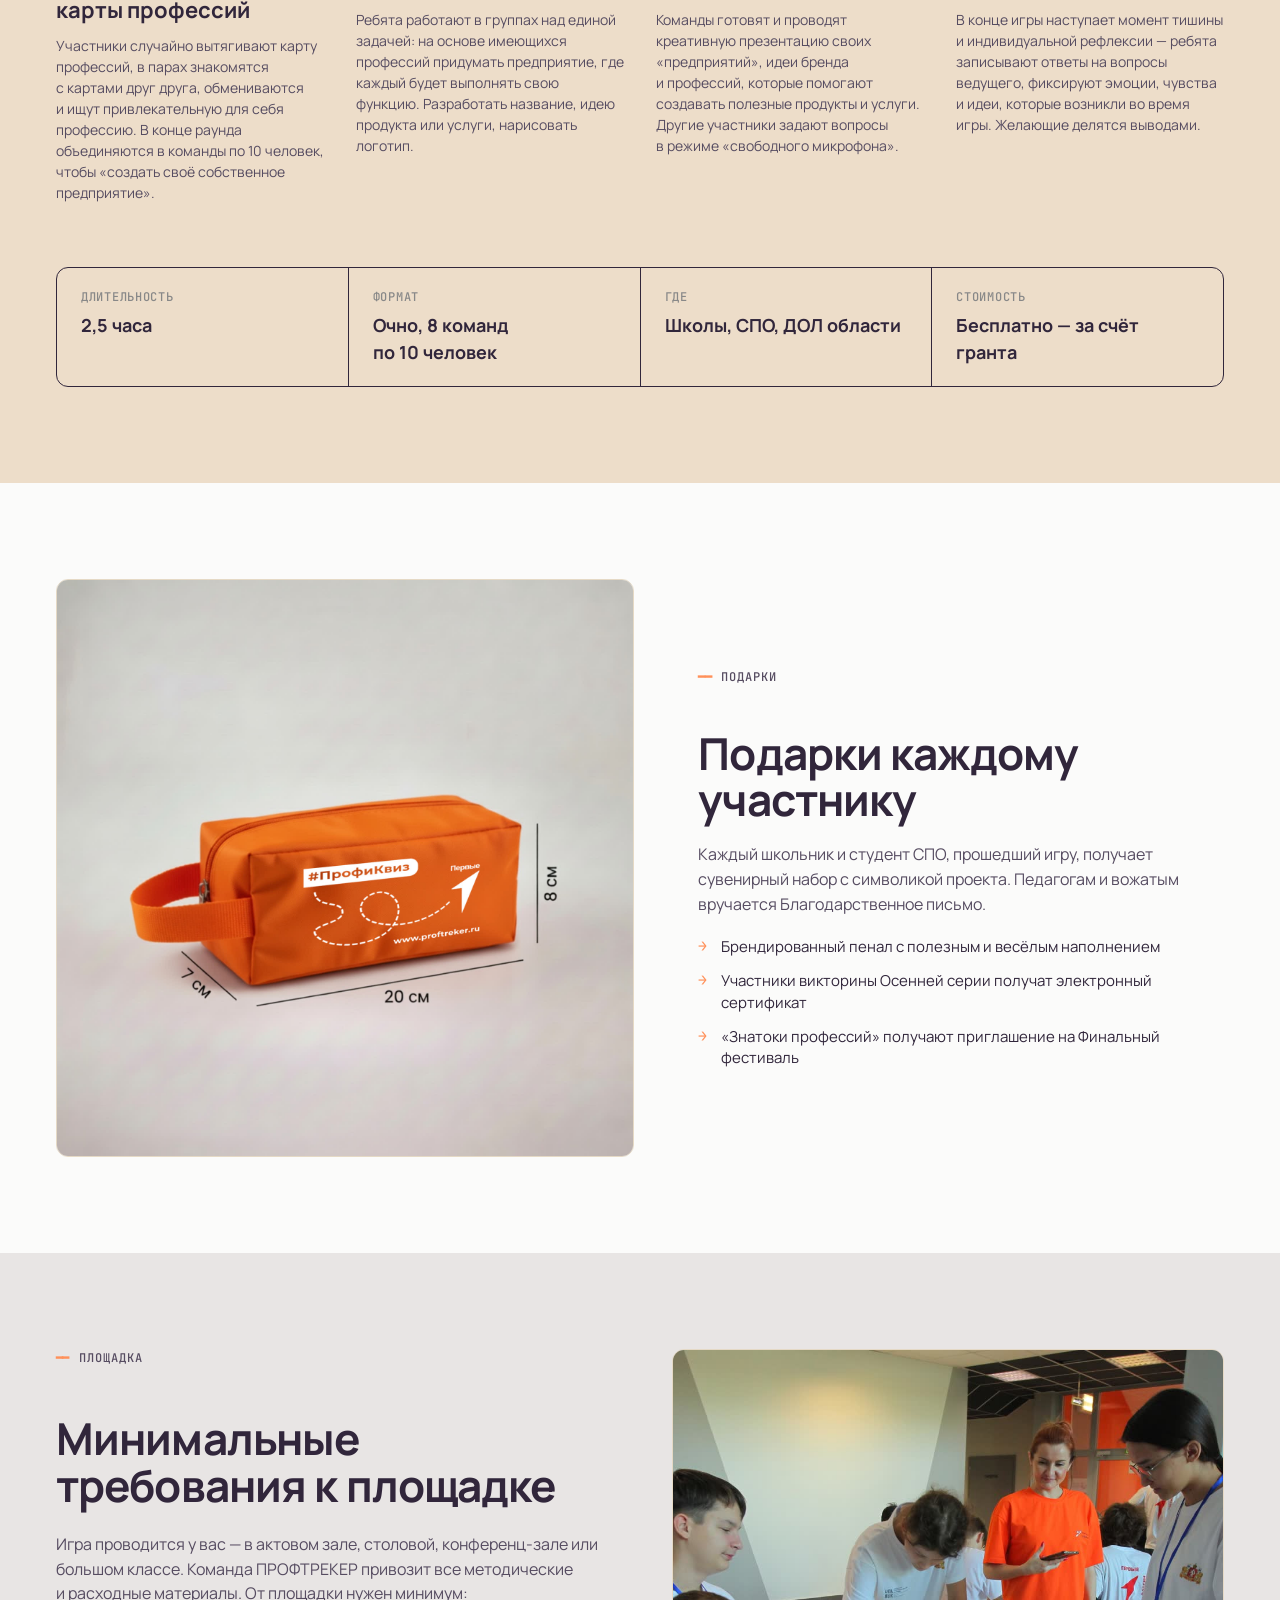
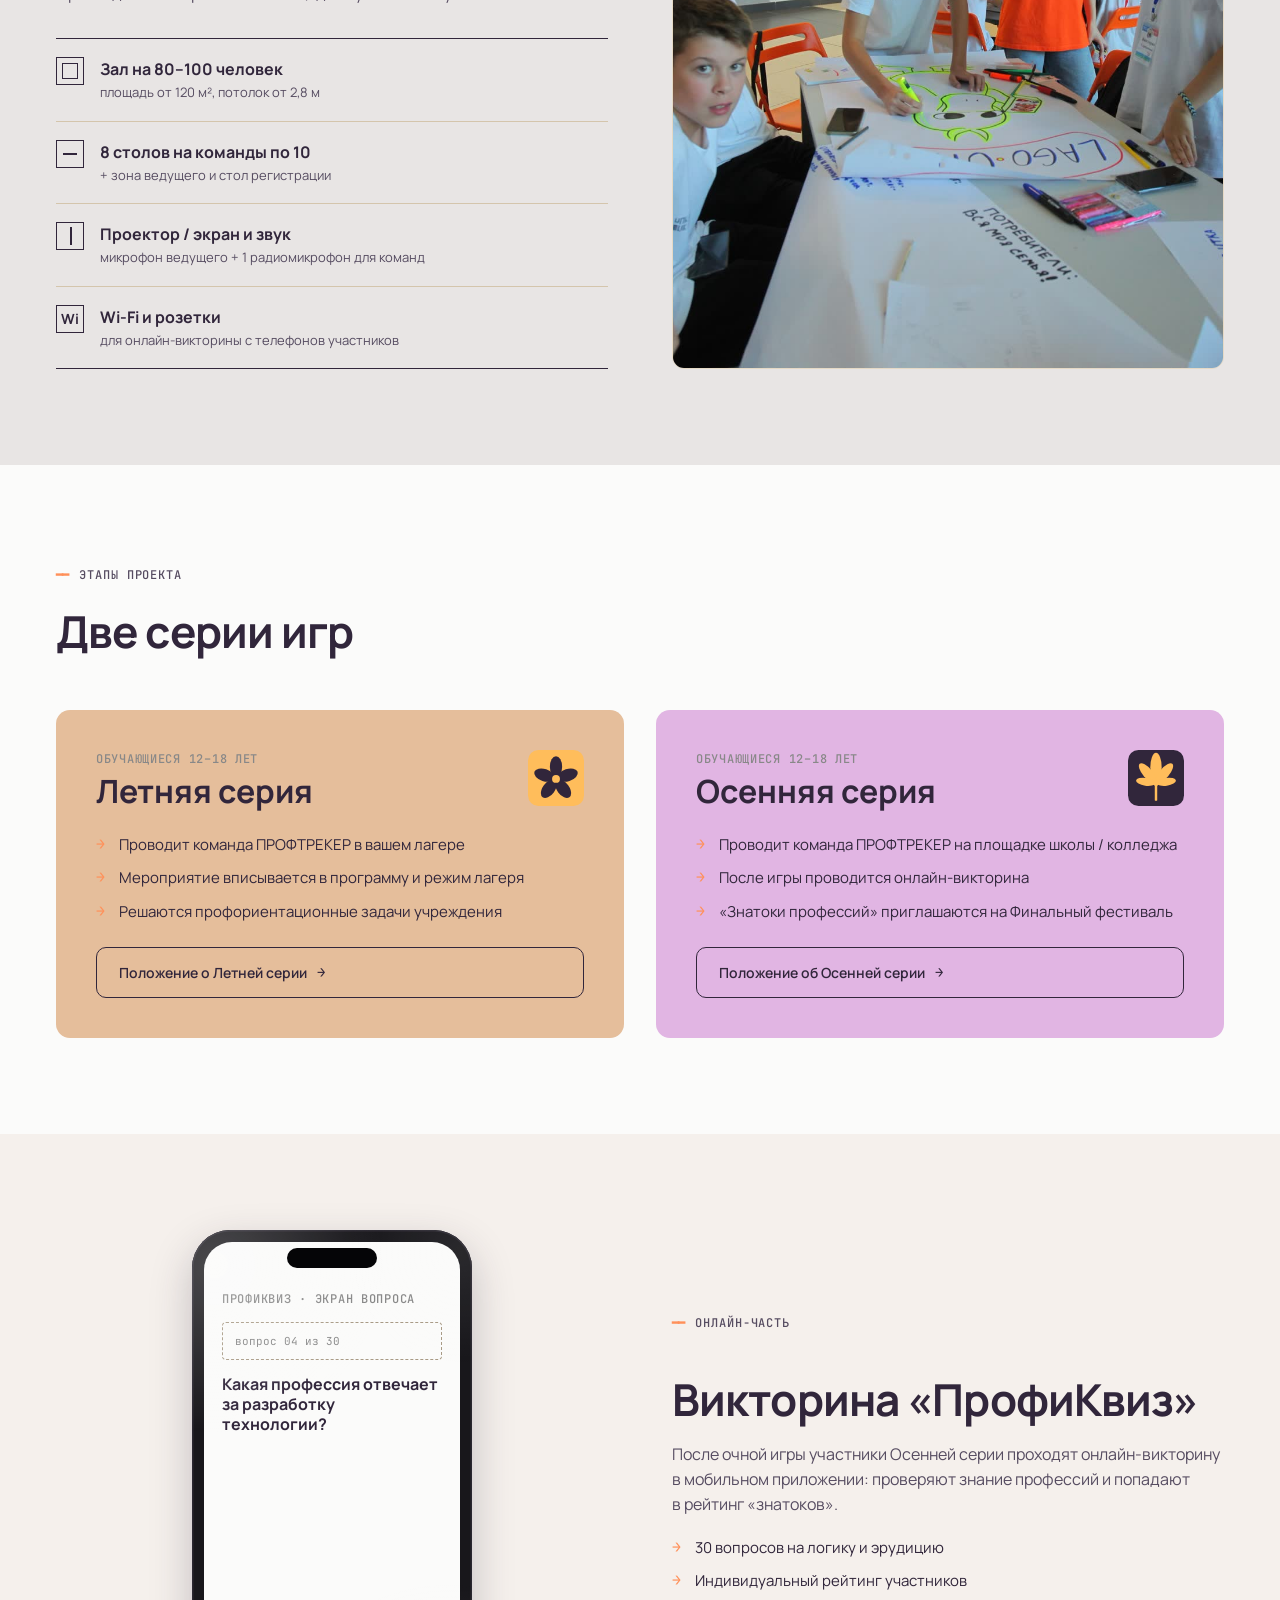
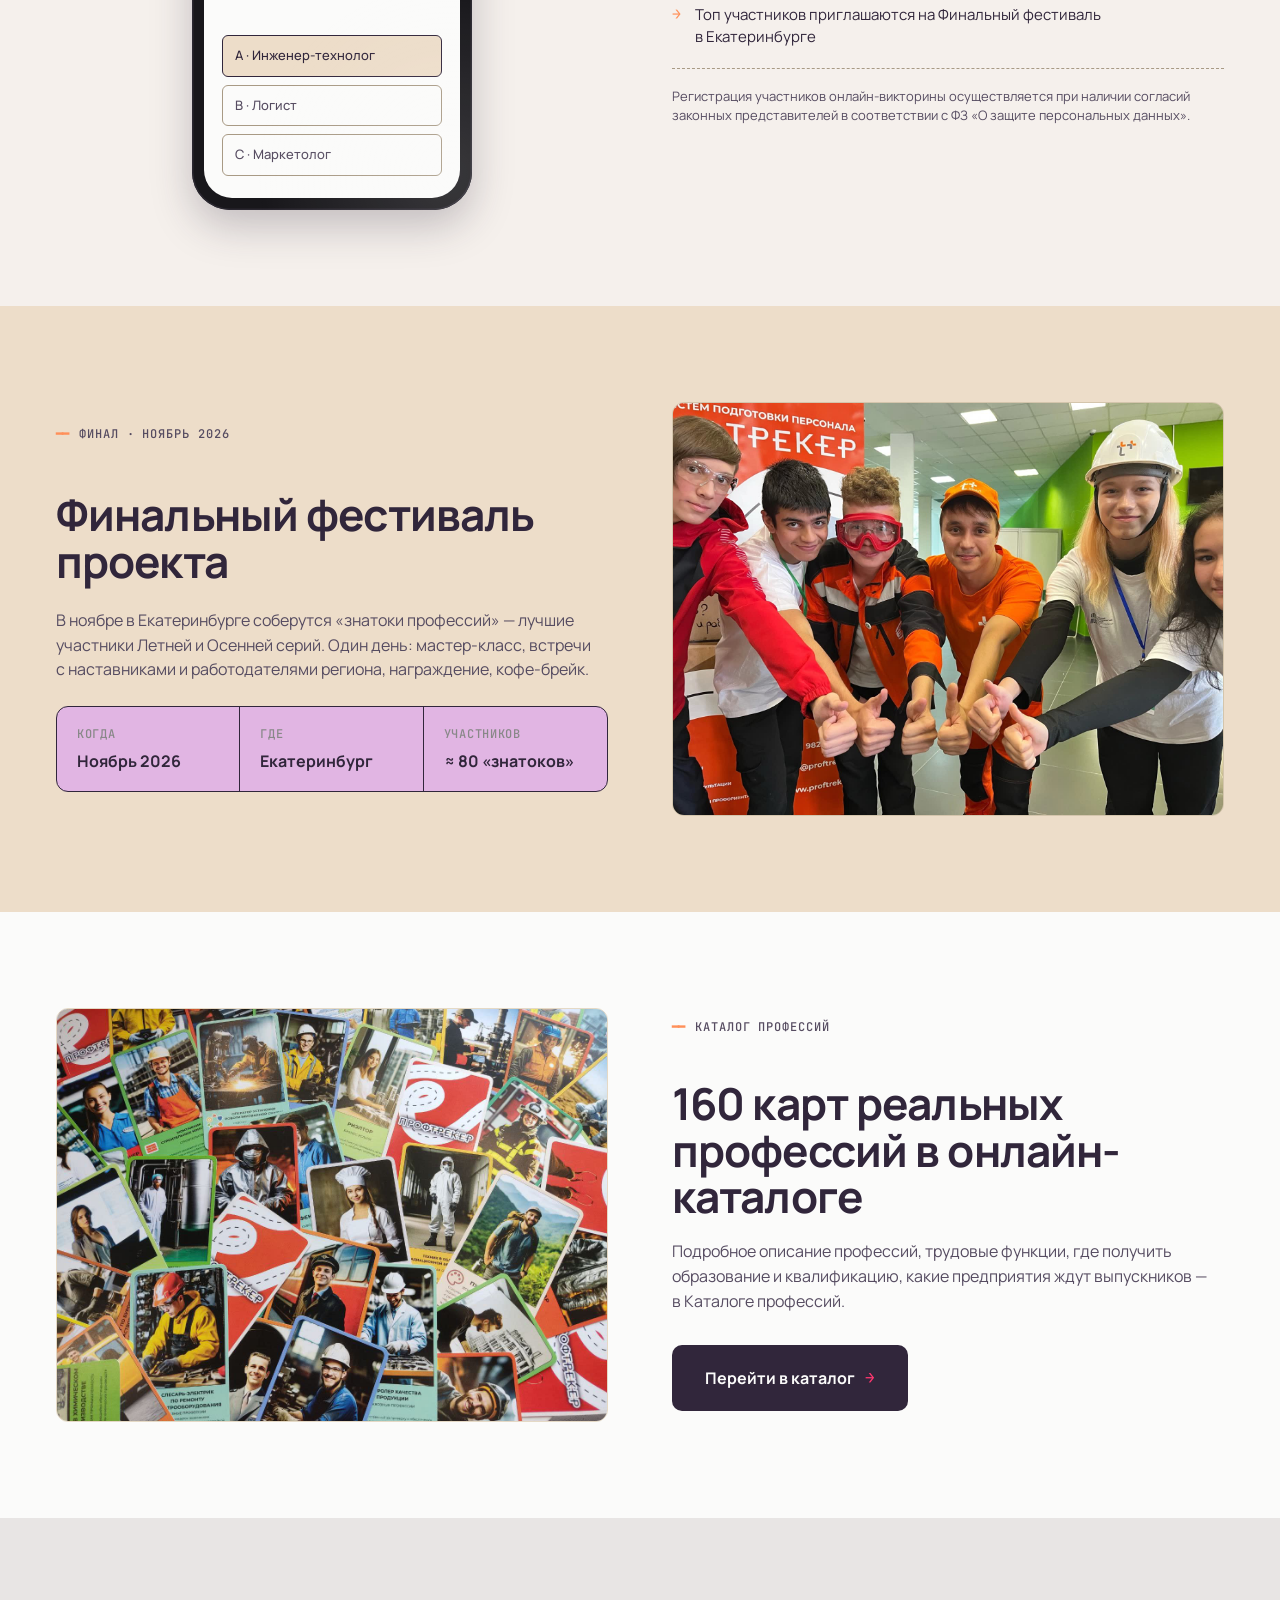
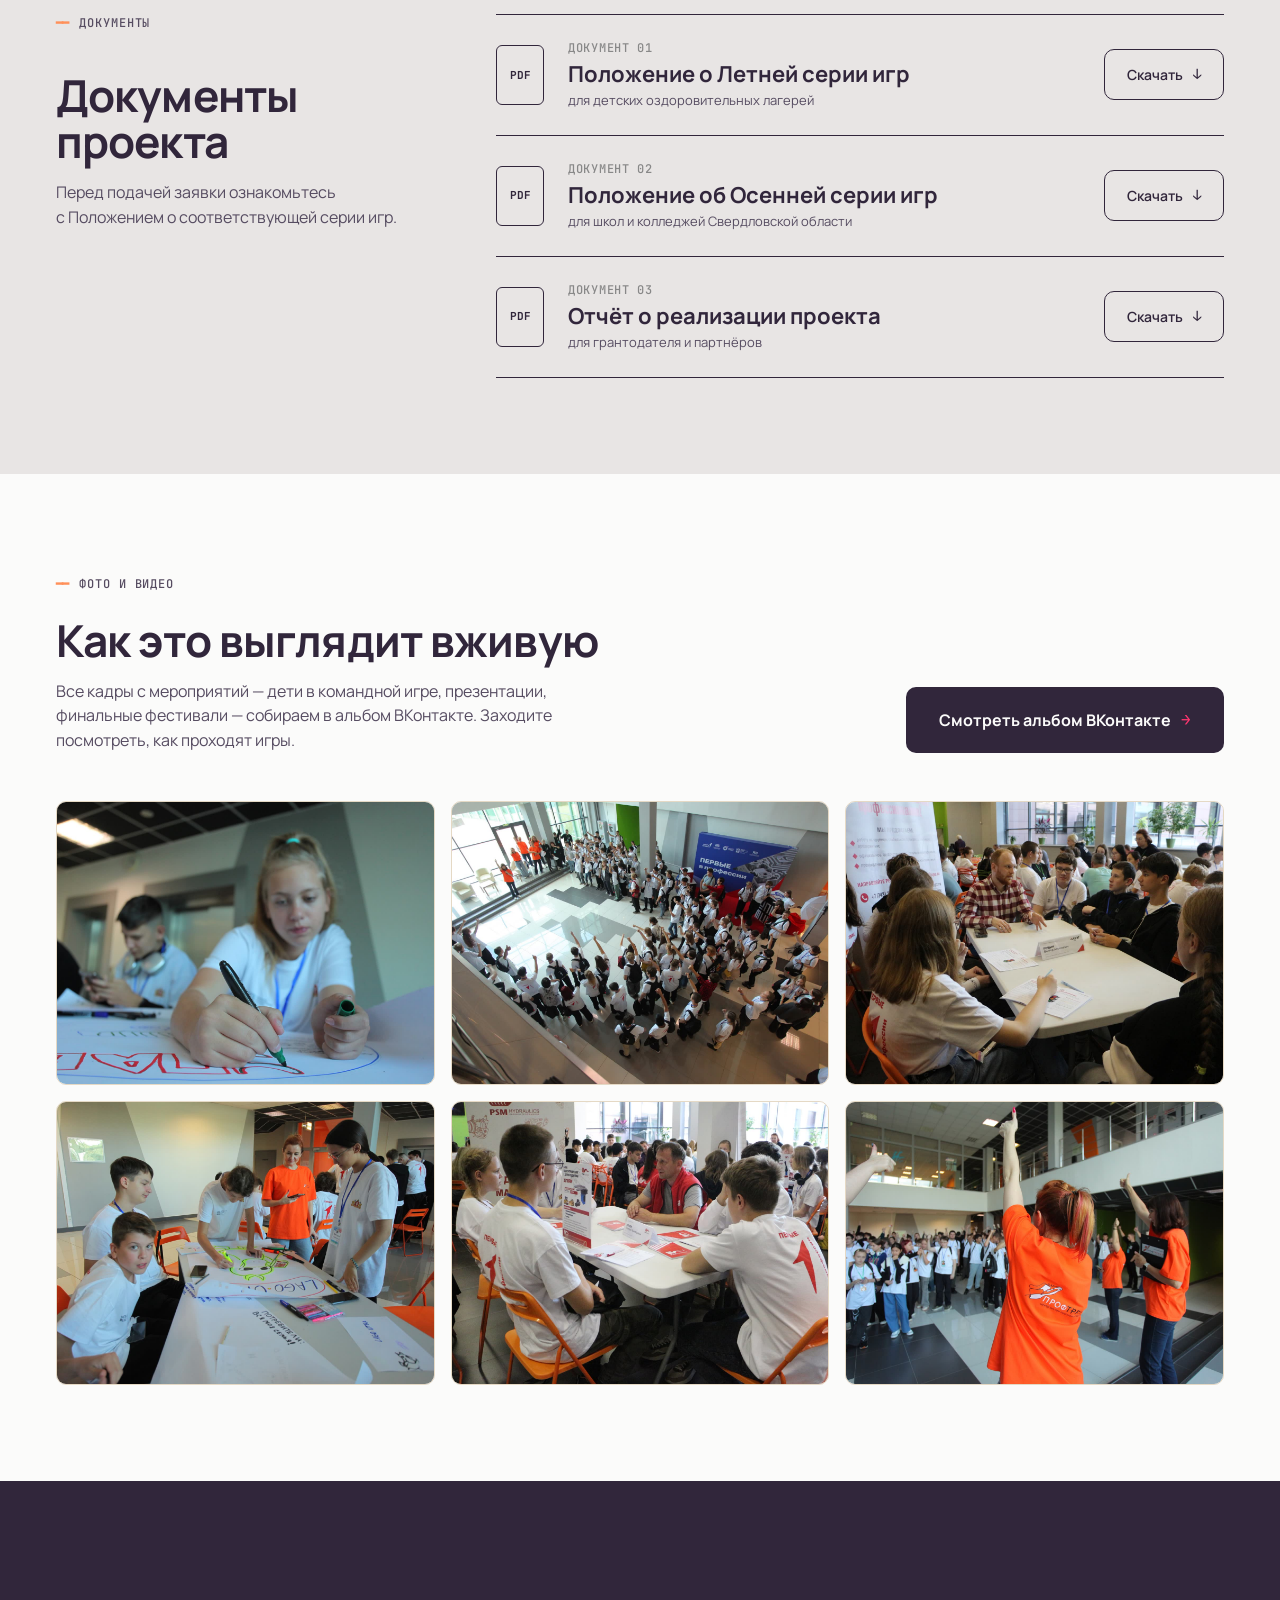
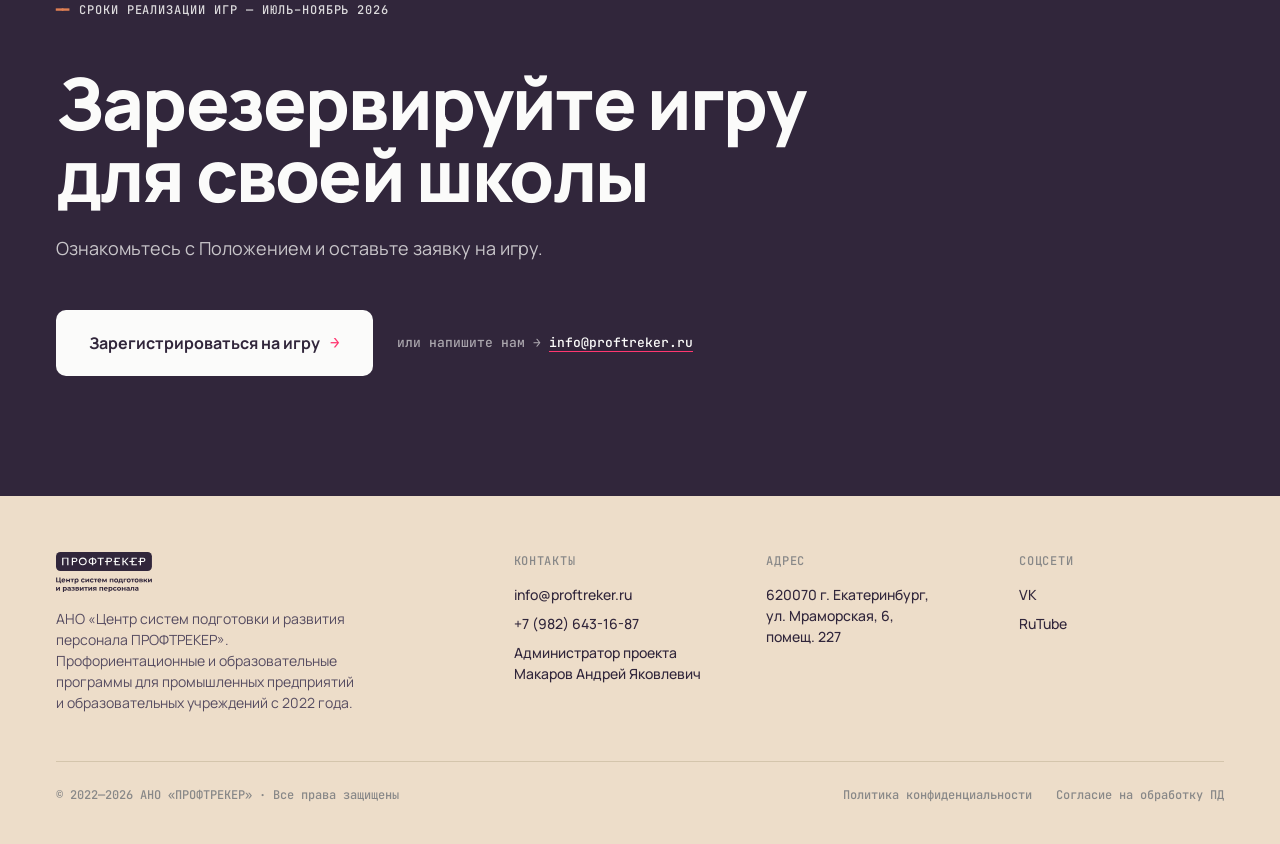
==== commit b4730c49: "Серии, hero-лого партнёров, каталог: финальная доводка - Карточки серий: SVG-иконки в стиле фавикона" ====
--- a/index.html
+++ b/index.html
@@ -88,12 +88,10 @@
           <div class="pq-hero__social-proof">
             <div class="pq-mono-label">Уже играли с нами</div>
             <div class="pq-hero__logos">
-              <!-- TODO: заменить на реальные логотипы организаций -->
-              <div class="pq-logo-placeholder">логотип 01</div>
-              <div class="pq-logo-placeholder">логотип 02</div>
-              <div class="pq-logo-placeholder">логотип 03</div>
-              <div class="pq-logo-placeholder">логотип 04</div>
-              <div class="pq-logo-placeholder">логотип 05</div>
+              <img src="images/Logo_Evraz.svg" alt="ЕВРАЗ" class="pq-hero__logo">
+              <img src="images/Logo_Eurohim.svg" alt="ЕвроХим" class="pq-hero__logo">
+              <img src="images/Logo_FosArgro.svg" alt="ФосАгро" class="pq-hero__logo">
+              <img src="images/Logo_UPK.svg" alt="Уральский политехнический колледж" class="pq-hero__logo pq-hero__logo--tall">
             </div>
           </div>
         </div>
@@ -383,7 +381,17 @@
                 <div class="pq-mono-label">Обучающиеся 12–18 лет</div>
                 <h3 class="pq-series-card__title">Летняя серия</h3>
               </div>
-              <div class="pq-square-icon pq-square-icon--big pq-square-icon--house" aria-hidden="true"></div>
+              <svg class="pq-series-card__icon" viewBox="0 0 64 64" aria-hidden="true">
+                <rect width="64" height="64" rx="12" fill="#FFBD5B"/>
+                <g transform="translate(32 33)" fill="#31263B">
+                  <ellipse cx="0" cy="-14" rx="7" ry="12"/>
+                  <g transform="rotate(72)"><ellipse cx="0" cy="-14" rx="7" ry="12"/></g>
+                  <g transform="rotate(144)"><ellipse cx="0" cy="-14" rx="7" ry="12"/></g>
+                  <g transform="rotate(216)"><ellipse cx="0" cy="-14" rx="7" ry="12"/></g>
+                  <g transform="rotate(288)"><ellipse cx="0" cy="-14" rx="7" ry="12"/></g>
+                </g>
+                <circle cx="32" cy="33" r="4.5" fill="#FFBD5B"/>
+              </svg>
             </div>
             <ul class="pq-arrow-list">
               <li><span class="pq-arrow-list__arrow" aria-hidden="true">→</span><span>Проводит команда ПРОФТРЕКЕР в&nbsp;вашем лагере</span></li>
@@ -402,7 +410,18 @@
                 <div class="pq-mono-label">Обучающиеся 12–18 лет</div>
                 <h3 class="pq-series-card__title">Осенняя серия</h3>
               </div>
-              <div class="pq-square-icon pq-square-icon--big pq-square-icon--school" aria-hidden="true"></div>
+              <svg class="pq-series-card__icon" viewBox="0 0 64 64" aria-hidden="true">
+                <rect width="64" height="64" rx="12" fill="#31263B"/>
+                <g transform="translate(32 38)" fill="#FFBD5B">
+                  <rect x="-1.4" y="0" width="2.8" height="20" rx="1"/>
+                  <ellipse cx="0" cy="-18" rx="6.5" ry="17"/>
+                  <g transform="rotate(40)"><ellipse cx="0" cy="-15" rx="5.5" ry="14"/></g>
+                  <g transform="rotate(-40)"><ellipse cx="0" cy="-15" rx="5.5" ry="14"/></g>
+                  <g transform="rotate(82)"><ellipse cx="0" cy="-12" rx="4.5" ry="11"/></g>
+                  <g transform="rotate(-82)"><ellipse cx="0" cy="-12" rx="4.5" ry="11"/></g>
+                  <circle cx="0" cy="0" r="3"/>
+                </g>
+              </svg>
             </div>
             <ul class="pq-arrow-list">
               <li><span class="pq-arrow-list__arrow" aria-hidden="true">→</span><span>Проводит команда ПРОФТРЕКЕР на&nbsp;площадке школы&nbsp;/ колледжа</span></li>
@@ -507,7 +526,7 @@
             <span class="pq-section-label__dash" aria-hidden="true">━━</span>
             <span>Каталог профессий</span>
           </div>
-          <h2 class="pq-h2">160 карт реальных профессий региона</h2>
+          <h2 class="pq-h2">160 карт реальных профессий в&nbsp;онлайн-каталоге</h2>
           <p class="pq-paragraph">
             Подробное описание профессий, трудовые функции, где получить образование
             и&nbsp;квалификацию, какие предприятия ждут выпускников — в&nbsp;Каталоге
--- a/css/style.css
+++ b/css/style.css
@@ -268,21 +268,6 @@
   font-weight: 700;
   font-size: 14px;
   color: var(--pq-text-main);
-}
-
-.pq-square-icon--house::after {
-  content: '';
-  width: 24px;
-  height: 18px;
-  border: 1.5px solid var(--pq-text-main);
-  border-bottom: none;
-}
-.pq-square-icon--school::after {
-  content: '';
-  width: 24px;
-  height: 22px;
-  border: 1.5px solid var(--pq-text-main);
-  border-top-width: 6px;
 }
 
 /* ═════════════════════════════════════════════════════════ */
@@ -424,9 +409,10 @@
   display: grid;
   grid-template-columns: minmax(0, 1.2fr) minmax(0, 1fr);
   gap: 64px;
-  align-items: start;
+  align-items: stretch;
 }
 .pq-hero__content { display: flex; flex-direction: column; }
+.pq-hero__social-proof { margin-top: auto; }
 .pq-hero__title {
   font-family: var(--pq-font-main);
   font-weight: 800;
@@ -444,13 +430,13 @@
   line-height: 1.5;
   color: var(--pq-text-muted);
   max-width: 640px;
-  margin-bottom: 44px;
+  margin-bottom: 32px;
 }
 .pq-hero__ctas {
   display: flex;
   align-items: center;
   gap: 24px;
-  margin-bottom: 64px;
+  margin-bottom: 40px;
   flex-wrap: wrap;
 }
 .pq-hero__secondary-cta {
@@ -473,12 +459,23 @@
   flex-wrap: wrap;
 }
 .pq-hero__logos {
-  display: flex;
-  gap: 20px;
-  align-items: center;
+  display: grid;
+  grid-template-columns: repeat(2, max-content);
+  column-gap: 32px;
+  row-gap: 20px;
+  align-items: center;
+  justify-items: start;
   flex: 1;
-  flex-wrap: wrap;
-}
+}
+.pq-hero__logo {
+  height: 26px;
+  width: auto;
+  display: block;
+  opacity: 0.8;
+  transition: opacity 0.2s ease;
+}
+.pq-hero__logo:hover { opacity: 1; }
+.pq-hero__logo--tall { height: 40px; }
 .pq-hero__visual {
   display: flex;
   align-items: center;
@@ -756,7 +753,6 @@
 }
 .pq-series-card {
   background: var(--pq-bg-white);
-  border: 1.5px solid var(--pq-text-main);
   padding: 40px;
   border-radius: 14px;
   display: flex;
@@ -765,6 +761,11 @@
 }
 .pq-series-card--summer { background: var(--pq-bg-warm-beige); }
 .pq-series-card--autumn { background: var(--pq-bg-lilac); }
+.pq-series-card__icon {
+  width: 56px;
+  height: 56px;
+  flex-shrink: 0;
+}
 .pq-series-card__head {
   display: flex;
   justify-content: space-between;
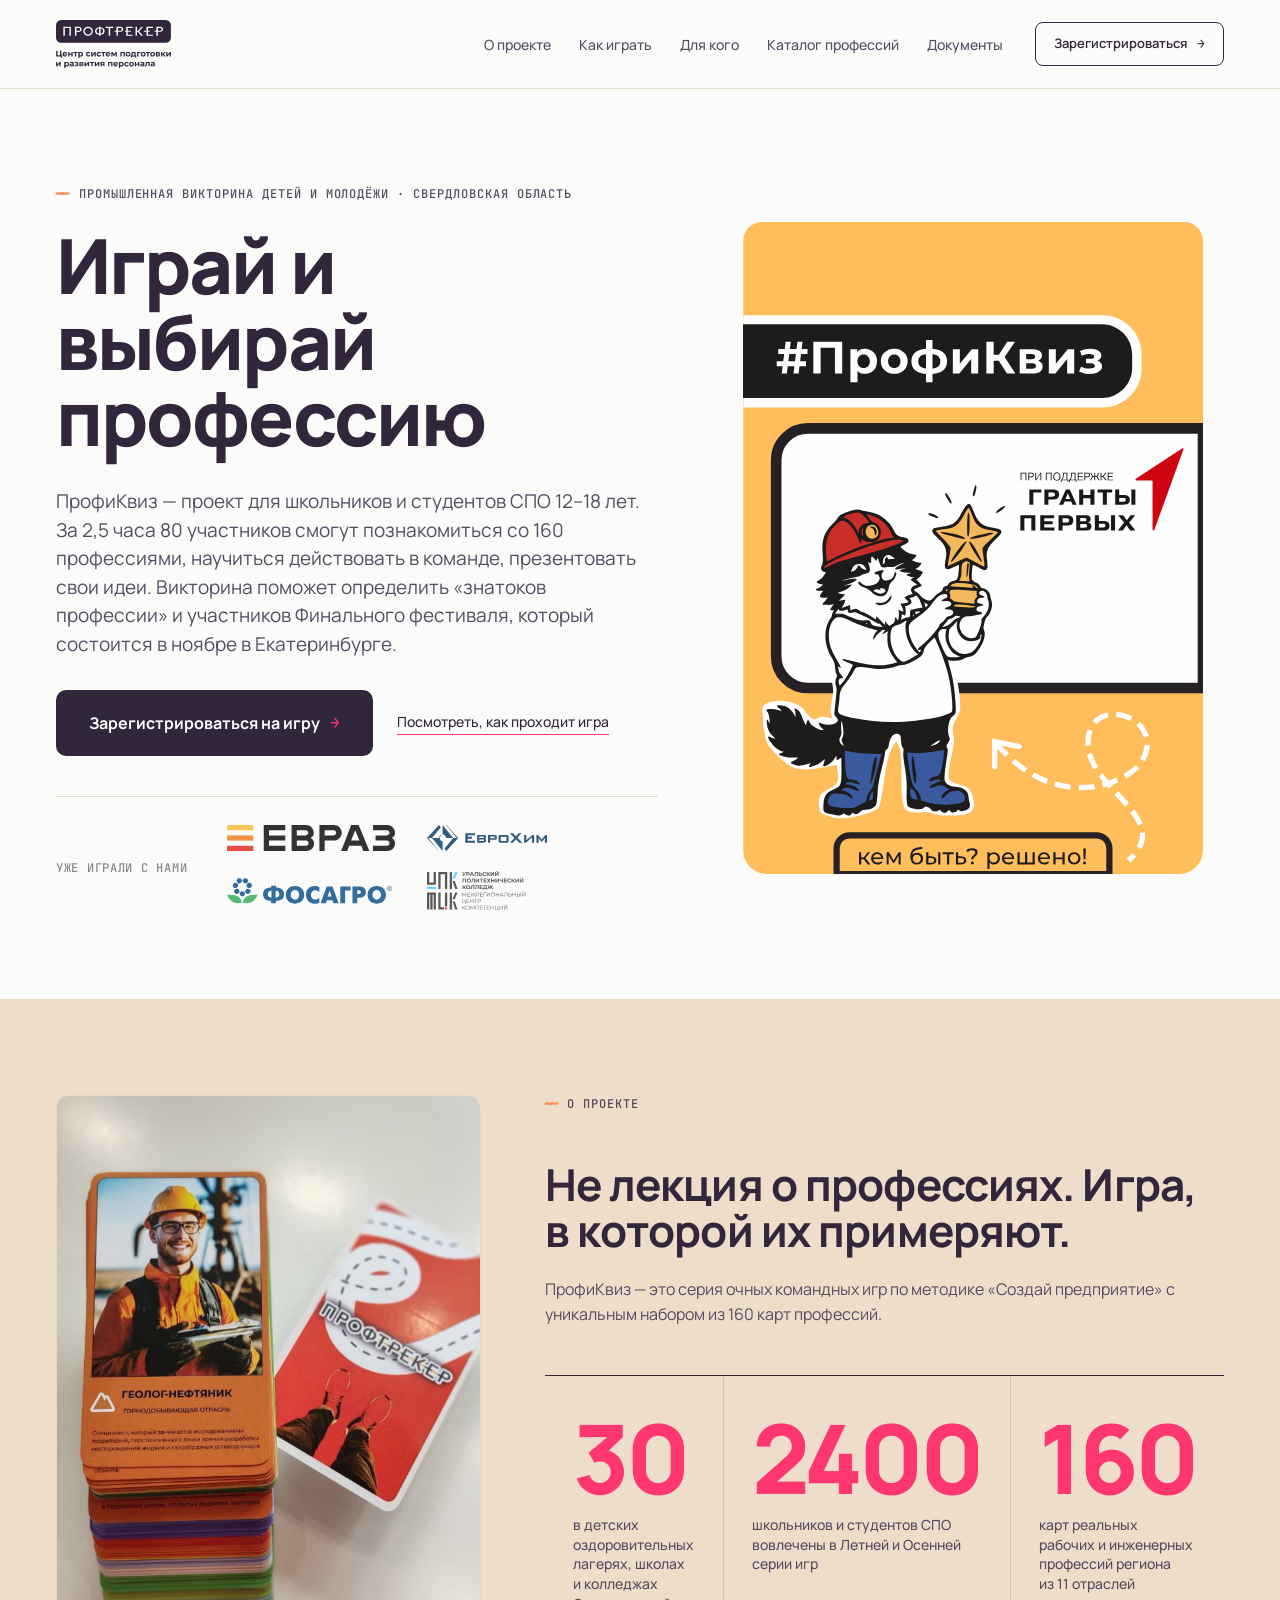
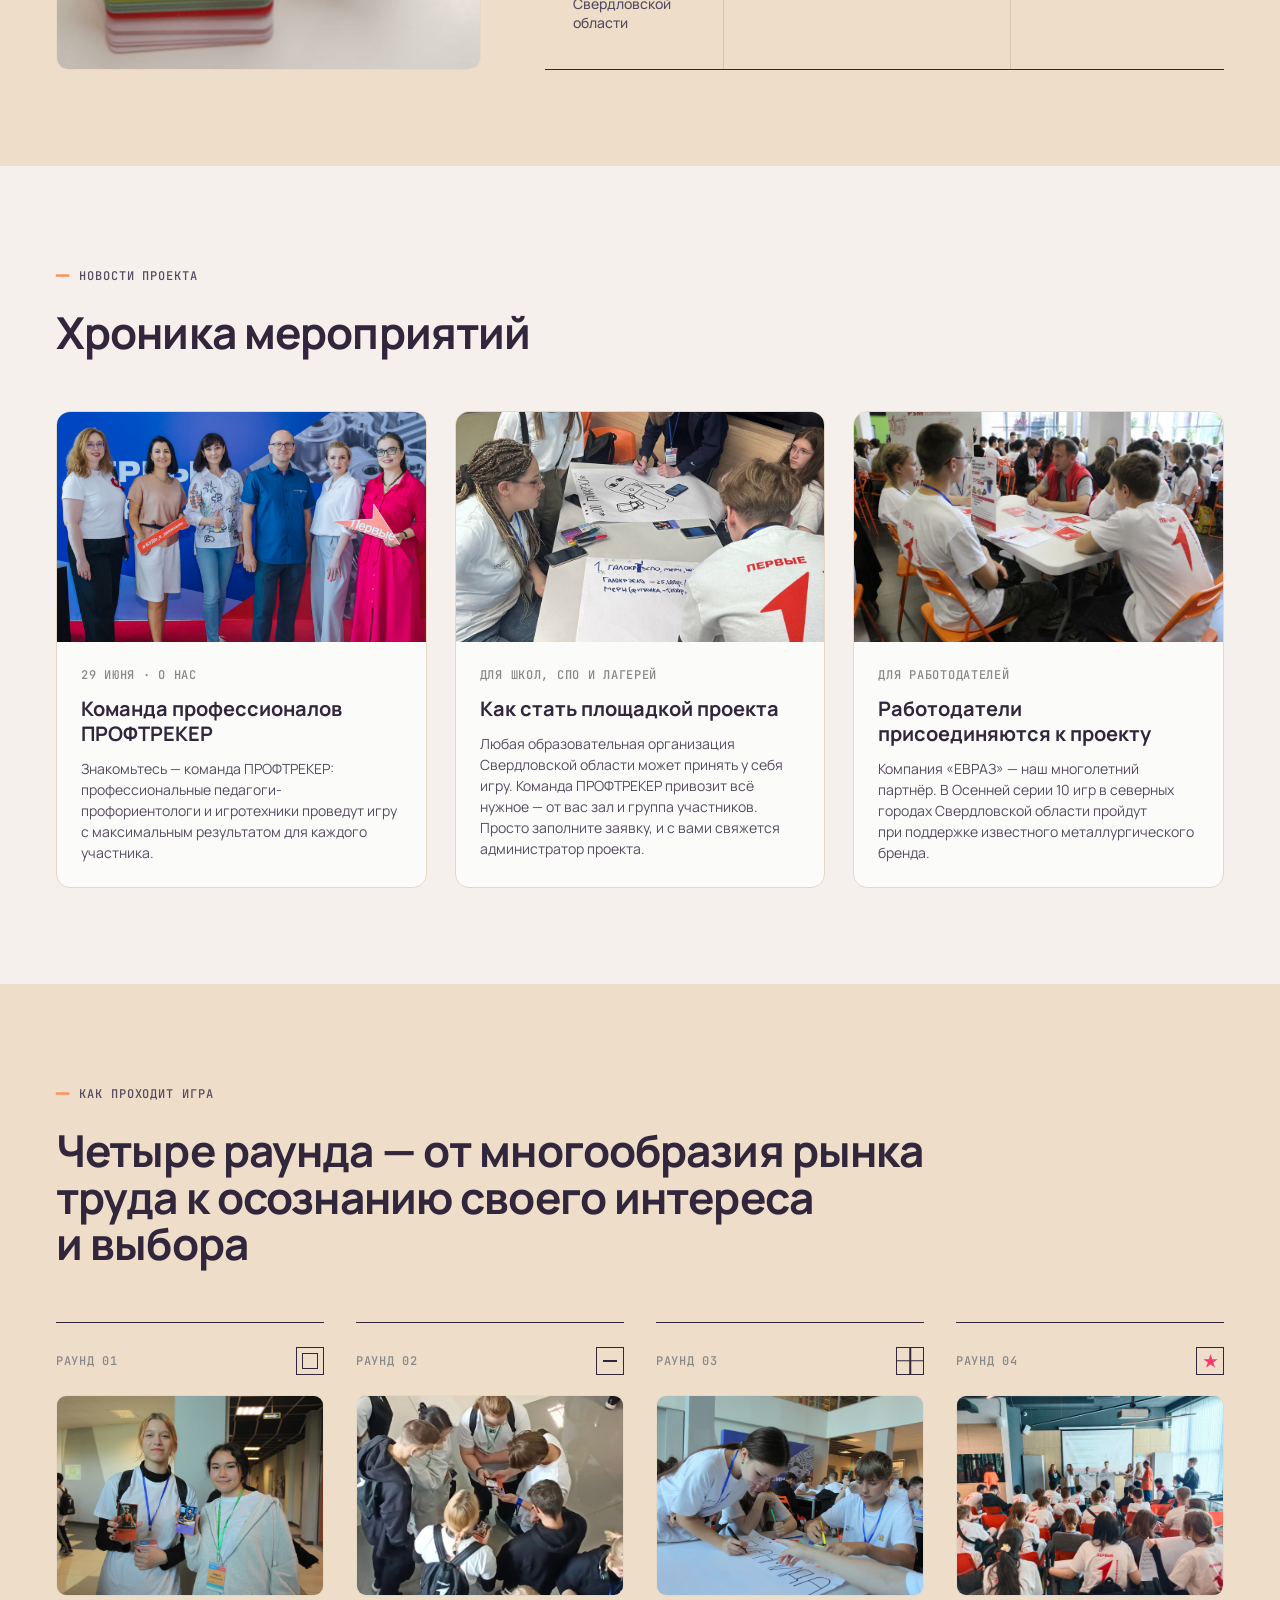
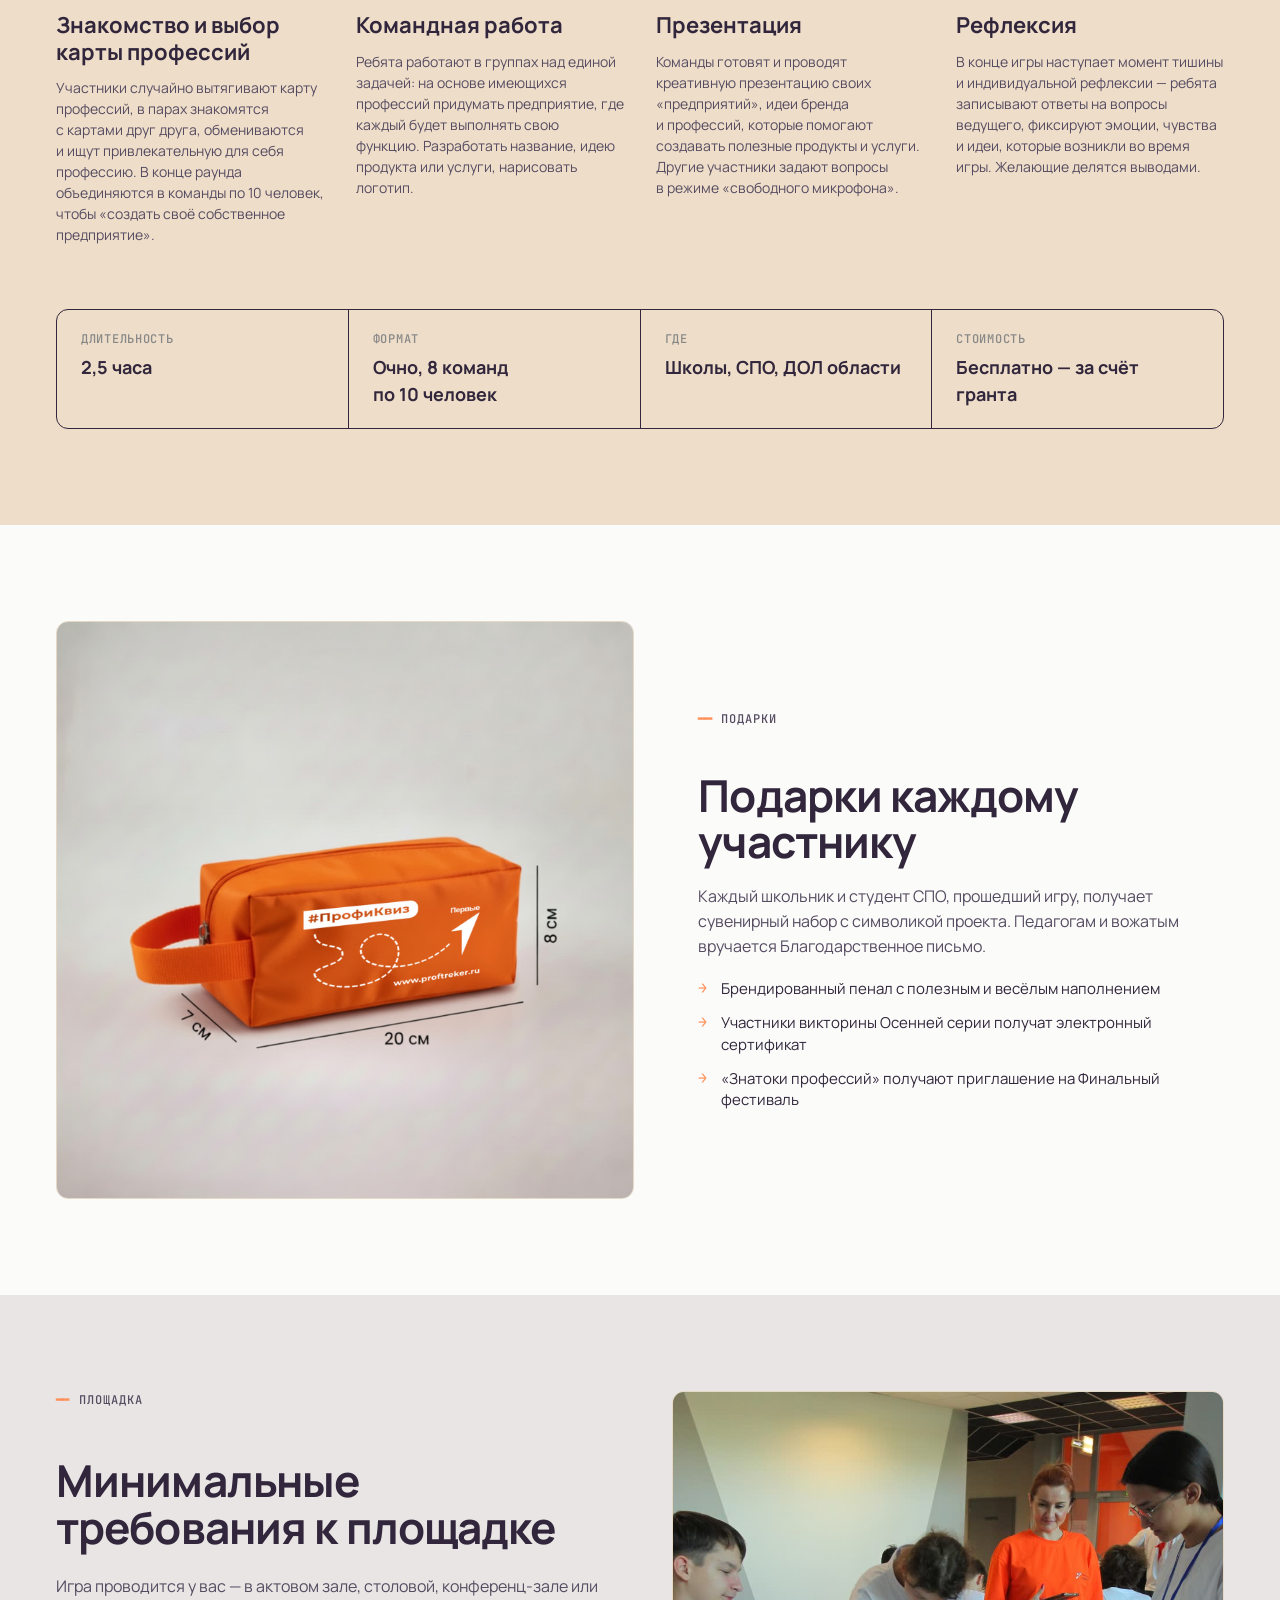
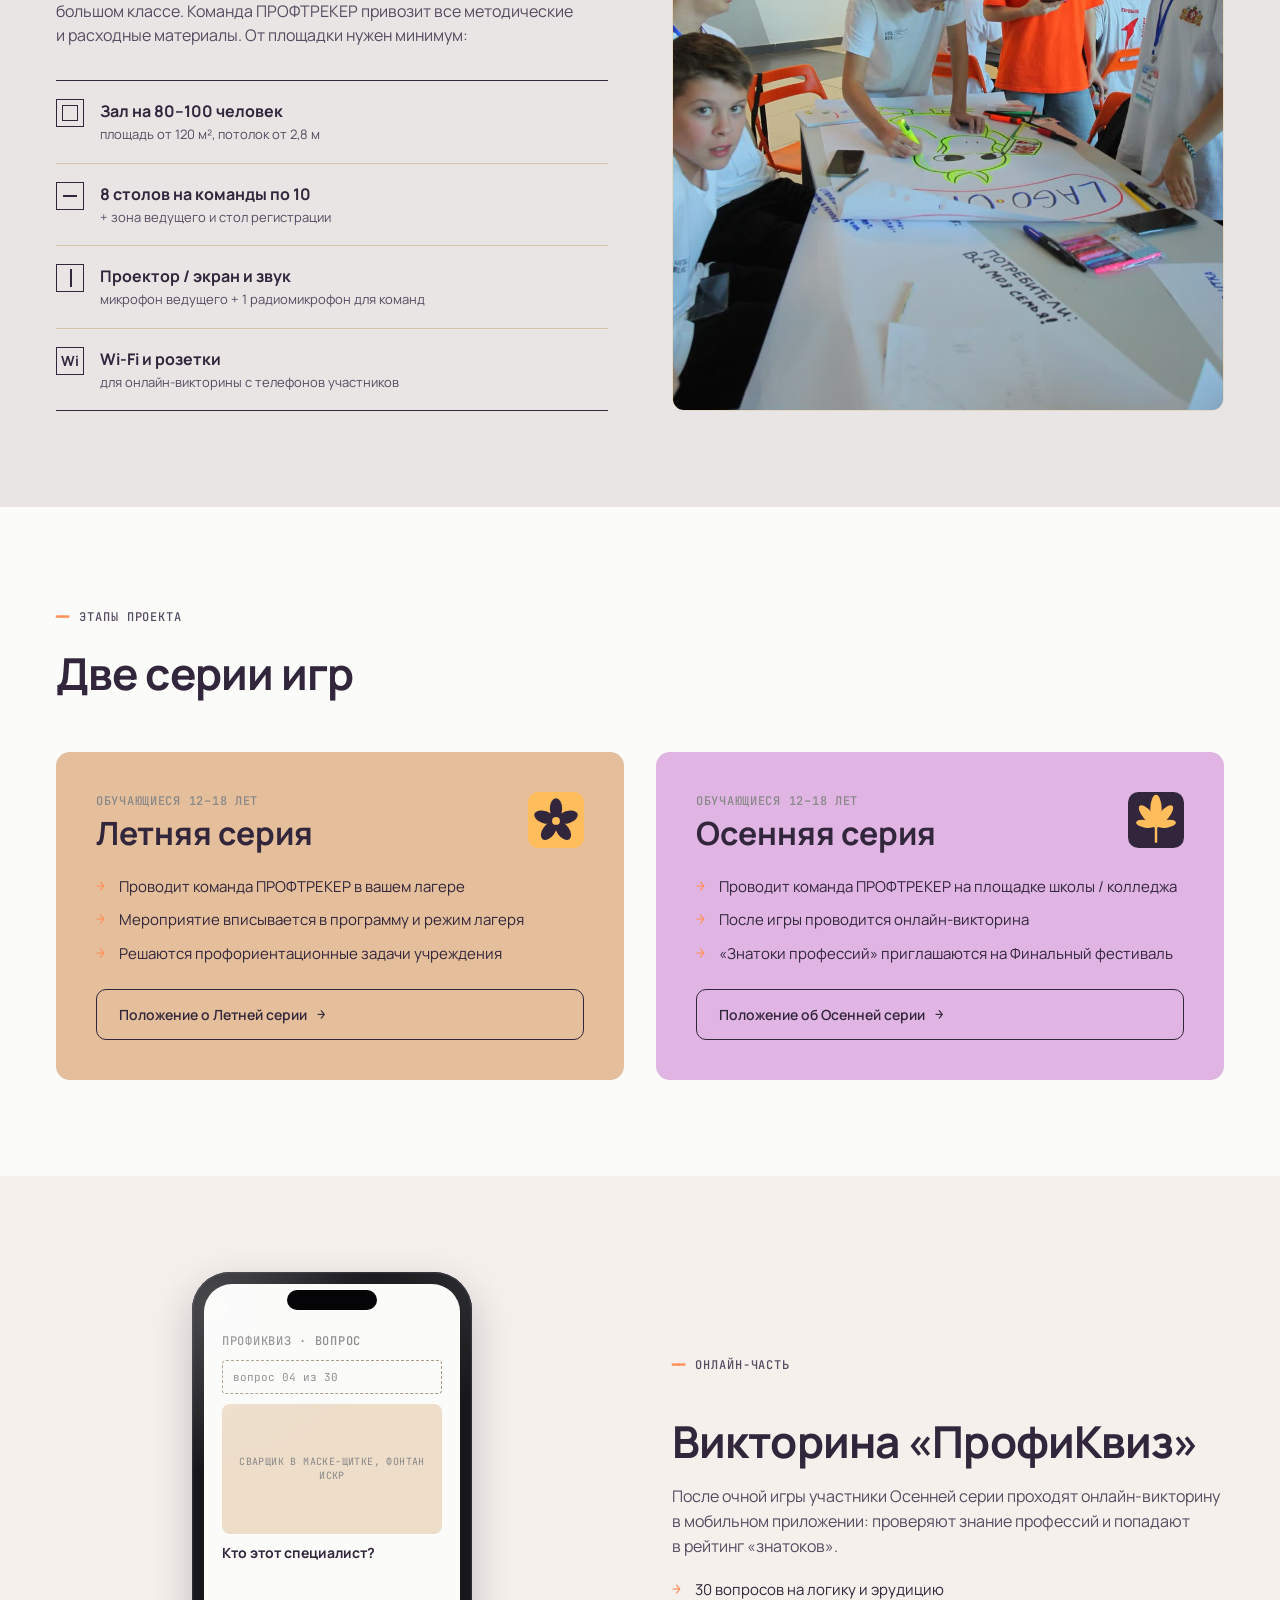
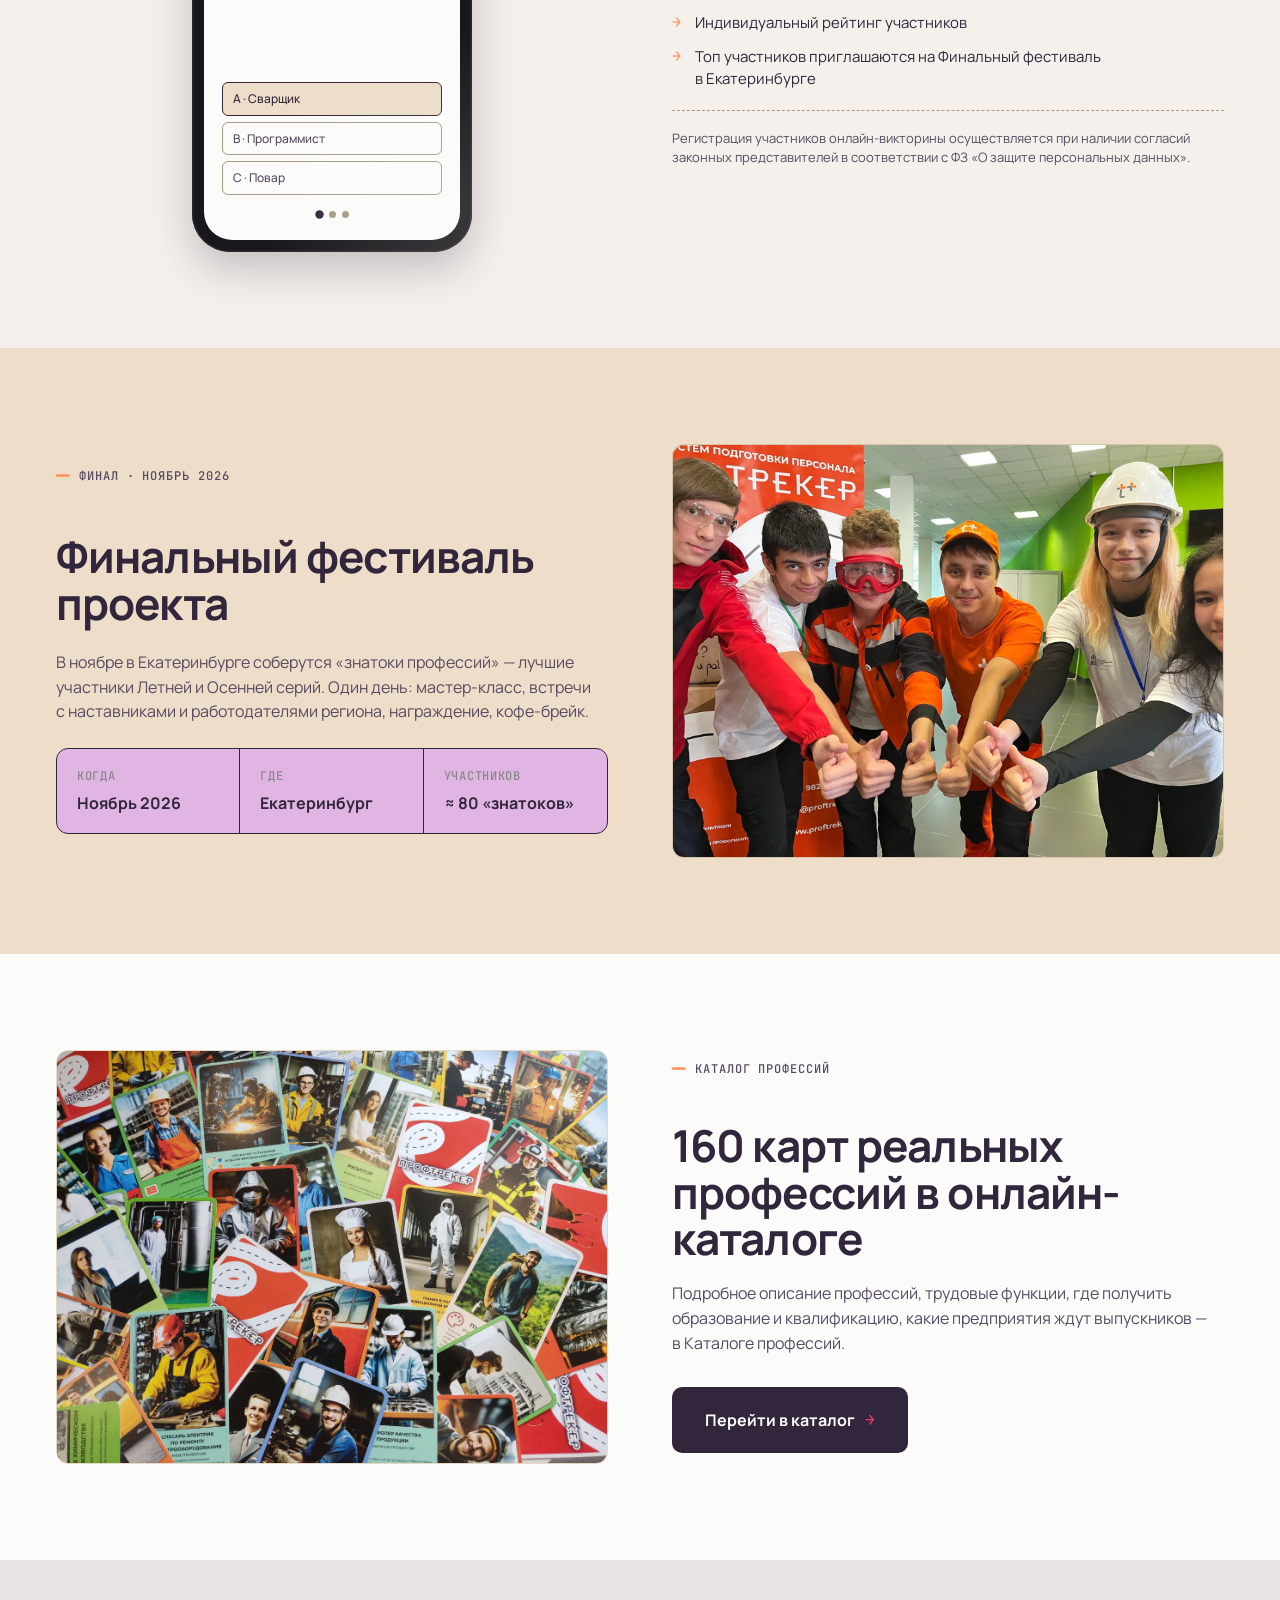
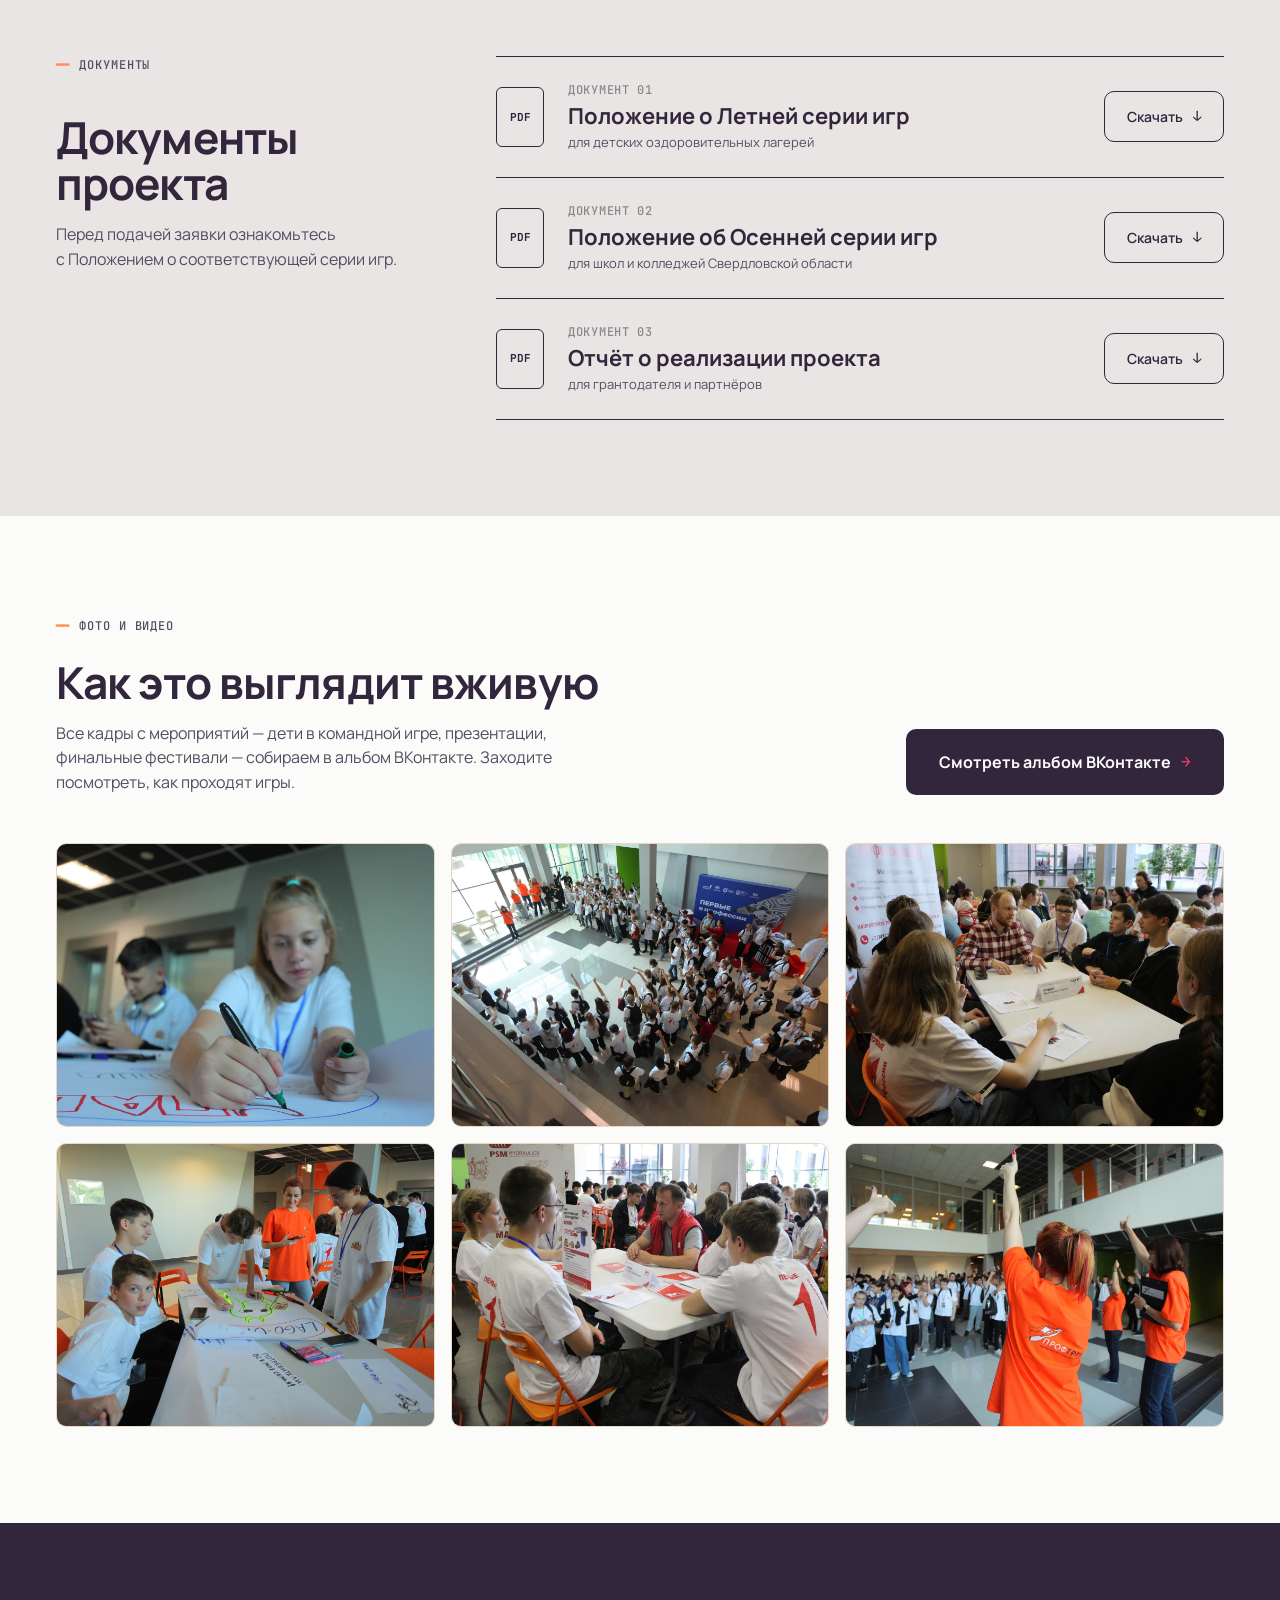
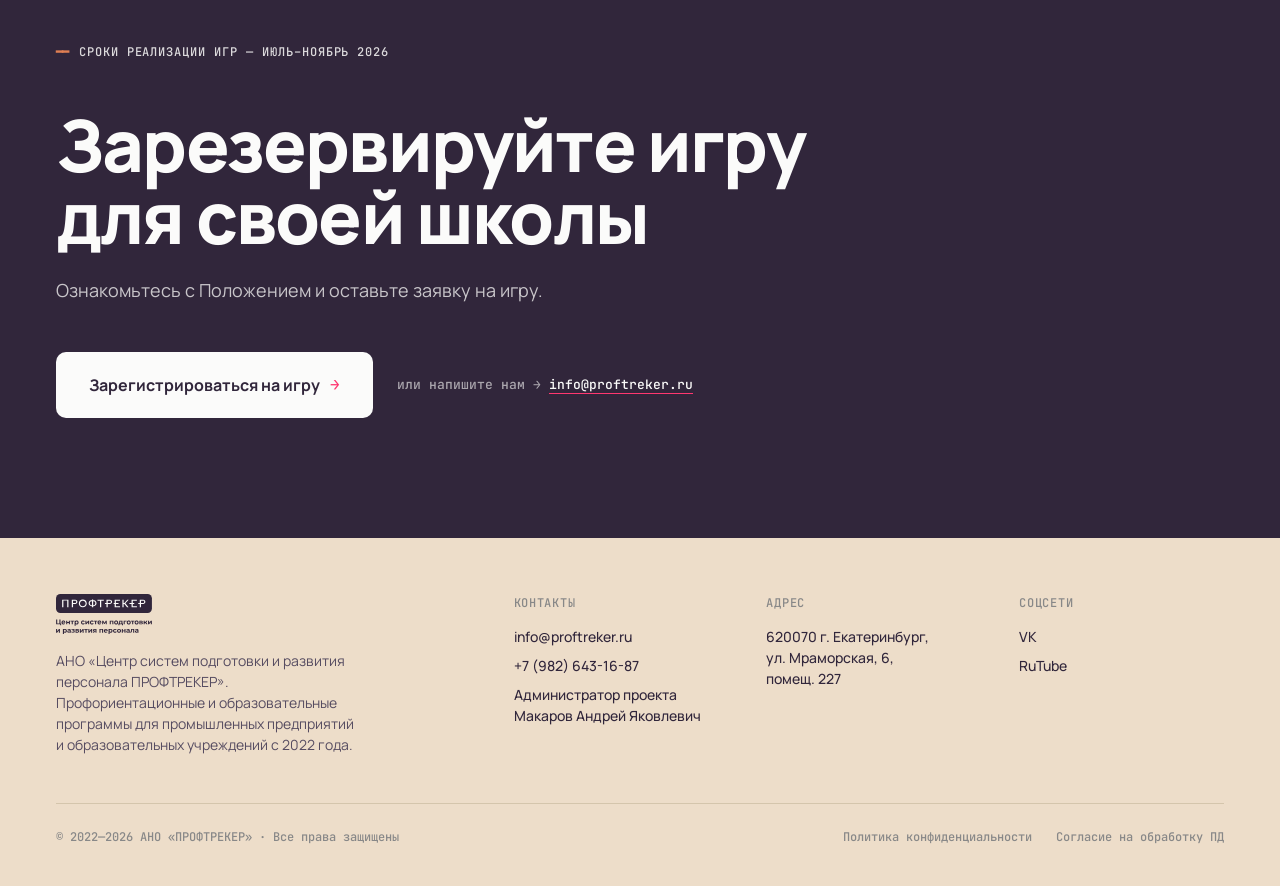
==== commit f467f6ac: "Хроника: вечнозелёные карточки и слайдер экранов викторины - Карточки «Хроники мероприятий» переписа" ====
--- a/index.html
+++ b/index.html
@@ -149,47 +149,51 @@
         <div class="pq-news">
           <article class="pq-news-card">
             <a href="#" class="pq-news-card__link">
-              <div class="pq-news-card__media">
+              <div class="pq-news-card__media pq-news-card__media--team">
                 <img src="images/Komanda_Proftreker.jpg" alt="Команда ПРОФТРЕКЕР">
               </div>
               <div class="pq-news-card__body">
                 <div class="pq-mono-label">29 июня · О&nbsp;нас</div>
-                <h3 class="pq-news-card__title">О&nbsp;нас. Готовы к&nbsp;запуску</h3>
+                <h3 class="pq-news-card__title">Команда профессионалов ПРОФТРЕКЕР</h3>
                 <p class="pq-news-card__excerpt">
-                  Знакомьтесь — команда ПРОФТРЕКЕР, которая привезёт ПрофиКвиз
-                  в&nbsp;вашу школу, колледж или детский лагерь.
+                  Знакомьтесь — команда ПРОФТРЕКЕР: профессиональные
+                  педагоги-профориентологи и&nbsp;игротехники проведут игру
+                  с&nbsp;максимальным результатом для&nbsp;каждого участника.
                 </p>
               </div>
             </a>
           </article>
 
           <article class="pq-news-card">
-            <a href="#" class="pq-news-card__link">
+            <a href="#register" class="pq-news-card__link">
               <div class="pq-news-card__media">
-                <img src="images/dety3.jpg" alt="Летняя серия игр">
+                <img src="images/dety7.jpg" alt="Школьники и студенты на игре ПрофиКвиз">
               </div>
               <div class="pq-news-card__body">
-                <div class="pq-mono-label">Скоро · Летняя серия</div>
-                <h3 class="pq-news-card__title">Стартует Летняя серия игр в&nbsp;лагерях</h3>
+                <div class="pq-mono-label">Для школ, СПО и&nbsp;лагерей</div>
+                <h3 class="pq-news-card__title">Как стать площадкой проекта</h3>
                 <p class="pq-news-card__excerpt">
-                  Первые площадки уже подтверждены. Обновим карту мероприятий,
-                  когда запуск состоится — расскажем подробнее.
+                  Любая образовательная организация Свердловской области может
+                  принять у&nbsp;себя игру. Команда ПРОФТРЕКЕР привозит всё нужное —
+                  от&nbsp;вас зал и&nbsp;группа участников. Просто заполните заявку,
+                  и&nbsp;с&nbsp;вами свяжется администратор проекта.
                 </p>
               </div>
             </a>
           </article>
 
           <article class="pq-news-card">
-            <a href="#" class="pq-news-card__link">
+            <a href="#register" class="pq-news-card__link">
               <div class="pq-news-card__media">
-                <img src="images/dety5.jpg" alt="Осенняя серия игр">
+                <img src="images/fest3.jpg" alt="Финальный фестиваль ПрофиКвиз">
               </div>
               <div class="pq-news-card__body">
-                <div class="pq-mono-label">Осень 2026 · Школы и&nbsp;СПО</div>
-                <h3 class="pq-news-card__title">Открыт сбор заявок от&nbsp;школ и&nbsp;колледжей</h3>
+                <div class="pq-mono-label">Для работодателей</div>
+                <h3 class="pq-news-card__title">Работодатели присоединяются к&nbsp;проекту</h3>
                 <p class="pq-news-card__excerpt">
-                  Если хотите провести ПрофиКвиз на&nbsp;своей площадке —
-                  оставьте заявку, мы&nbsp;свяжемся и&nbsp;договоримся о&nbsp;дате.
+                  Компания «ЕВРАЗ» — наш многолетний партнёр. В&nbsp;Осенней серии
+                  10&nbsp;игр в&nbsp;северных городах Свердловской области пройдут
+                  при&nbsp;поддержке известного металлургического бренда.
                 </p>
               </div>
             </a>
@@ -444,13 +448,56 @@
           <div class="pq-phone">
             <div class="pq-phone__notch" aria-hidden="true"></div>
             <div class="pq-phone__screen">
-              <div class="pq-mono-label">ПрофиКвиз · экран вопроса</div>
-              <div class="pq-phone__counter">вопрос 04&nbsp;из&nbsp;30</div>
-              <div class="pq-phone__question">Какая профессия отвечает за&nbsp;разработку технологии?</div>
-              <div class="pq-phone__answers">
-                <div class="pq-phone__answer pq-phone__answer--active">A · Инженер-технолог</div>
-                <div class="pq-phone__answer">B · Логист</div>
-                <div class="pq-phone__answer">C · Маркетолог</div>
+              <div class="pq-phone__slides">
+
+                <div class="pq-phone__slide is-active" data-slide="0">
+                  <div class="pq-mono-label">ПрофиКвиз · вопрос</div>
+                  <div class="pq-phone__counter">вопрос 04&nbsp;из&nbsp;30</div>
+                  <div class="pq-phone__media" data-placeholder="Сварщик в&nbsp;маске-щитке, фонтан искр">
+                    <!-- TODO: img src="images/quiz/svarschik.jpg" -->
+                  </div>
+                  <div class="pq-phone__question">Кто этот специалист?</div>
+                  <div class="pq-phone__answers">
+                    <div class="pq-phone__answer pq-phone__answer--active">A · Сварщик</div>
+                    <div class="pq-phone__answer">B · Программист</div>
+                    <div class="pq-phone__answer">C · Повар</div>
+                  </div>
+                </div>
+
+                <div class="pq-phone__slide" data-slide="1">
+                  <div class="pq-mono-label">ПрофиКвиз · вопрос</div>
+                  <div class="pq-phone__counter">вопрос 15&nbsp;из&nbsp;30</div>
+                  <div class="pq-phone__media" data-placeholder="Специалист собирает беспилотник в&nbsp;мастерской">
+                    <!-- TODO: img src="images/quiz/bpla.jpg" -->
+                  </div>
+                  <div class="pq-phone__question">Паяет платы, настраивает электронику, испытывает аппараты. Кто это?</div>
+                  <div class="pq-phone__answers">
+                    <div class="pq-phone__answer pq-phone__answer--active">A · Мастер по&nbsp;производству и&nbsp;ремонту БПЛА</div>
+                    <div class="pq-phone__answer">B · Газовщик коксовой печи</div>
+                    <div class="pq-phone__answer">C · Геолог-нефтяник</div>
+                  </div>
+                </div>
+
+                <div class="pq-phone__slide" data-slide="2">
+                  <div class="pq-mono-label">ПрофиКвиз · вопрос</div>
+                  <div class="pq-phone__counter">вопрос 28&nbsp;из&nbsp;30</div>
+                  <div class="pq-phone__media" data-placeholder="Коллаж: труба, проволока, слиток чугуна, хлеб">
+                    <!-- TODO: img src="images/quiz/metalurgiya.jpg" -->
+                  </div>
+                  <div class="pq-phone__question">Отметьте всё, что является продукцией металлургии:</div>
+                  <div class="pq-phone__answers pq-phone__answers--multi">
+                    <div class="pq-phone__answer pq-phone__answer--checked">✓&nbsp; Стальная труба</div>
+                    <div class="pq-phone__answer pq-phone__answer--checked">✓&nbsp; Проволока</div>
+                    <div class="pq-phone__answer pq-phone__answer--checked">✓&nbsp; Слиток чугуна</div>
+                    <div class="pq-phone__answer">☐&nbsp; Буханка хлеба</div>
+                  </div>
+                </div>
+
+              </div>
+              <div class="pq-phone__dots" role="tablist" aria-label="Экраны викторины">
+                <button class="pq-phone__dot is-active" type="button" aria-label="Экран 1"></button>
+                <button class="pq-phone__dot" type="button" aria-label="Экран 2"></button>
+                <button class="pq-phone__dot" type="button" aria-label="Экран 3"></button>
               </div>
             </div>
           </div>
--- a/css/style.css
+++ b/css/style.css
@@ -589,6 +589,12 @@
   height: 100%;
   object-fit: cover;
 }
+/* Карточка «Команда»: приблизить фокус на группе людей */
+.pq-news-card__media--team img {
+  transform: scale(1.35);
+  object-position: 66% 50%;
+  transform-origin: 66% 50%;
+}
 .pq-news-card__body {
   padding: 24px;
   display: flex;
@@ -849,38 +855,97 @@
   padding: 48px 18px 22px;
   display: flex;
   flex-direction: column;
-  gap: 14px;
+  gap: 12px;
   background: var(--pq-bg-white);
   z-index: 1;
-}
+  overflow: hidden;
+}
+
+/* Слайдер */
+.pq-phone__slides {
+  position: relative;
+  flex: 1;
+  display: flex;
+  flex-direction: column;
+  min-height: 0;
+}
+.pq-phone__slide {
+  position: absolute;
+  inset: 0;
+  display: flex;
+  flex-direction: column;
+  gap: 10px;
+  opacity: 0;
+  transition: opacity 0.4s ease;
+  pointer-events: none;
+}
+.pq-phone__slide.is-active {
+  opacity: 1;
+  pointer-events: auto;
+}
+
 .pq-phone__counter {
   border: 1px dashed var(--pq-border-dashed);
-  padding: 10px 12px;
+  padding: 8px 10px;
   font-family: var(--pq-font-mono);
   font-weight: 400;
   font-size: 11px;
   color: var(--pq-text-soft);
   border-radius: 4px;
 }
+
+/* Медиа-блок с плейсхолдером */
+.pq-phone__media {
+  height: 130px;
+  border-radius: 8px;
+  background: var(--pq-bg-light-beige);
+  overflow: hidden;
+  position: relative;
+  flex-shrink: 0;
+}
+.pq-phone__media img {
+  width: 100%;
+  height: 100%;
+  object-fit: cover;
+  display: block;
+}
+.pq-phone__media:empty::before,
+.pq-phone__media:not(:has(img))::before {
+  content: attr(data-placeholder);
+  position: absolute;
+  inset: 0;
+  display: grid;
+  place-items: center;
+  padding: 10px;
+  font-family: var(--pq-font-mono);
+  font-size: 10px;
+  line-height: 1.4;
+  color: var(--pq-text-soft);
+  text-align: center;
+  letter-spacing: 0.04em;
+  text-transform: uppercase;
+}
+
 .pq-phone__question {
   font-family: var(--pq-font-main);
   font-weight: 700;
-  font-size: 16px;
-  line-height: 1.25;
+  font-size: 14px;
+  line-height: 1.3;
   color: var(--pq-text-main);
 }
 .pq-phone__answers {
   display: flex;
   flex-direction: column;
-  gap: 8px;
+  gap: 6px;
   margin-top: auto;
 }
 .pq-phone__answer {
   border: 1px solid var(--pq-border-dashed);
-  padding: 10px 12px;
+  padding: 8px 10px;
   font-family: var(--pq-font-main);
   font-weight: 500;
-  font-size: 13px;
+  font-size: 12px;
+  line-height: 1.3;
   color: var(--pq-text-muted);
   border-radius: 6px;
 }
@@ -888,6 +953,35 @@
   border: 1.5px solid var(--pq-text-main);
   color: var(--pq-text-main);
   background: var(--pq-bg-light-beige);
+}
+.pq-phone__answers--multi .pq-phone__answer { padding: 7px 10px; }
+.pq-phone__answer--checked {
+  border: 1.5px solid var(--pq-text-main);
+  color: var(--pq-text-main);
+  background: var(--pq-bg-light-beige);
+  font-weight: 600;
+}
+
+/* Точки-переключатели */
+.pq-phone__dots {
+  display: flex;
+  gap: 6px;
+  justify-content: center;
+  padding-top: 4px;
+}
+.pq-phone__dot {
+  width: 7px;
+  height: 7px;
+  border-radius: 50%;
+  border: none;
+  background: var(--pq-border-dashed);
+  padding: 0;
+  cursor: pointer;
+  transition: background 0.2s ease, transform 0.2s ease;
+}
+.pq-phone__dot.is-active {
+  background: var(--pq-text-main);
+  transform: scale(1.2);
 }
 
 /* ═════════════════════════════════════════════════════════ */
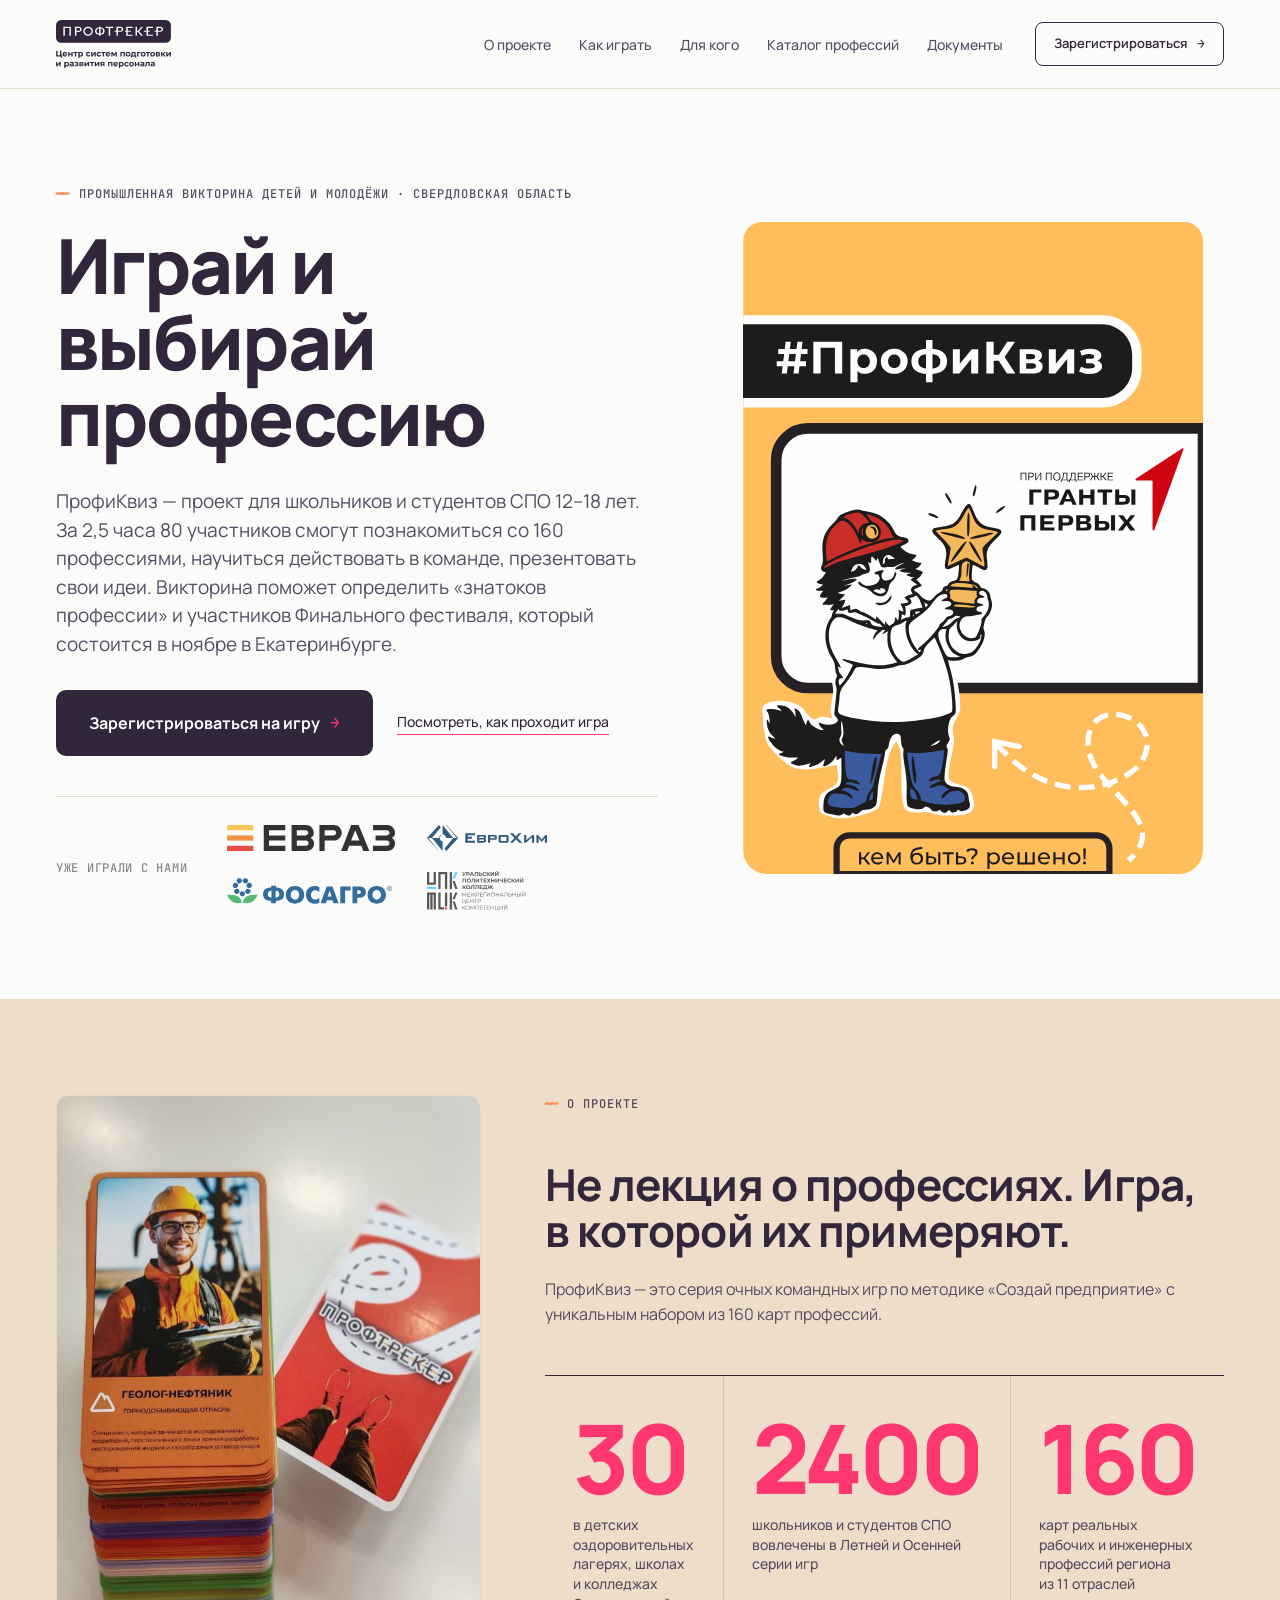
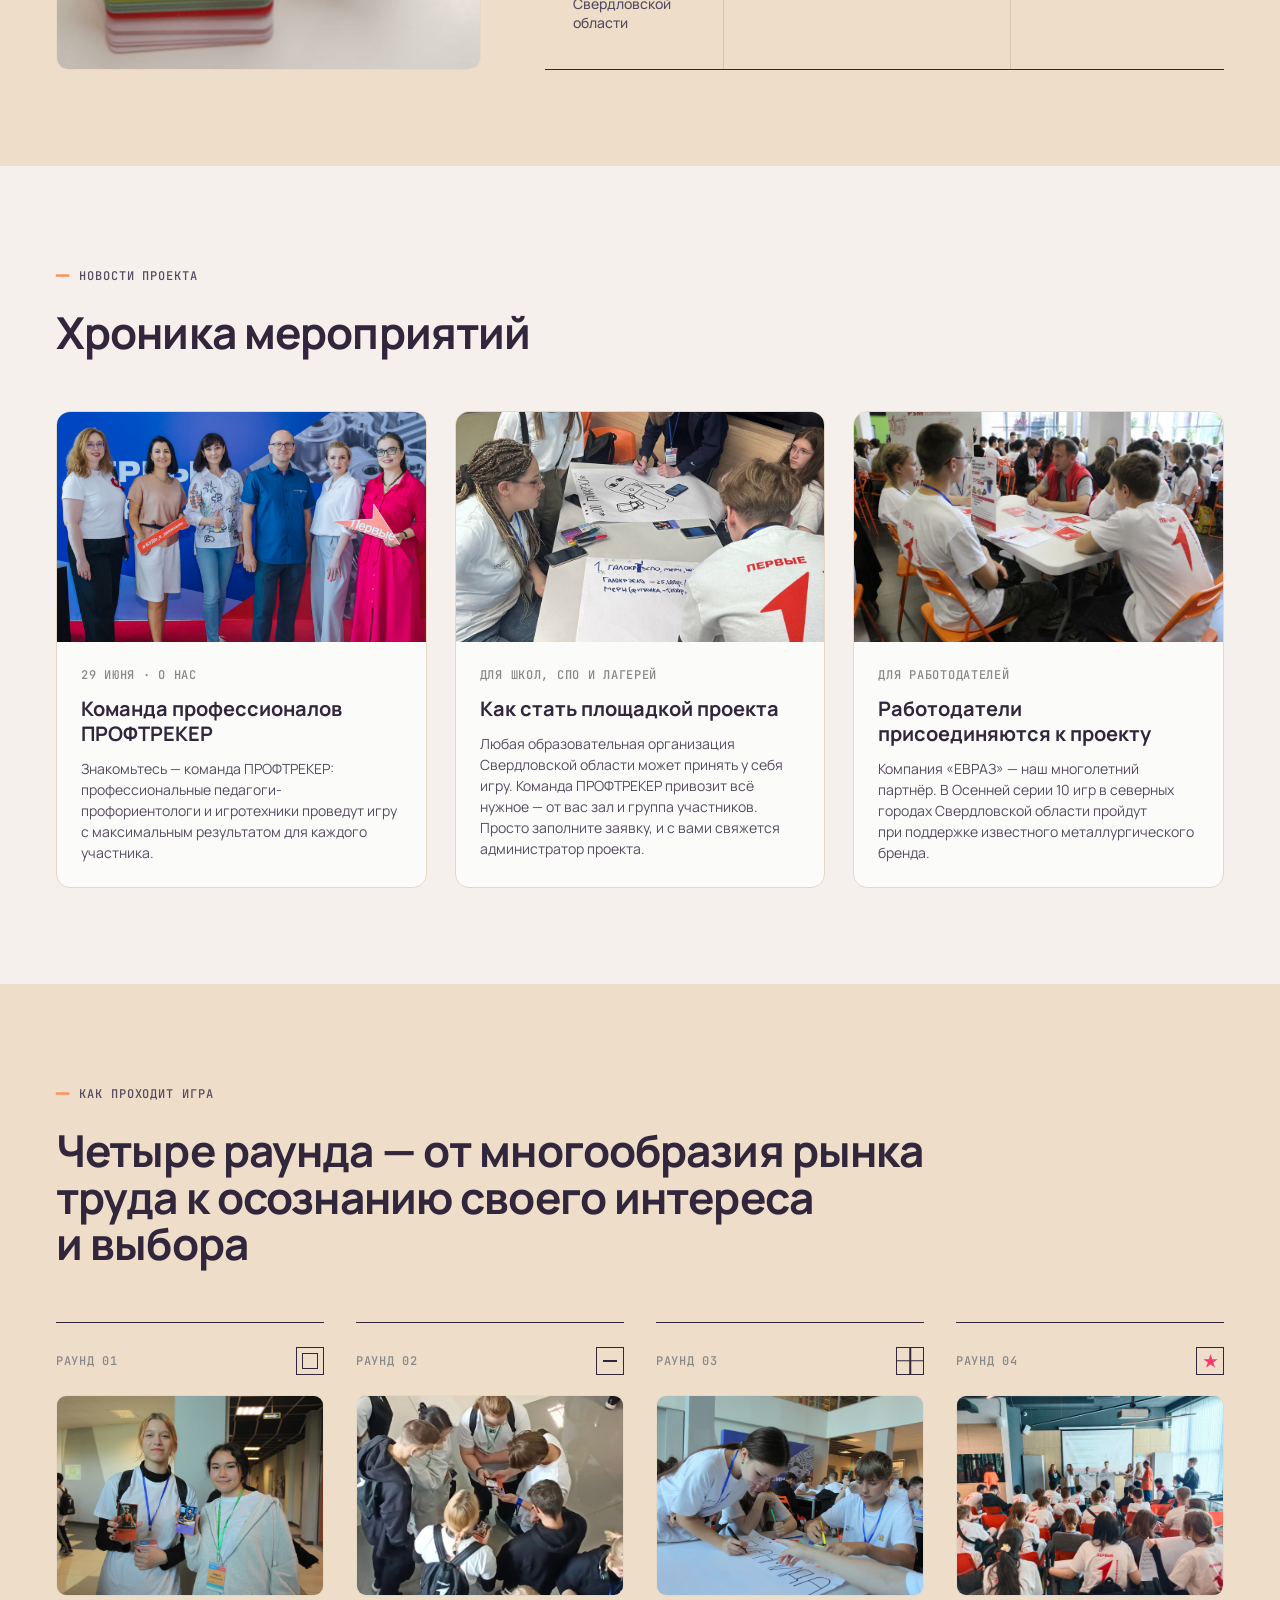
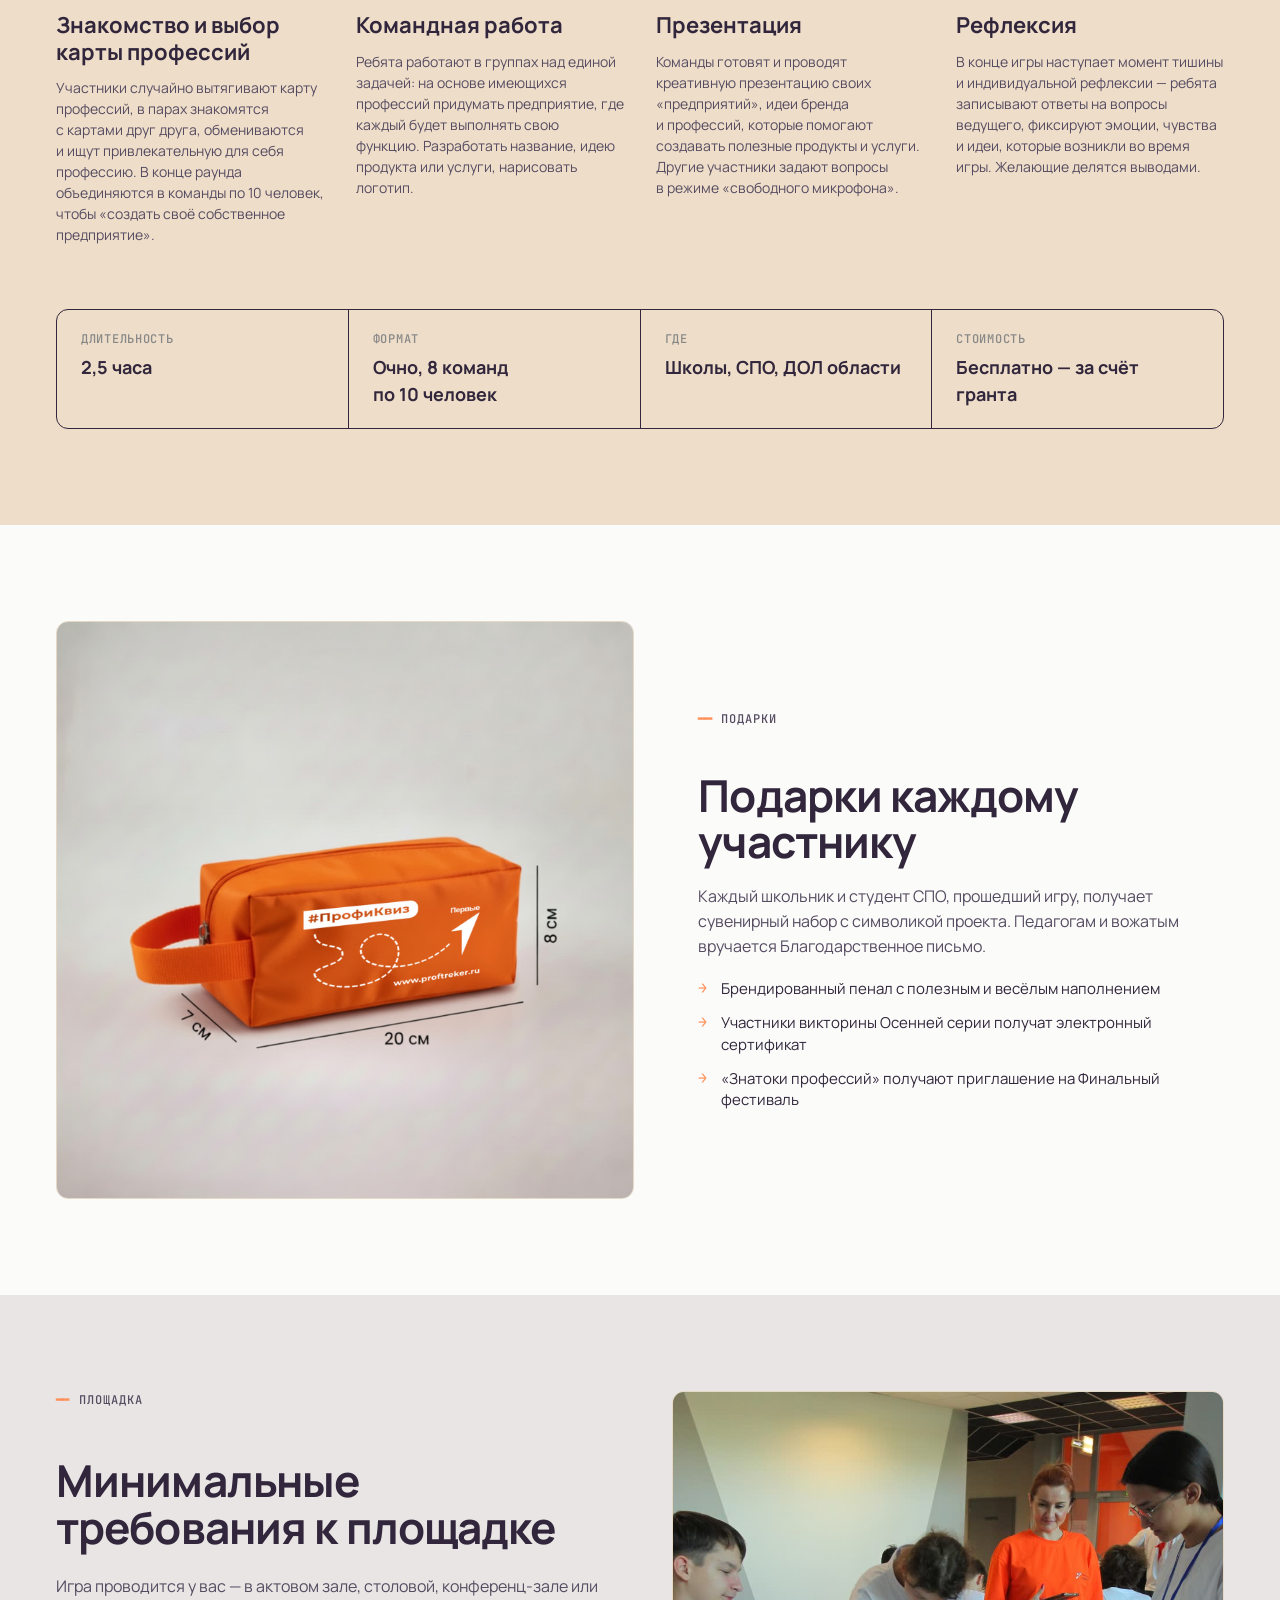
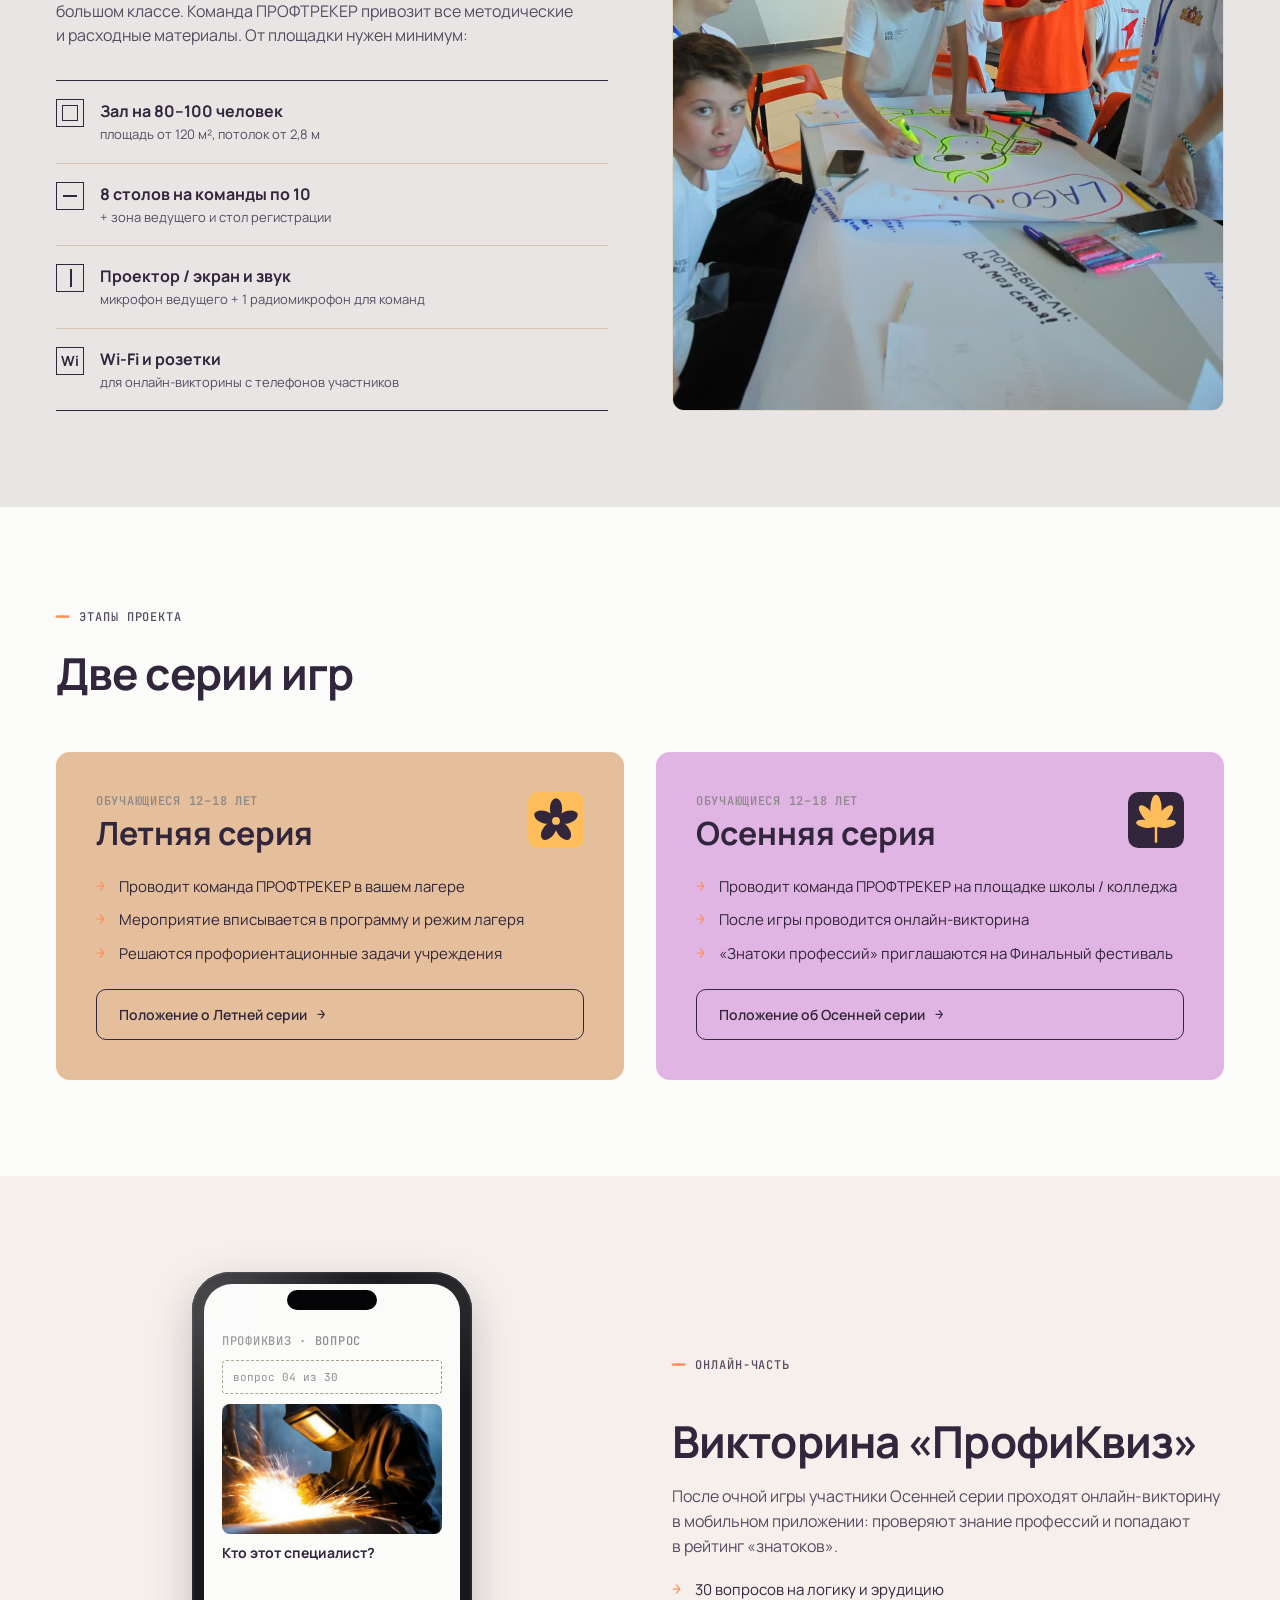
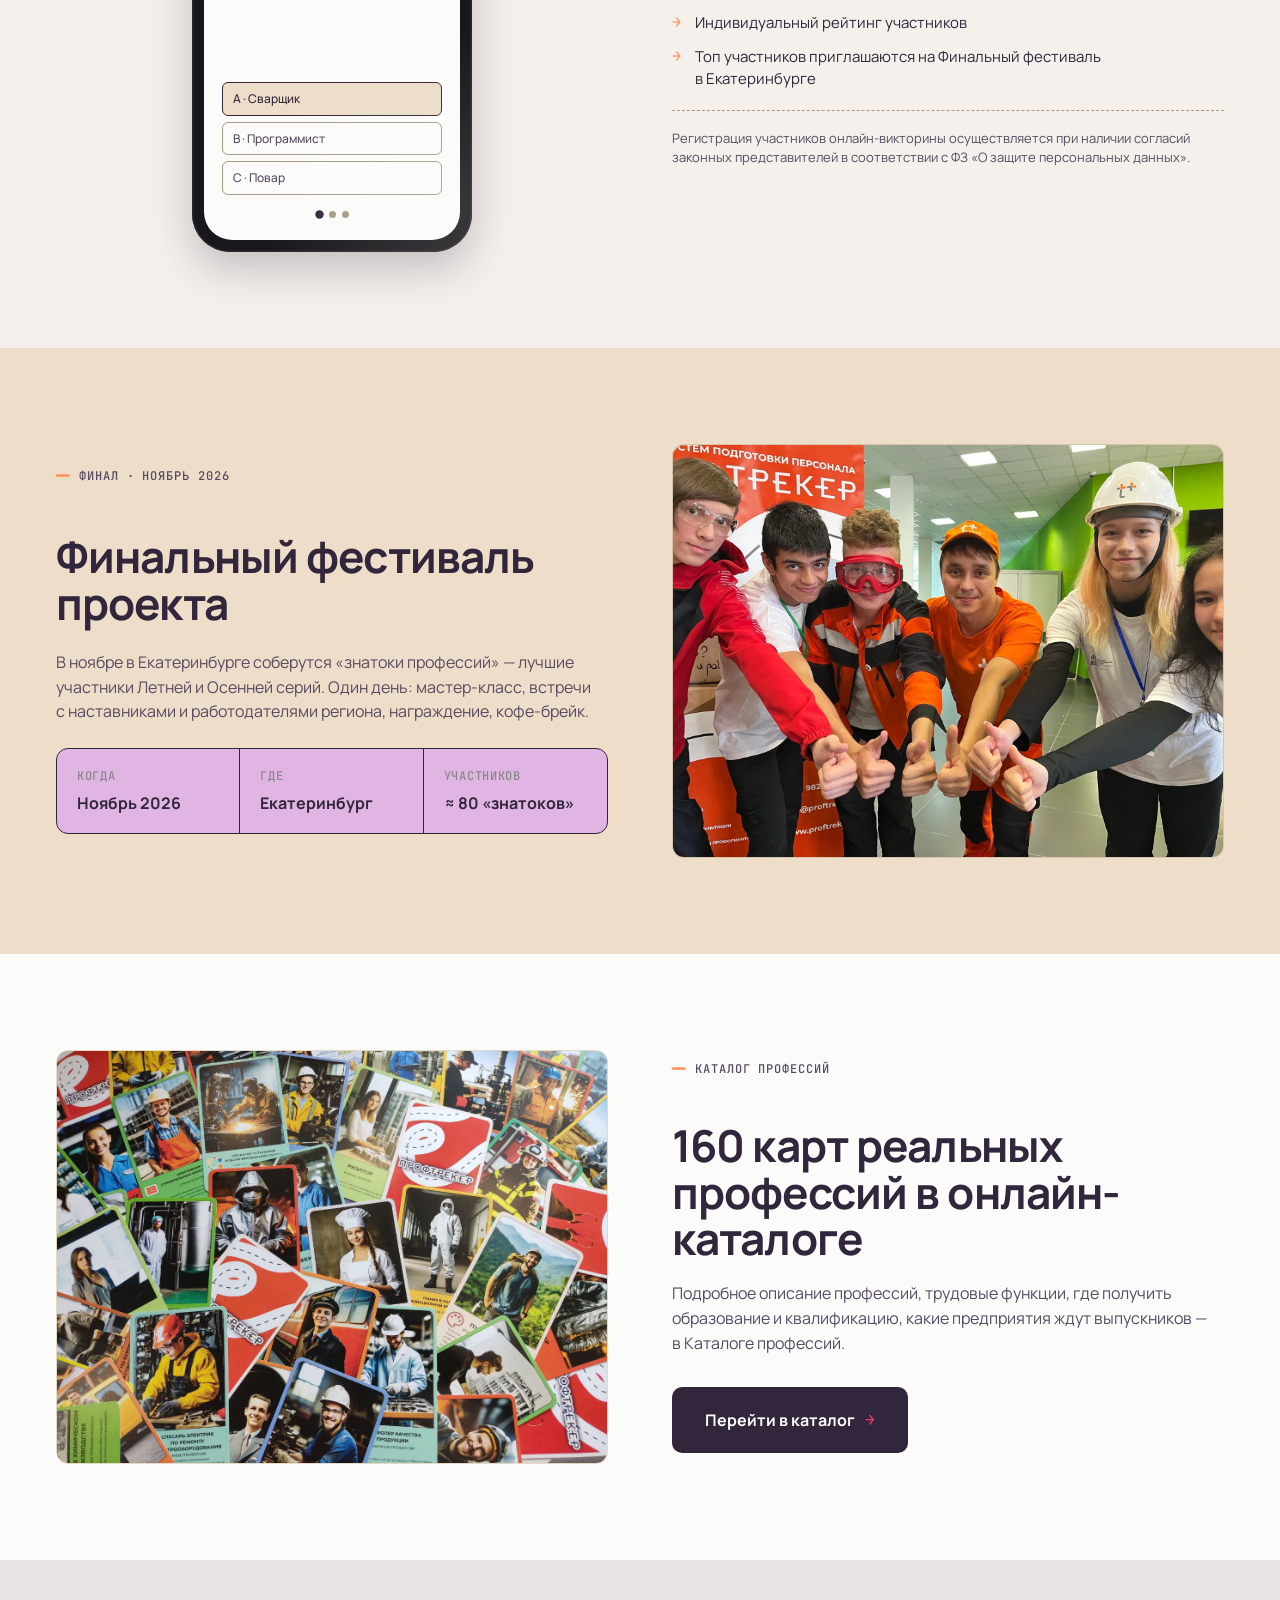
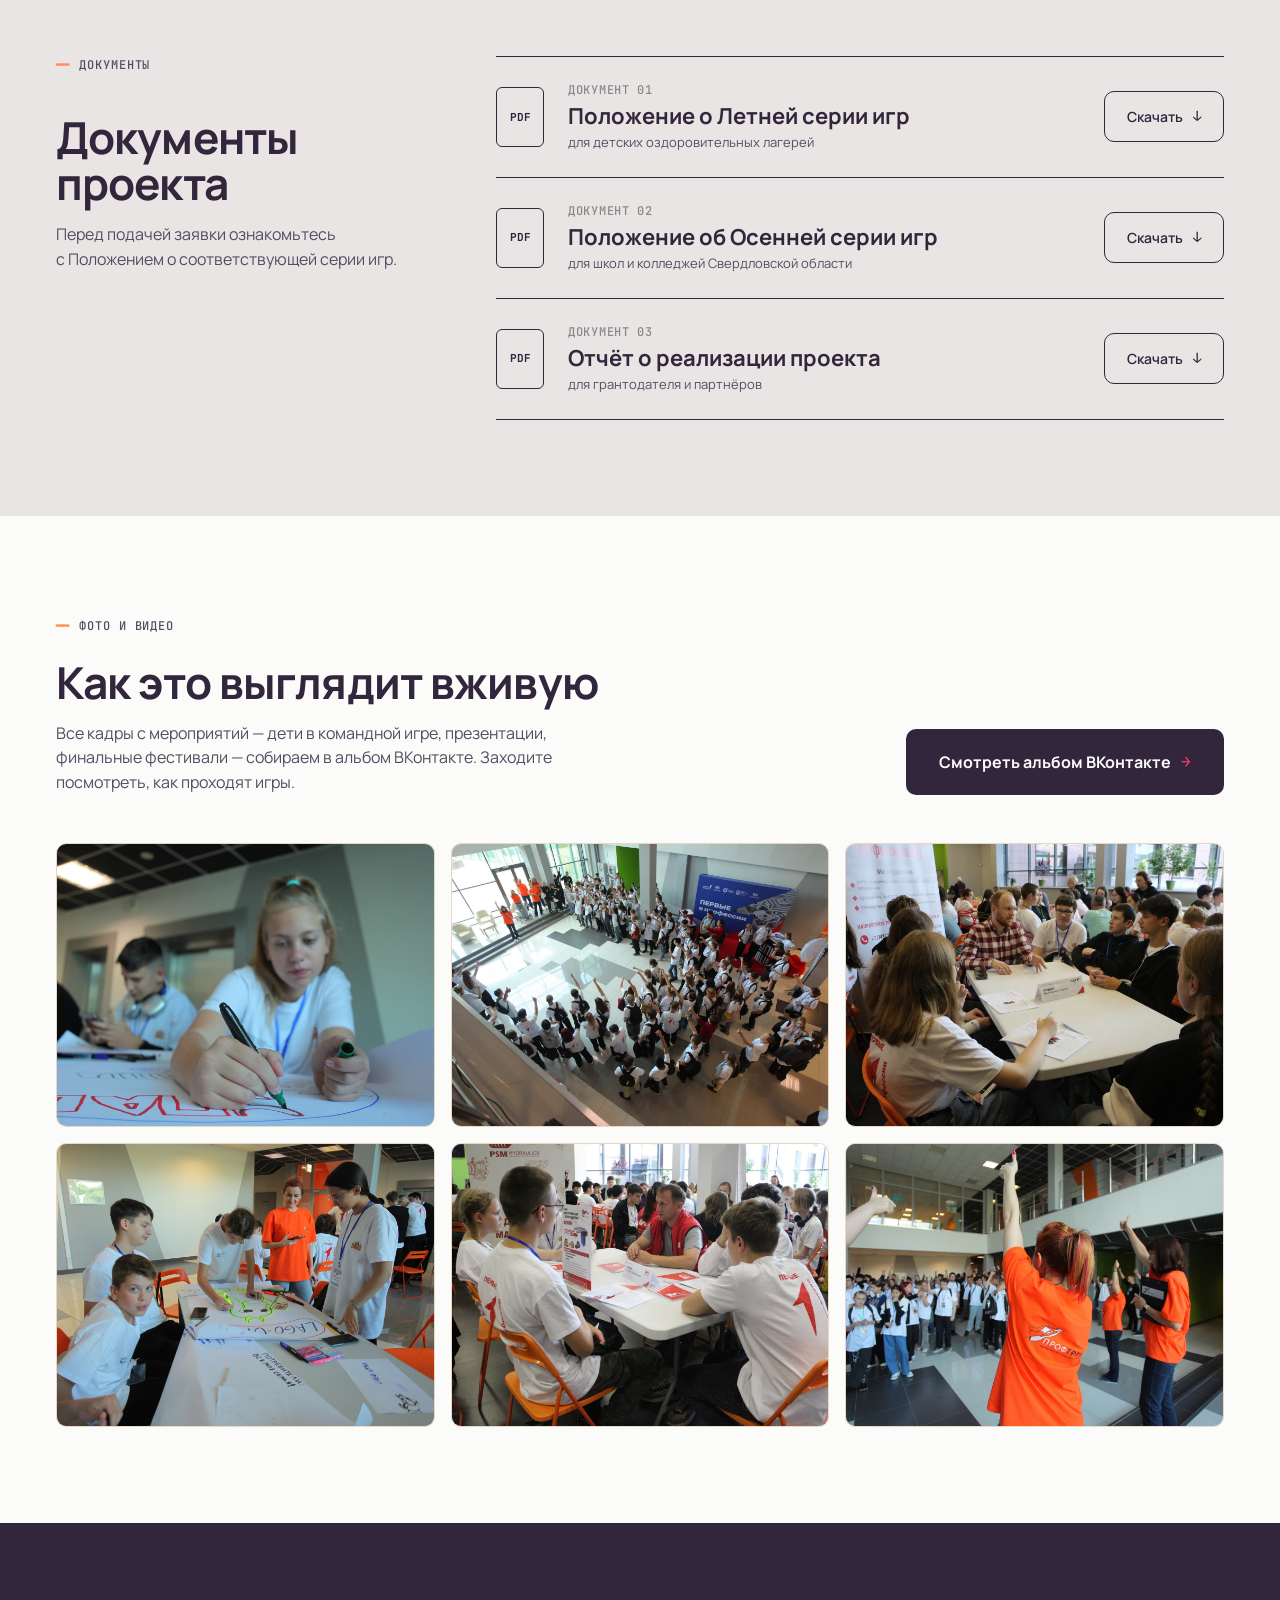
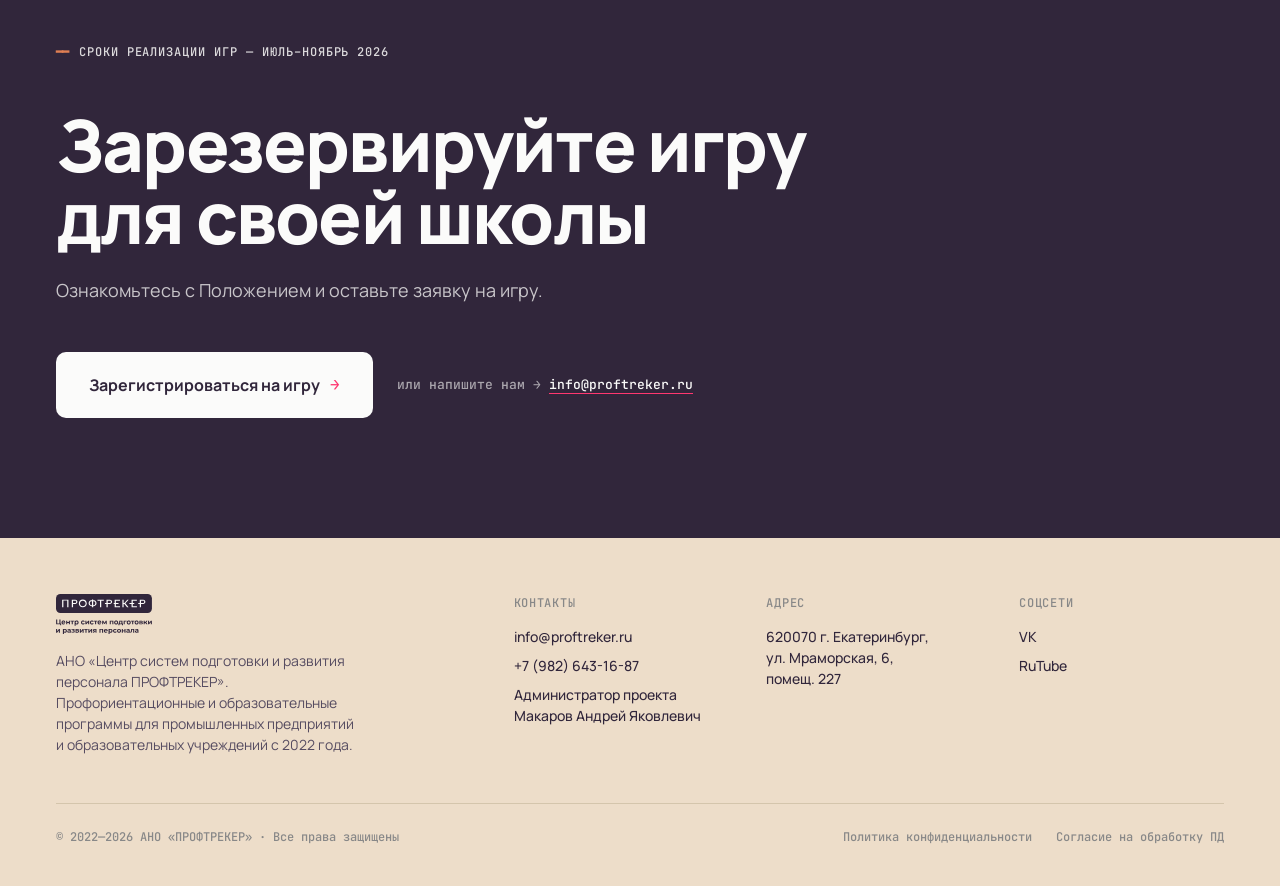
==== commit 5b5e3285: "Слайдер викторины: подключены реальные картинки квиза - Svarka.jpeg — сварщик - BPLA.jpeg — оператор" ====
--- a/index.html
+++ b/index.html
@@ -453,8 +453,8 @@
                 <div class="pq-phone__slide is-active" data-slide="0">
                   <div class="pq-mono-label">ПрофиКвиз · вопрос</div>
                   <div class="pq-phone__counter">вопрос 04&nbsp;из&nbsp;30</div>
-                  <div class="pq-phone__media" data-placeholder="Сварщик в&nbsp;маске-щитке, фонтан искр">
-                    <!-- TODO: img src="images/quiz/svarschik.jpg" -->
+                  <div class="pq-phone__media">
+                    <img src="images/quiz/Svarka.jpeg" alt="Сварщик за работой">
                   </div>
                   <div class="pq-phone__question">Кто этот специалист?</div>
                   <div class="pq-phone__answers">
@@ -467,8 +467,8 @@
                 <div class="pq-phone__slide" data-slide="1">
                   <div class="pq-mono-label">ПрофиКвиз · вопрос</div>
                   <div class="pq-phone__counter">вопрос 15&nbsp;из&nbsp;30</div>
-                  <div class="pq-phone__media" data-placeholder="Специалист собирает беспилотник в&nbsp;мастерской">
-                    <!-- TODO: img src="images/quiz/bpla.jpg" -->
+                  <div class="pq-phone__media">
+                    <img src="images/quiz/BPLA.jpeg" alt="Оператор беспилотника">
                   </div>
                   <div class="pq-phone__question">Паяет платы, настраивает электронику, испытывает аппараты. Кто это?</div>
                   <div class="pq-phone__answers">
@@ -481,8 +481,8 @@
                 <div class="pq-phone__slide" data-slide="2">
                   <div class="pq-mono-label">ПрофиКвиз · вопрос</div>
                   <div class="pq-phone__counter">вопрос 28&nbsp;из&nbsp;30</div>
-                  <div class="pq-phone__media" data-placeholder="Коллаж: труба, проволока, слиток чугуна, хлеб">
-                    <!-- TODO: img src="images/quiz/metalurgiya.jpg" -->
+                  <div class="pq-phone__media">
+                    <img src="images/quiz/Collage.png" alt="Коллаж: труба, проволока, слиток чугуна, хлеб">
                   </div>
                   <div class="pq-phone__question">Отметьте всё, что является продукцией металлургии:</div>
                   <div class="pq-phone__answers pq-phone__answers--multi">
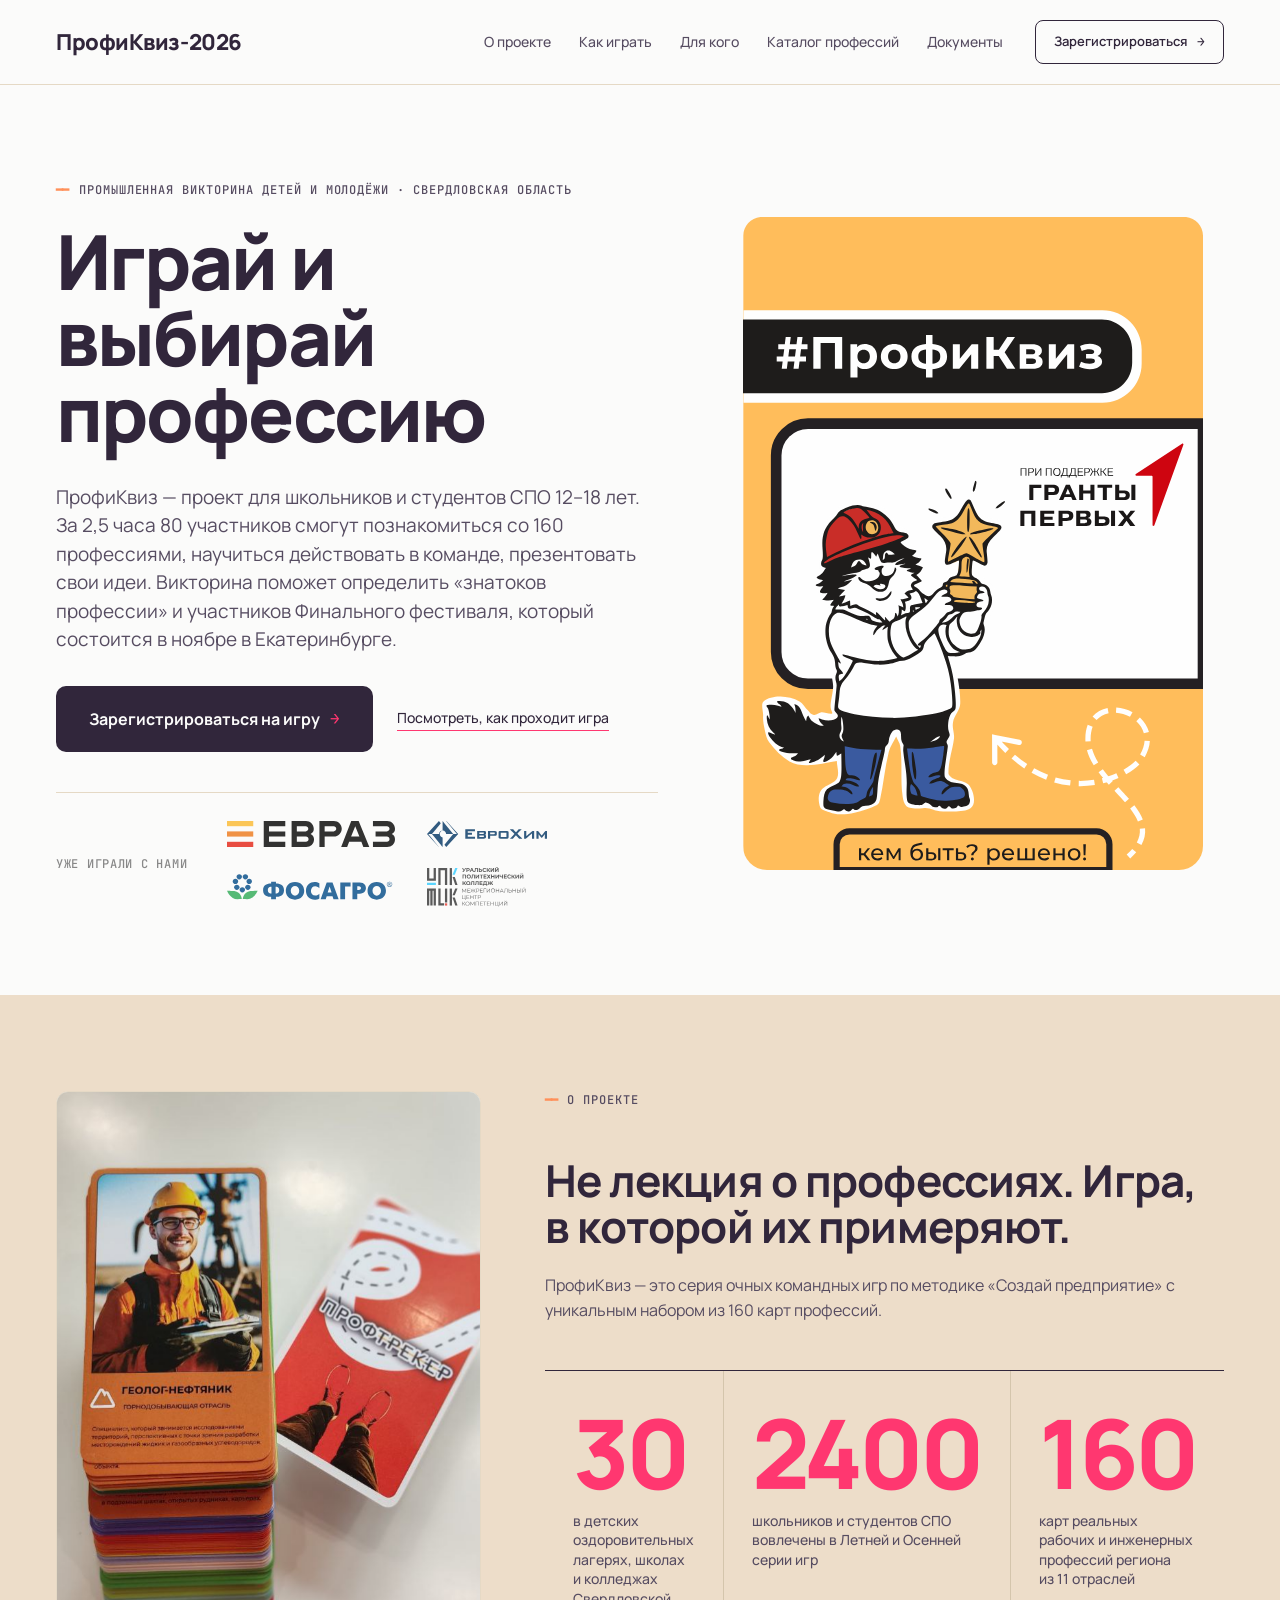
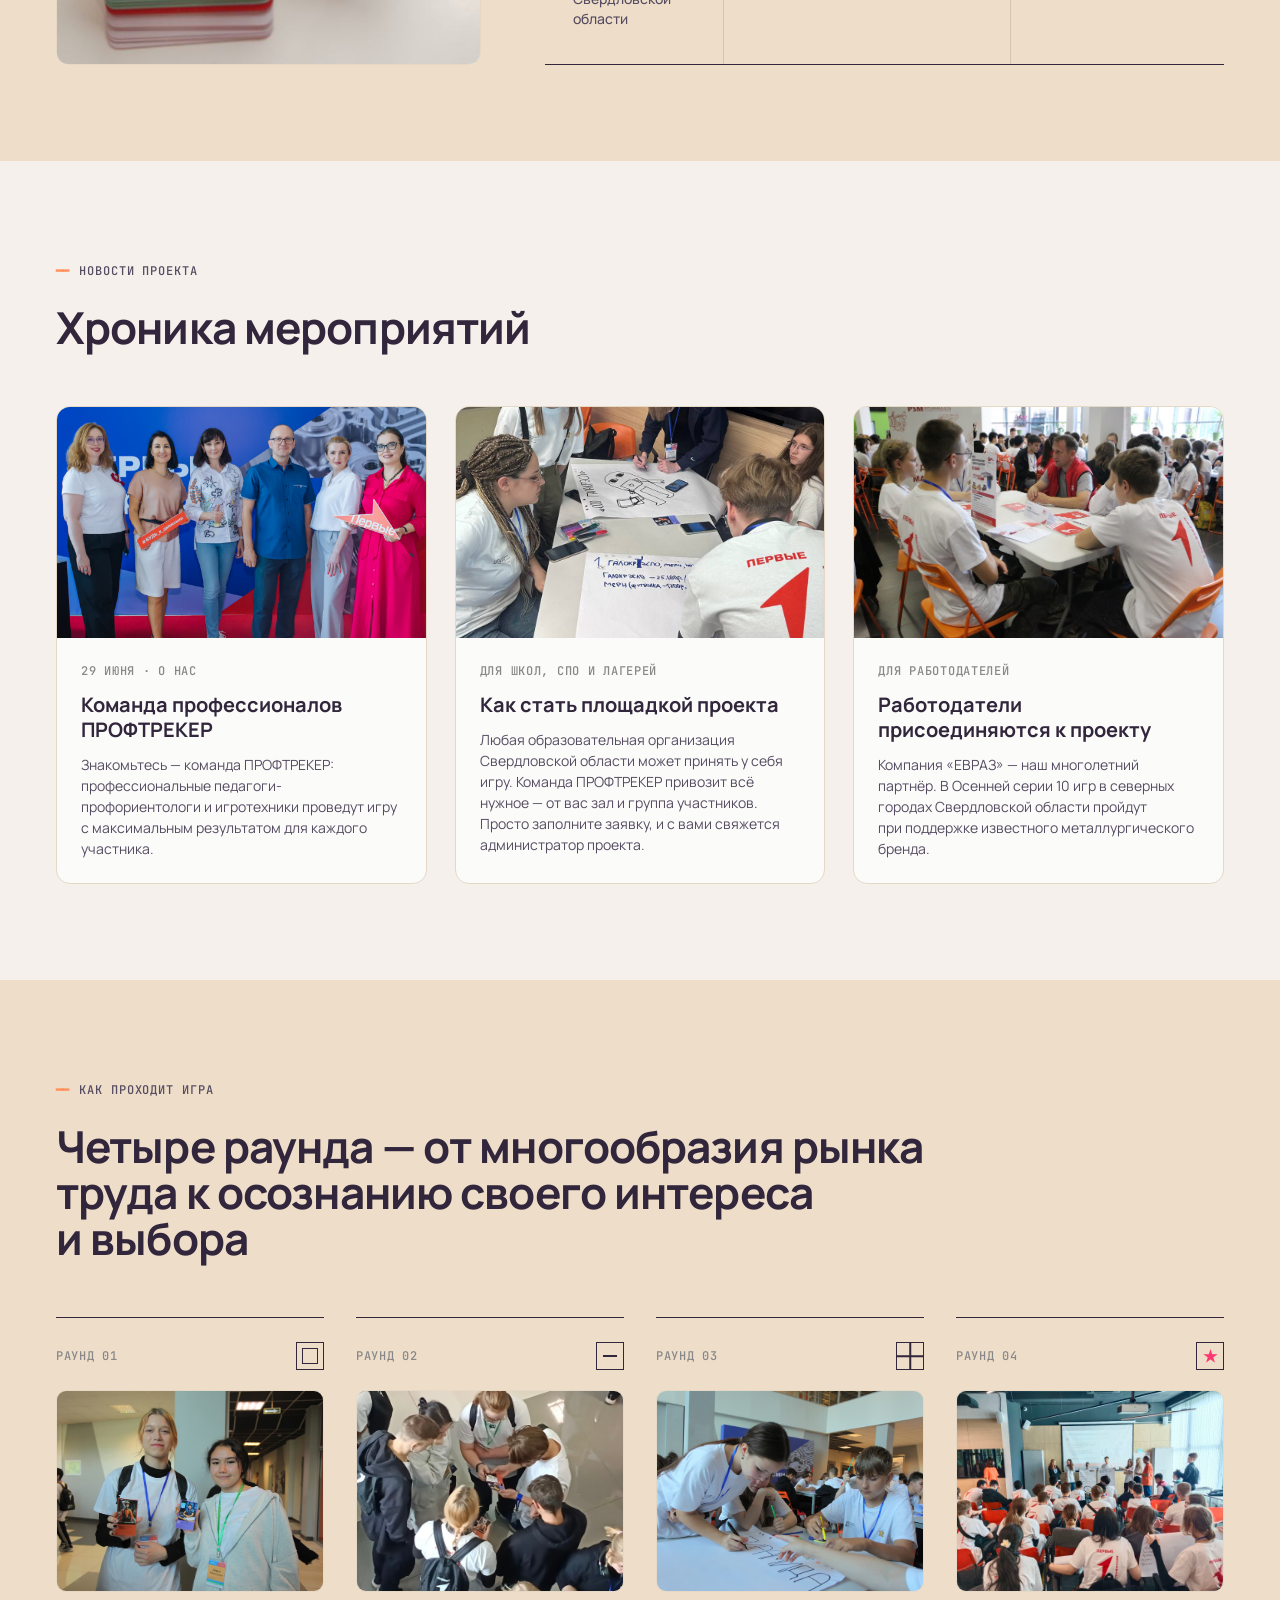
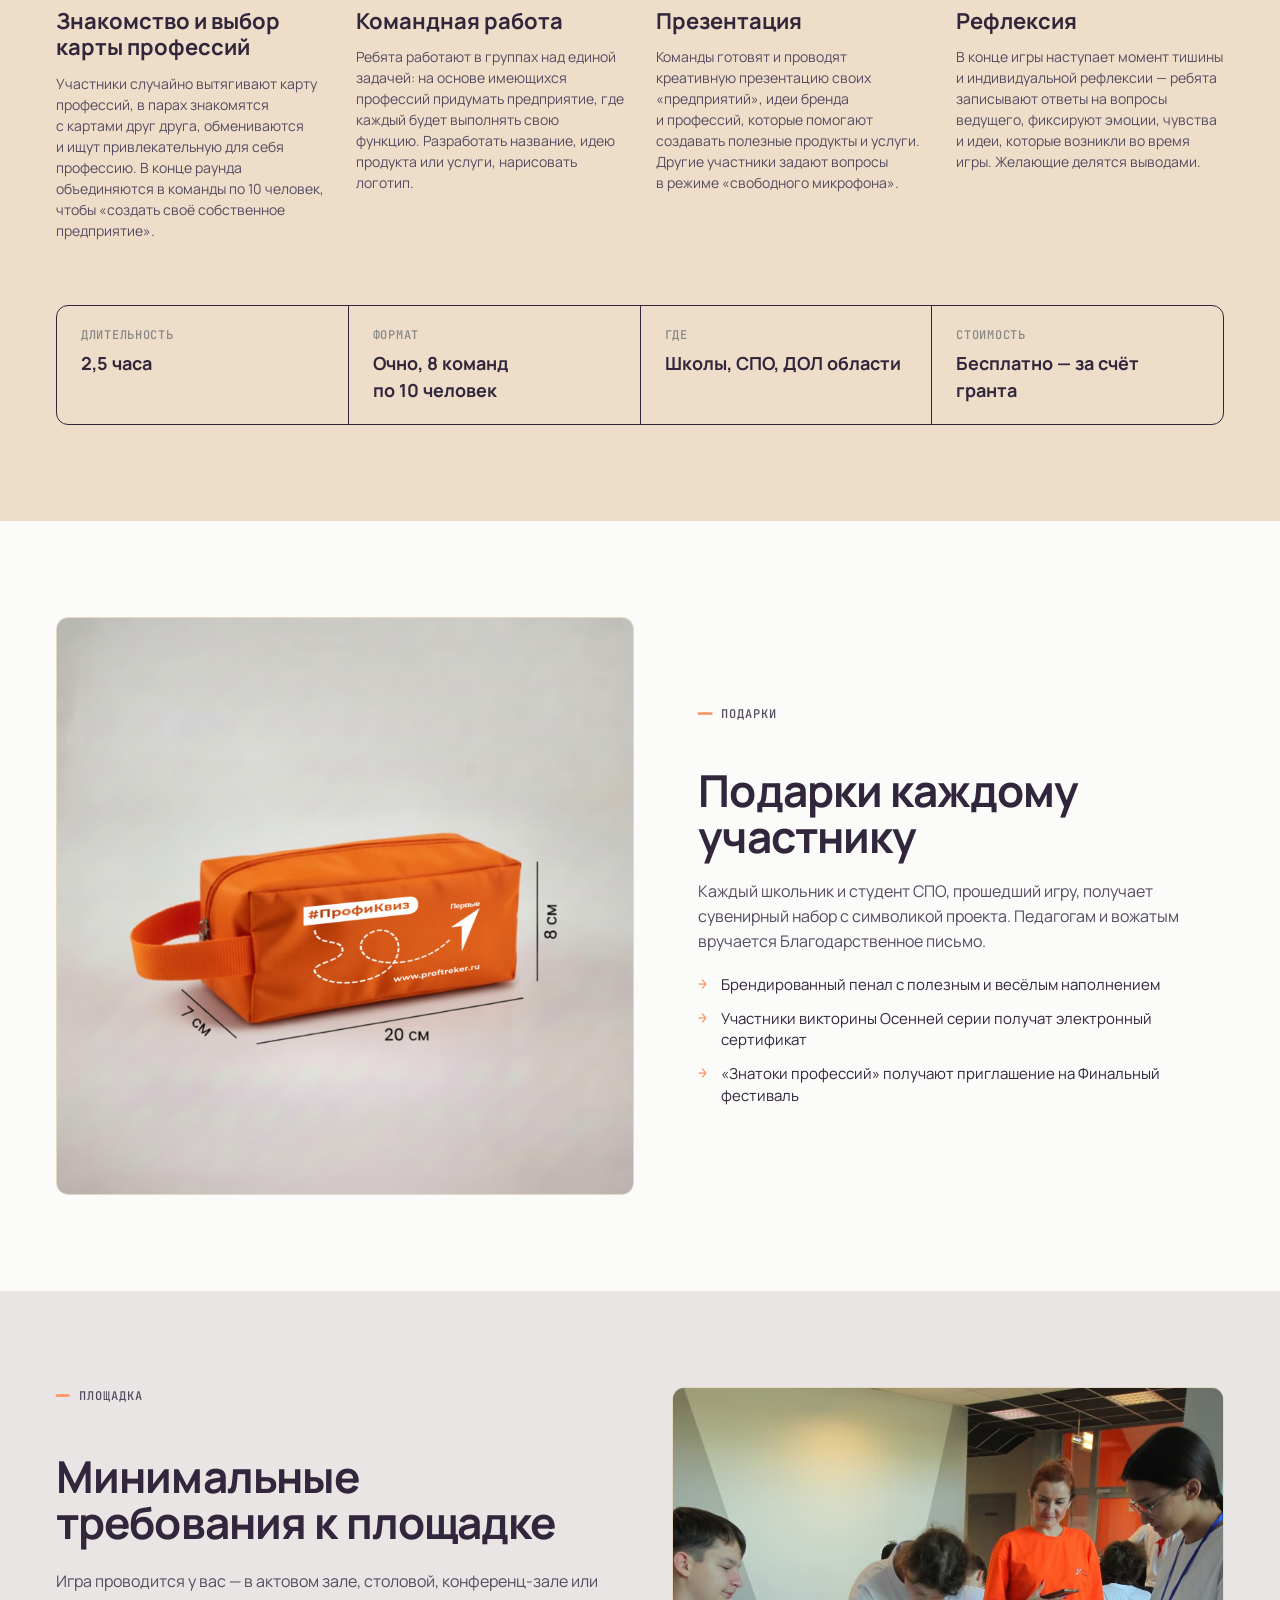
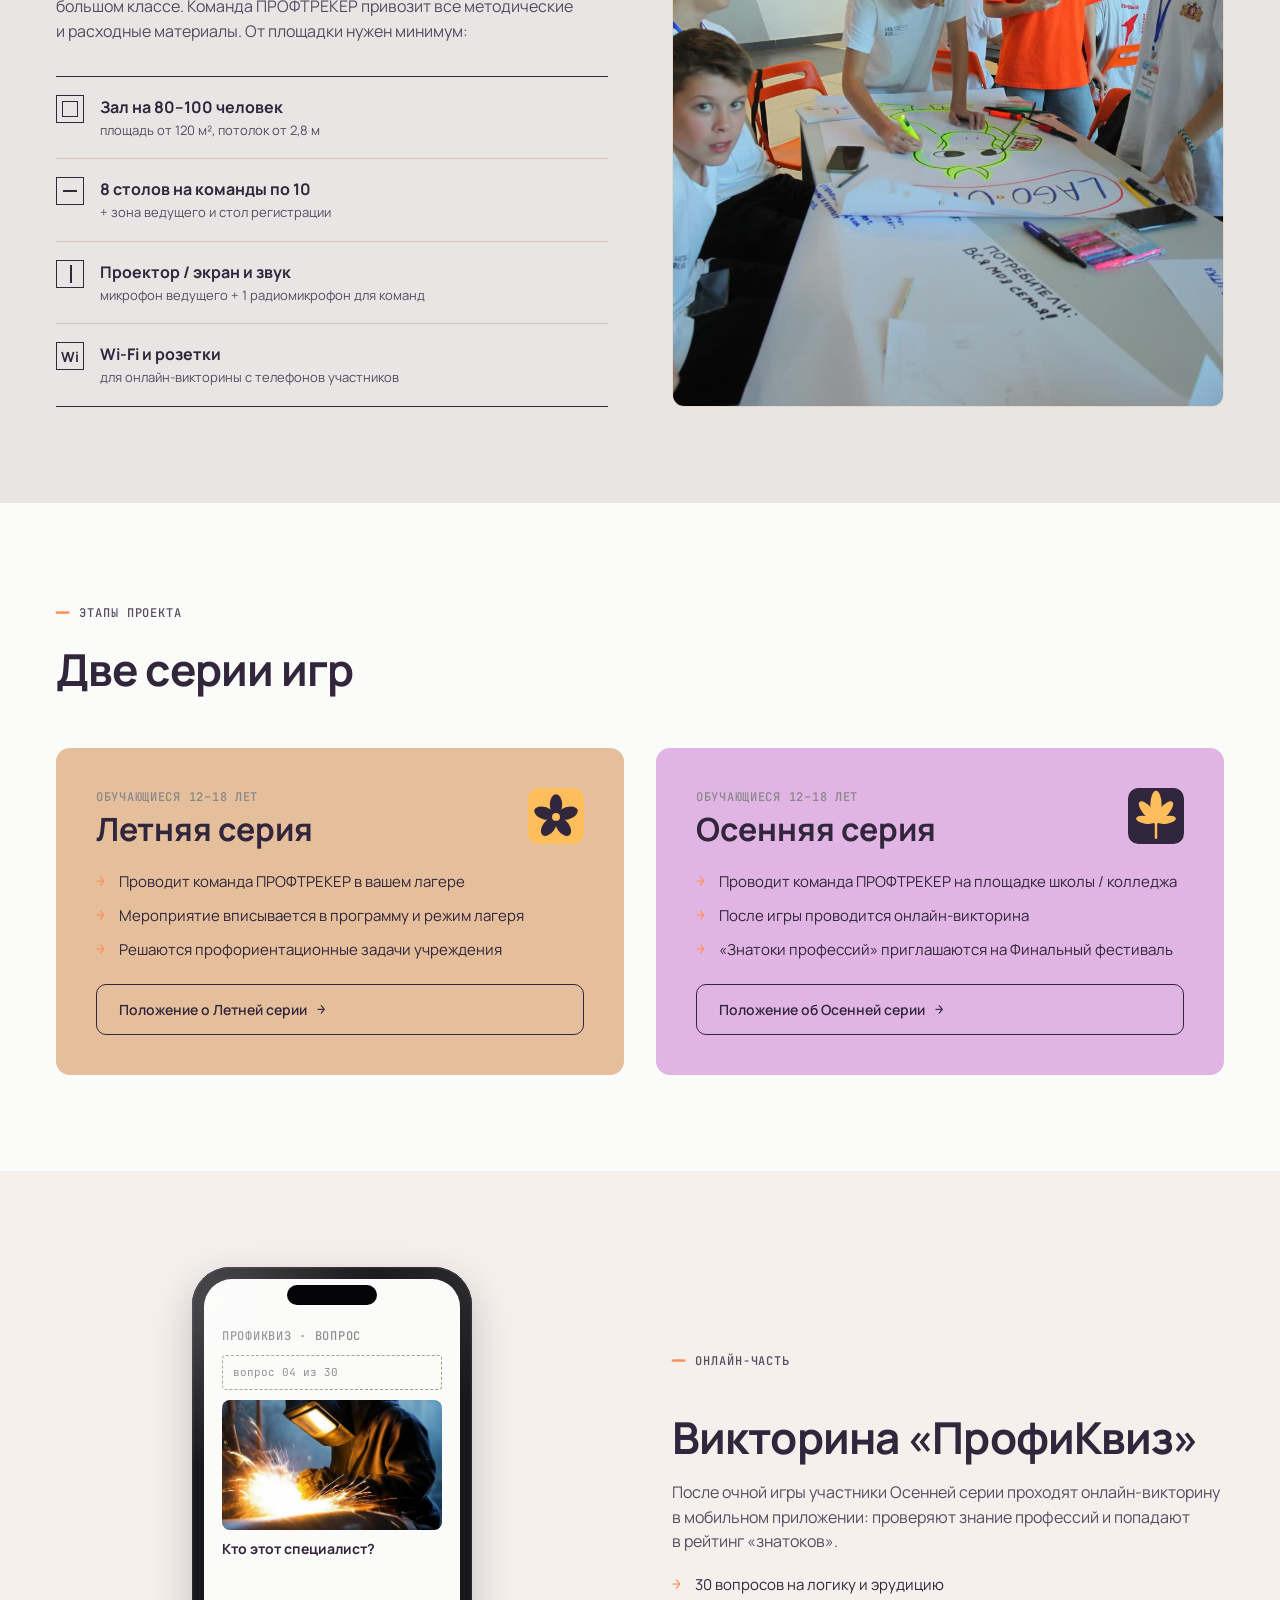
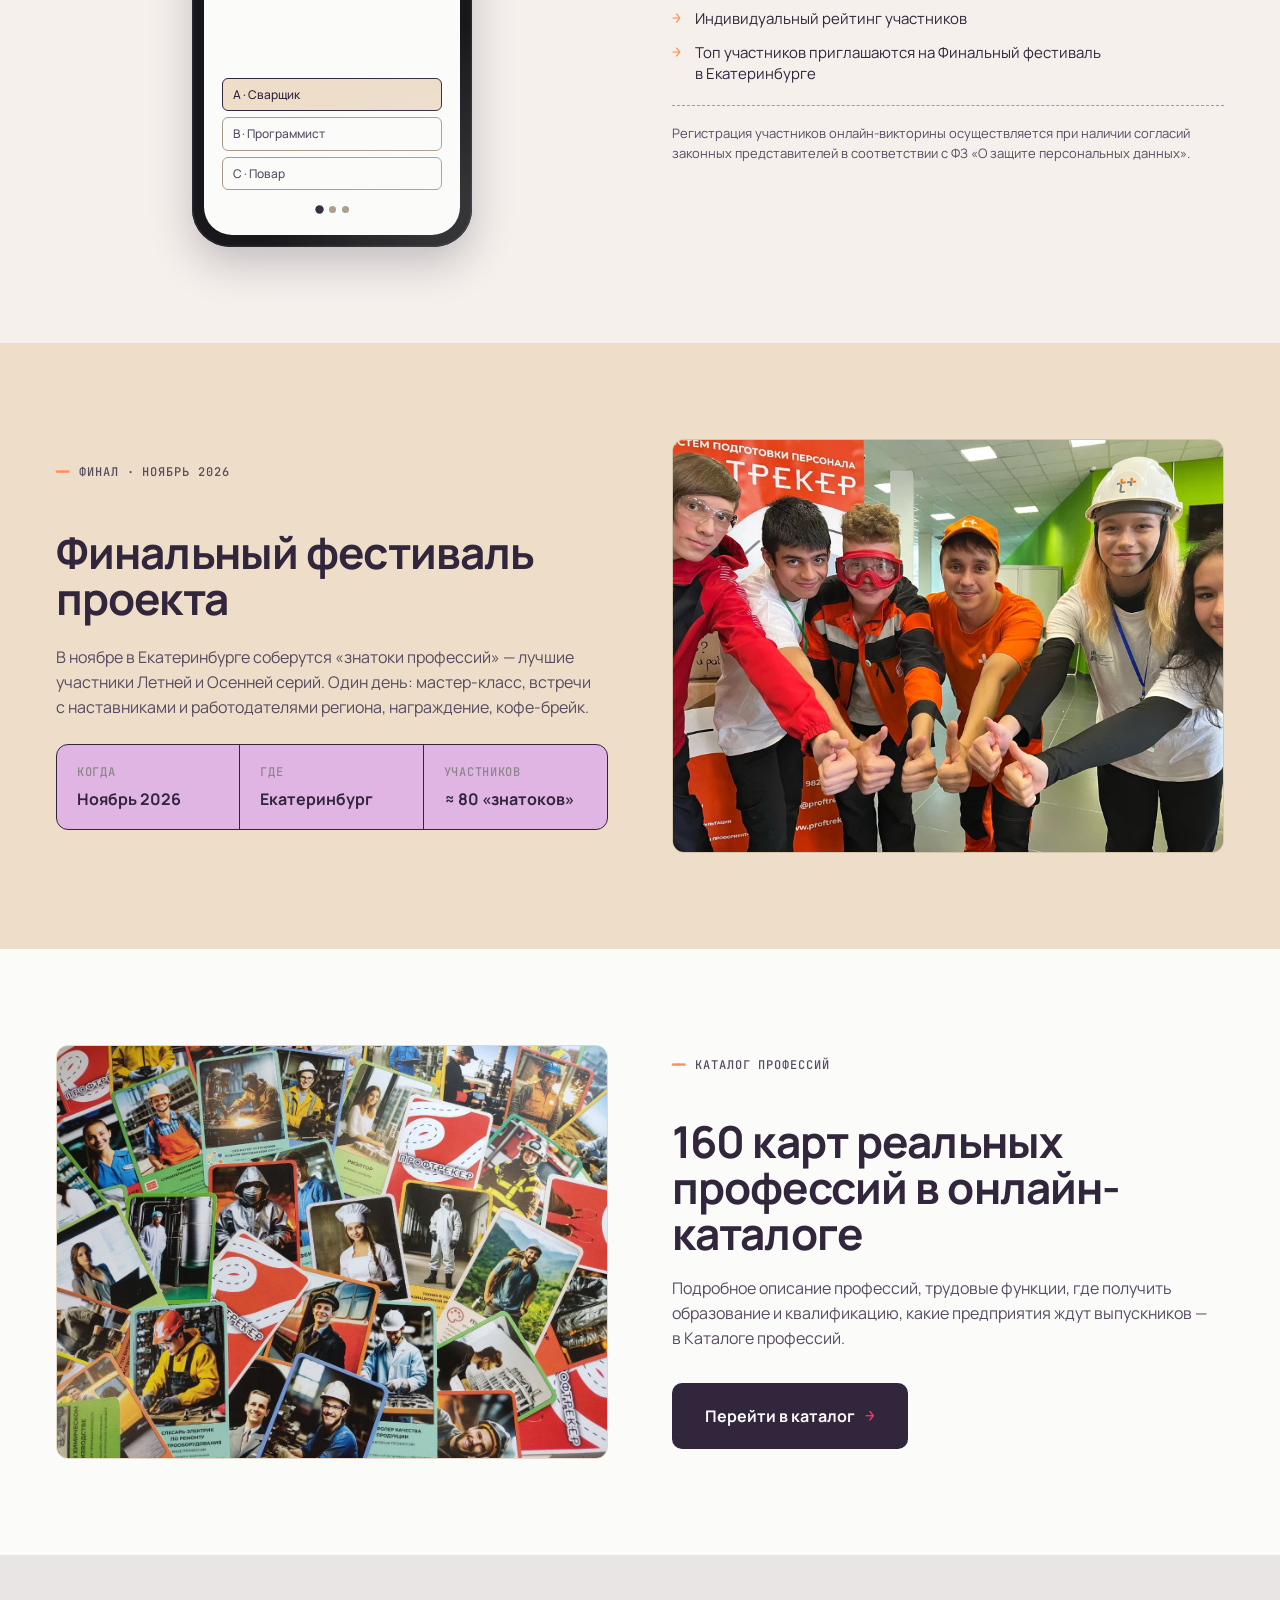
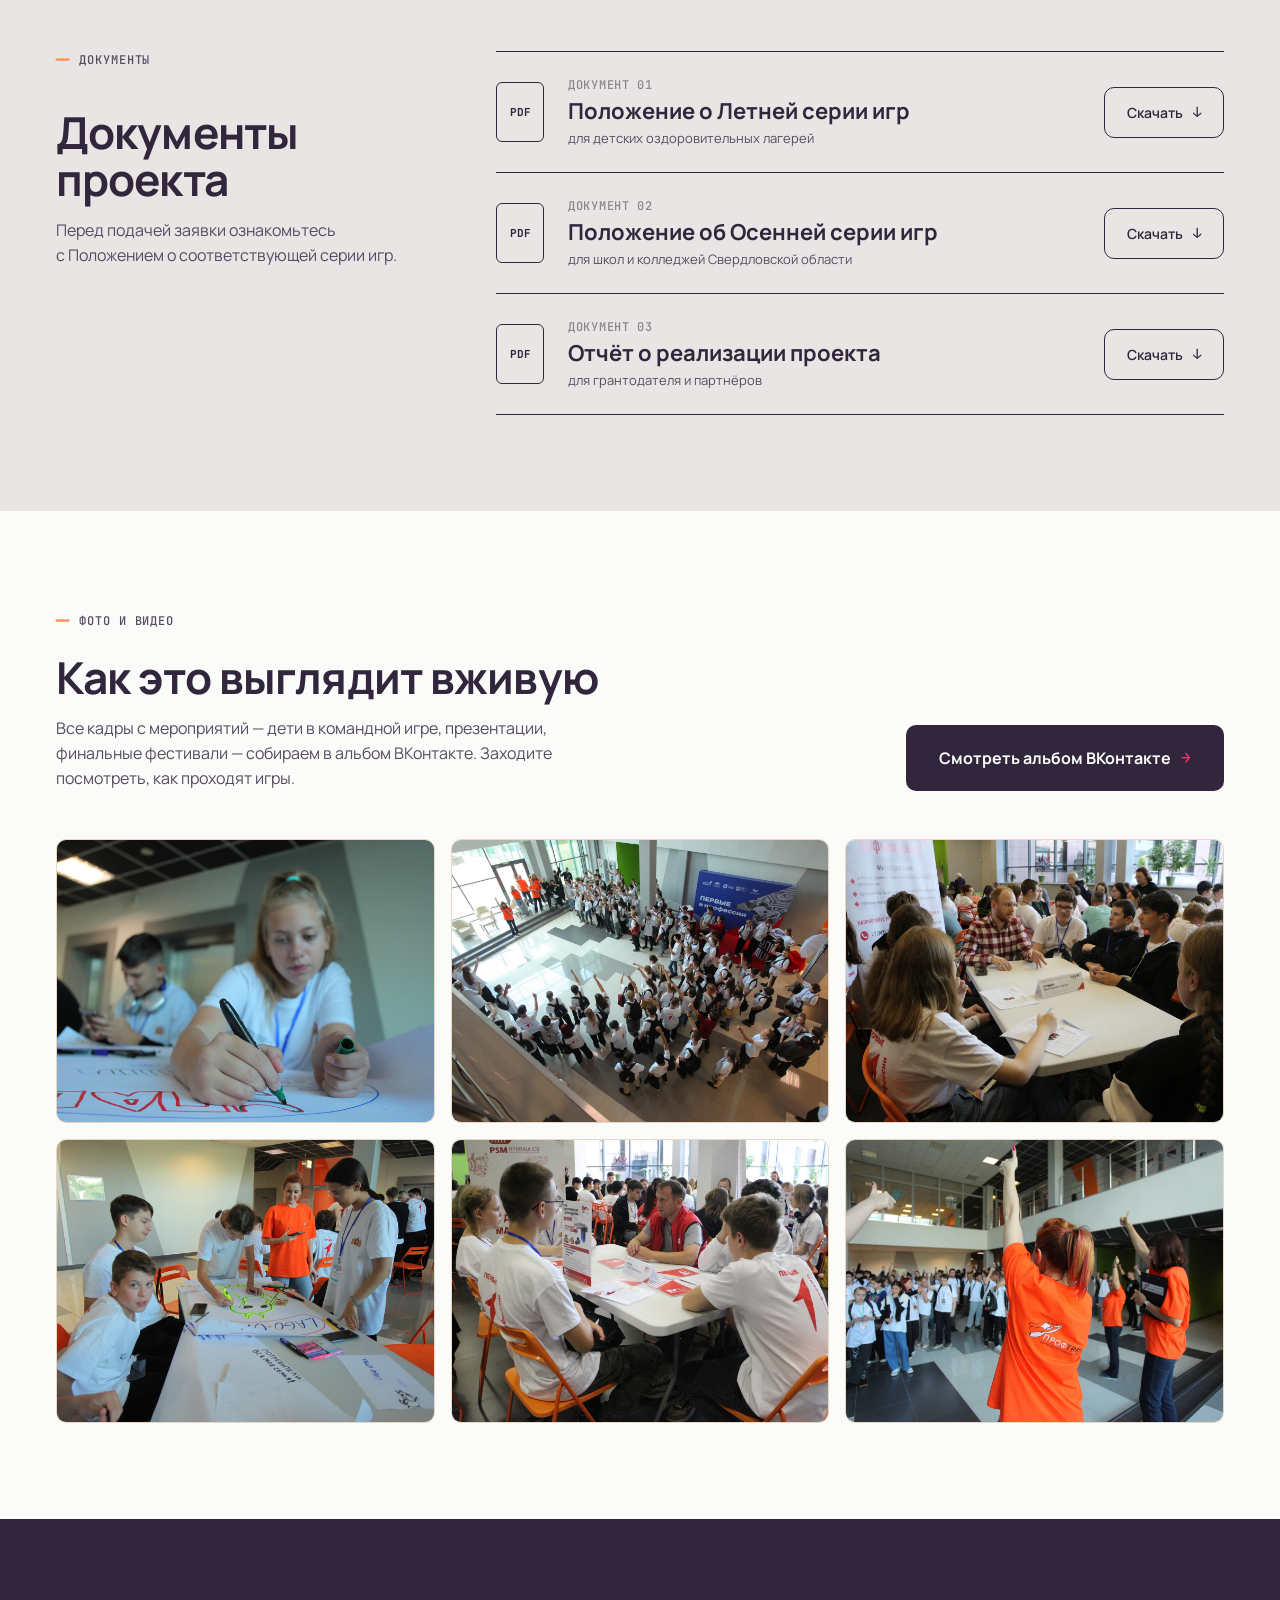
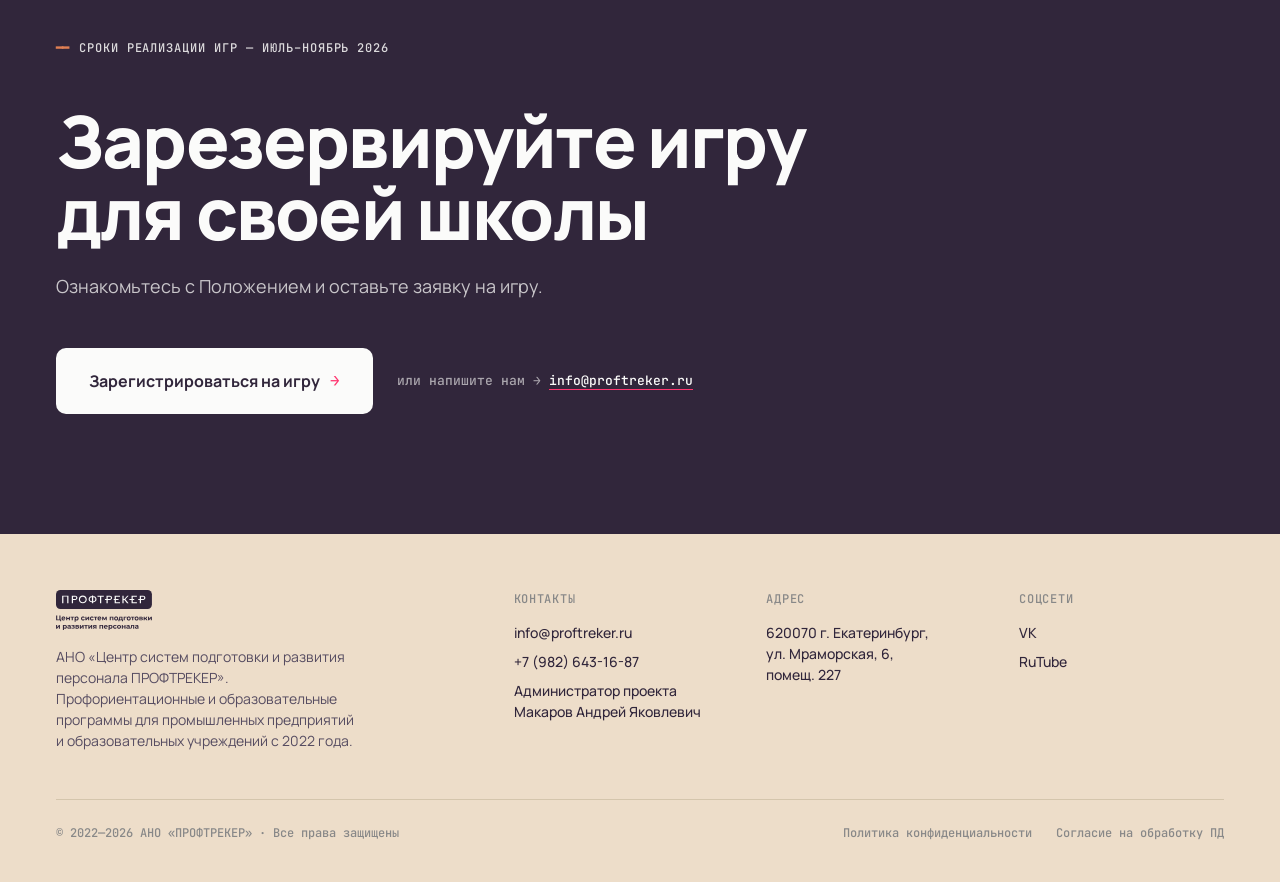
==== commit 25c30d2e: "Шапка: лого Профтрекер заменён на текстовый бренд «ПрофиКвиз-2026» При встраивании в Тильду главная " ====
--- a/index.html
+++ b/index.html
@@ -36,9 +36,7 @@
     <header class="pq-header">
       <div class="pq-header__inner">
         <div class="pq-header__brand">
-          <a href="#top" class="pq-header__logo-link" aria-label="ПРОФТРЕКЕР">
-            <img src="images/Logo_Proftreker_dark.svg" alt="ПРОФТРЕКЕР" class="pq-header__logo">
-          </a>
+          <a href="#top" class="pq-header__brand-link">ПрофиКвиз-2026</a>
         </div>
         <button class="pq-header__burger" type="button"
                 aria-label="Открыть меню" aria-expanded="false" aria-controls="pq-main-nav">
@@ -603,7 +601,7 @@
 
         <ul class="pq-doc-list">
           <li>
-            <a href="#" class="pq-doc">
+            <a href="documents/polozhenie-letnyaya.pdf" target="_blank" rel="noopener" class="pq-doc">
               <div class="pq-doc__icon">PDF</div>
               <div class="pq-doc__body">
                 <div class="pq-mono-label">Документ 01</div>
@@ -617,7 +615,7 @@
             </a>
           </li>
           <li>
-            <a href="#" class="pq-doc">
+            <a href="documents/polozhenie-osennyaya.pdf" target="_blank" rel="noopener" class="pq-doc">
               <div class="pq-doc__icon">PDF</div>
               <div class="pq-doc__body">
                 <div class="pq-mono-label">Документ 02</div>
--- a/css/style.css
+++ b/css/style.css
@@ -352,9 +352,19 @@
   justify-content: space-between;
   gap: 32px;
 }
-.pq-header__brand { display: flex; align-items: center; gap: 14px; }
-.pq-header__logo-link { display: inline-flex; align-items: center; }
-.pq-header__logo { height: 48px; width: auto; }
+.pq-header__brand { display: flex; align-items: center; }
+.pq-header__brand-link {
+  font-family: var(--pq-font-main);
+  font-weight: 800;
+  font-size: 22px;
+  letter-spacing: -0.02em;
+  line-height: 1;
+  color: var(--pq-text-main);
+  text-decoration: none;
+  white-space: nowrap;
+  transition: color 0.15s ease;
+}
+.pq-header__brand-link:hover { color: var(--pq-accent-magenta); }
 .pq-header__nav {
   display: flex;
   align-items: center;
